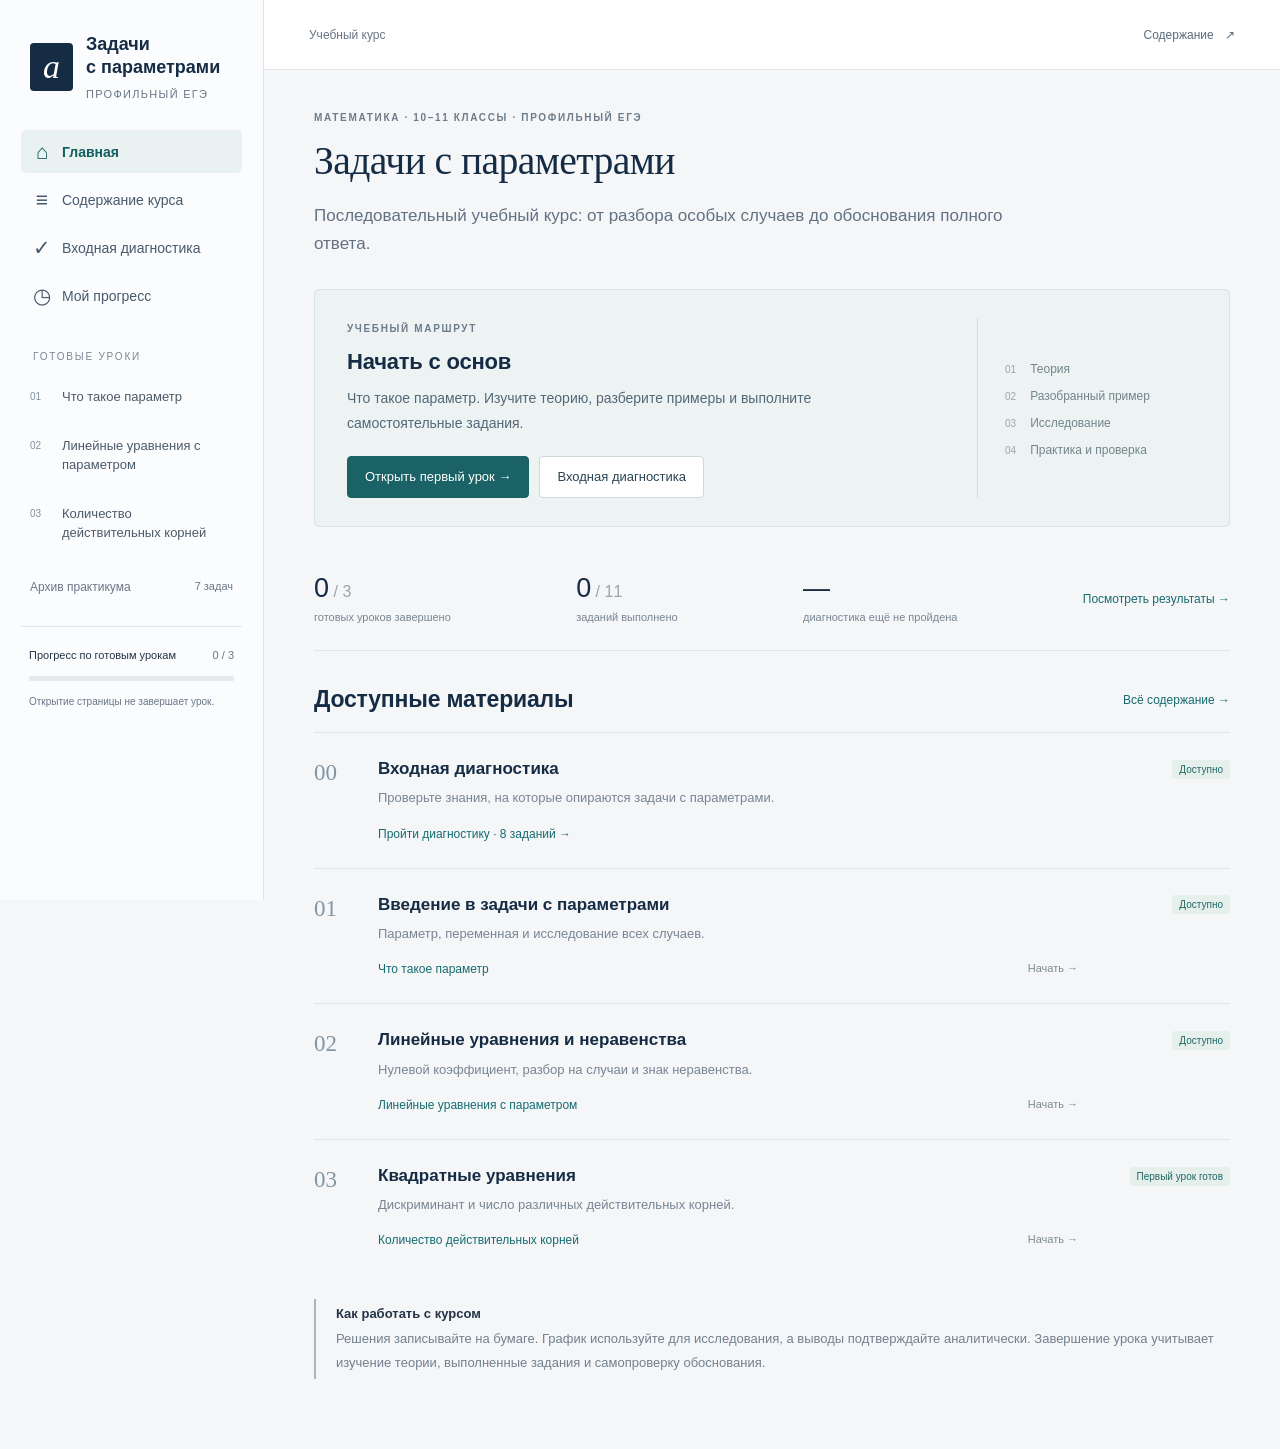
==== index.html @ 6248db81 "Publish built course 0.1.1" ====
<!doctype html>
<html lang="ru">
  <head>
    <meta charset="UTF-8" />
    <meta name="viewport" content="width=device-width, initial-scale=1.0" />
    <meta name="description" content="Учебный курс по задачам с параметрами: теория, интерактивные исследования, самостоятельная практика и диагностика." />
    <title>Задачи с параметрами · Профильный ЕГЭ</title>
    <script type="module" crossorigin src="./assets/index-Bl8eQOKz.js"></script>
    <link rel="modulepreload" crossorigin href="./assets/react-DfSJUp79.js">
    <link rel="modulepreload" crossorigin href="./assets/math-Dc8nsIP1.js">
    <link rel="stylesheet" crossorigin href="./assets/index-C27O7V3D.css">
  </head>
  <body>
    <div id="root"></div>
  </body>
</html>
---- assets/index-C27O7V3D.css ----
@font-face{font-display:block;font-family:KaTeX_AMS;font-style:normal;font-weight:400;src:url(./KaTeX_AMS-Regular-BQhdFMY1.woff2) format("woff2"),url(./KaTeX_AMS-Regular-DMm9YOAa.woff) format("woff"),url(./KaTeX_AMS-Regular-DRggAlZN.ttf) format("truetype")}@font-face{font-display:block;font-family:KaTeX_Caligraphic;font-style:normal;font-weight:700;src:url(./KaTeX_Caligraphic-Bold-Dq_IR9rO.woff2) format("woff2"),url(./KaTeX_Caligraphic-Bold-BEiXGLvX.woff) format("woff"),url(./KaTeX_Caligraphic-Bold-ATXxdsX0.ttf) format("truetype")}@font-face{font-display:block;font-family:KaTeX_Caligraphic;font-style:normal;font-weight:400;src:url(./KaTeX_Caligraphic-Regular-Di6jR-x-.woff2) format("woff2"),url(./KaTeX_Caligraphic-Regular-CTRA-rTL.woff) format("woff"),url(./KaTeX_Caligraphic-Regular-wX97UBjC.ttf) format("truetype")}@font-face{font-display:block;font-family:KaTeX_Fraktur;font-style:normal;font-weight:700;src:url(./KaTeX_Fraktur-Bold-CL6g_b3V.woff2) format("woff2"),url(./KaTeX_Fraktur-Bold-BsDP51OF.woff) format("woff"),url(./KaTeX_Fraktur-Bold-BdnERNNW.ttf) format("truetype")}@font-face{font-display:block;font-family:KaTeX_Fraktur;font-style:normal;font-weight:400;src:url(./KaTeX_Fraktur-Regular-CTYiF6lA.woff2) format("woff2"),url(./KaTeX_Fraktur-Regular-Dxdc4cR9.woff) format("woff"),url(./KaTeX_Fraktur-Regular-CB_wures.ttf) format("truetype")}@font-face{font-display:block;font-family:KaTeX_Main;font-style:normal;font-weight:700;src:url(./KaTeX_Main-Bold-Cx986IdX.woff2) format("woff2"),url(./KaTeX_Main-Bold-Jm3AIy58.woff) format("woff"),url(./KaTeX_Main-Bold-waoOVXN0.ttf) format("truetype")}@font-face{font-display:block;font-family:KaTeX_Main;font-style:italic;font-weight:700;src:url(./KaTeX_Main-BoldItalic-DxDJ3AOS.woff2) format("woff2"),url(./KaTeX_Main-BoldItalic-SpSLRI95.woff) format("woff"),url(./KaTeX_Main-BoldItalic-DzxPMmG6.ttf) format("truetype")}@font-face{font-display:block;font-family:KaTeX_Main;font-style:italic;font-weight:400;src:url(./KaTeX_Main-Italic-NWA7e6Wa.woff2) format("woff2"),url(./KaTeX_Main-Italic-BMLOBm91.woff) format("woff"),url(./KaTeX_Main-Italic-3WenGoN9.ttf) format("truetype")}@font-face{font-display:block;font-family:KaTeX_Main;font-style:normal;font-weight:400;src:url(./KaTeX_Main-Regular-B22Nviop.woff2) format("woff2"),url(./KaTeX_Main-Regular-Dr94JaBh.woff) format("woff"),url(./KaTeX_Main-Regular-ypZvNtVU.ttf) format("truetype")}@font-face{font-display:block;font-family:KaTeX_Math;font-style:italic;font-weight:700;src:url(./KaTeX_Math-BoldItalic-CZnvNsCZ.woff2) format("woff2"),url(./KaTeX_Math-BoldItalic-iY-2wyZ7.woff) format("woff"),url(./KaTeX_Math-BoldItalic-B3XSjfu4.ttf) format("truetype")}@font-face{font-display:block;font-family:KaTeX_Math;font-style:italic;font-weight:400;src:url(./KaTeX_Math-Italic-t53AETM-.woff2) format("woff2"),url(./KaTeX_Math-Italic-DA0__PXp.woff) format("woff"),url(./KaTeX_Math-Italic-flOr_0UB.ttf) format("truetype")}@font-face{font-display:block;font-family:KaTeX_SansSerif;font-style:normal;font-weight:700;src:url(./KaTeX_SansSerif-Bold-D1sUS0GD.woff2) format("woff2"),url(./KaTeX_SansSerif-Bold-DbIhKOiC.woff) format("woff"),url(./KaTeX_SansSerif-Bold-CFMepnvq.ttf) format("truetype")}@font-face{font-display:block;font-family:KaTeX_SansSerif;font-style:italic;font-weight:400;src:url(./KaTeX_SansSerif-Italic-C3H0VqGB.woff2) format("woff2"),url(./KaTeX_SansSerif-Italic-DN2j7dab.woff) format("woff"),url(./KaTeX_SansSerif-Italic-YYjJ1zSn.ttf) format("truetype")}@font-face{font-display:block;font-family:KaTeX_SansSerif;font-style:normal;font-weight:400;src:url(./KaTeX_SansSerif-Regular-DDBCnlJ7.woff2) format("woff2"),url(./KaTeX_SansSerif-Regular-CS6fqUqJ.woff) format("woff"),url(./KaTeX_SansSerif-Regular-BNo7hRIc.ttf) format("truetype")}@font-face{font-display:block;font-family:KaTeX_Script;font-style:normal;font-weight:400;src:url(./KaTeX_Script-Regular-D3wIWfF6.woff2) format("woff2"),url(./KaTeX_Script-Regular-D5yQViql.woff) format("woff"),url(./KaTeX_Script-Regular-C5JkGWo-.ttf) format("truetype")}@font-face{font-display:block;font-family:KaTeX_Size1;font-style:normal;font-weight:400;src:url(./KaTeX_Size1-Regular-mCD8mA8B.woff2) format("woff2"),url(./KaTeX_Size1-Regular-C195tn64.woff) format("woff"),url(./KaTeX_Size1-Regular-Dbsnue_I.ttf) format("truetype")}@font-face{font-display:block;font-family:KaTeX_Size2;font-style:normal;font-weight:400;src:url(./KaTeX_Size2-Regular-Dy4dx90m.woff2) format("woff2"),url(./KaTeX_Size2-Regular-oD1tc_U0.woff) format("woff"),url(./KaTeX_Size2-Regular-B7gKUWhC.ttf) format("truetype")}@font-face{font-display:block;font-family:KaTeX_Size3;font-style:normal;font-weight:400;src:url([data-uri]) format("woff2"),url(./KaTeX_Size3-Regular-CTq5MqoE.woff) format("woff"),url(./KaTeX_Size3-Regular-DgpXs0kz.ttf) format("truetype")}@font-face{font-display:block;font-family:KaTeX_Size4;font-style:normal;font-weight:400;src:url(./KaTeX_Size4-Regular-Dl5lxZxV.woff2) format("woff2"),url(./KaTeX_Size4-Regular-BF-4gkZK.woff) format("woff"),url(./KaTeX_Size4-Regular-DWFBv043.ttf) format("truetype")}@font-face{font-display:block;font-family:KaTeX_Typewriter;font-style:normal;font-weight:400;src:url(./KaTeX_Typewriter-Regular-CO6r4hn1.woff2) format("woff2"),url(./KaTeX_Typewriter-Regular-C0xS9mPB.woff) format("woff"),url(./KaTeX_Typewriter-Regular-D3Ib7_Hf.ttf) format("truetype")}.katex{font: 1.21em KaTeX_Main,Times New Roman,serif;line-height:1.2;position:relative;text-indent:0;text-rendering:auto}.katex *{-ms-high-contrast-adjust:none!important;border-color:currentColor}.katex .katex-version:after{content:"0.16.47"}.katex .katex-mathml{border:0;-webkit-clip-path:inset(50%);clip-path:inset(50%);height:1px;overflow:hidden;padding:0;position:absolute;width:1px}.katex .katex-html>.newline{display:block}.katex .base{position:relative;white-space:nowrap;width:-webkit-min-content;width:-moz-min-content;width:min-content}.katex .base,.katex .strut{display:inline-block}.katex .textbf{font-weight:700}.katex .textit{font-style:italic}.katex .textrm{font-family:KaTeX_Main}.katex .textsf{font-family:KaTeX_SansSerif}.katex .texttt{font-family:KaTeX_Typewriter}.katex .mathnormal{font-family:KaTeX_Math;font-style:italic}.katex .mathit{font-family:KaTeX_Main;font-style:italic}.katex .mathrm{font-style:normal}.katex .mathbf{font-family:KaTeX_Main;font-weight:700}.katex .boldsymbol{font-family:KaTeX_Math;font-style:italic;font-weight:700}.katex .amsrm,.katex .mathbb,.katex .textbb{font-family:KaTeX_AMS}.katex .mathcal{font-family:KaTeX_Caligraphic}.katex .mathfrak,.katex .textfrak{font-family:KaTeX_Fraktur}.katex .mathboldfrak,.katex .textboldfrak{font-family:KaTeX_Fraktur;font-weight:700}.katex .mathtt{font-family:KaTeX_Typewriter}.katex .mathscr,.katex .textscr{font-family:KaTeX_Script}.katex .mathsf,.katex .textsf{font-family:KaTeX_SansSerif}.katex .mathboldsf,.katex .textboldsf{font-family:KaTeX_SansSerif;font-weight:700}.katex .mathitsf,.katex .mathsfit,.katex .textitsf{font-family:KaTeX_SansSerif;font-style:italic}.katex .mainrm{font-family:KaTeX_Main;font-style:normal}.katex .vlist-t{border-collapse:collapse;display:inline-table;table-layout:fixed}.katex .vlist-r{display:table-row}.katex .vlist{display:table-cell;position:relative;vertical-align:bottom}.katex .vlist>span{display:block;height:0;position:relative}.katex .vlist>span>span{display:inline-block}.katex .vlist>span>.pstrut{overflow:hidden;width:0}.katex .vlist-t2{margin-right:-2px}.katex .vlist-s{display:table-cell;font-size:1px;min-width:2px;vertical-align:bottom;width:2px}.katex .vbox{align-items:baseline;display:inline-flex;flex-direction:column}.katex .hbox{width:100%}.katex .hbox,.katex .thinbox{display:inline-flex;flex-direction:row}.katex .thinbox{max-width:0;width:0}.katex .msupsub{text-align:left}.katex .mfrac>span>span{text-align:center}.katex .mfrac .frac-line{border-bottom-style:solid;display:inline-block;width:100%}.katex .hdashline,.katex .hline,.katex .mfrac .frac-line,.katex .overline .overline-line,.katex .rule,.katex .underline .underline-line{min-height:1px}.katex .mspace{display:inline-block}.katex .smash{display:inline;line-height:0}.katex .clap,.katex .llap,.katex .rlap{position:relative;width:0}.katex .clap>.inner,.katex .llap>.inner,.katex .rlap>.inner{position:absolute}.katex .clap>.fix,.katex .llap>.fix,.katex .rlap>.fix{display:inline-block}.katex .llap>.inner{right:0}.katex .clap>.inner,.katex .rlap>.inner{left:0}.katex .clap>.inner>span{margin-left:-50%;margin-right:50%}.katex .rule{border:0 solid;display:inline-block;position:relative}.katex .hline,.katex .overline .overline-line,.katex .underline .underline-line{border-bottom-style:solid;display:inline-block;width:100%}.katex .hdashline{border-bottom-style:dashed;display:inline-block;width:100%}.katex .sqrt>.root{margin-left:.2777777778em;margin-right:-.5555555556em}.katex .fontsize-ensurer.reset-size1.size1,.katex .sizing.reset-size1.size1{font-size:1em}.katex .fontsize-ensurer.reset-size1.size2,.katex .sizing.reset-size1.size2{font-size:1.2em}.katex .fontsize-ensurer.reset-size1.size3,.katex .sizing.reset-size1.size3{font-size:1.4em}.katex .fontsize-ensurer.reset-size1.size4,.katex .sizing.reset-size1.size4{font-size:1.6em}.katex .fontsize-ensurer.reset-size1.size5,.katex .sizing.reset-size1.size5{font-size:1.8em}.katex .fontsize-ensurer.reset-size1.size6,.katex .sizing.reset-size1.size6{font-size:2em}.katex .fontsize-ensurer.reset-size1.size7,.katex .sizing.reset-size1.size7{font-size:2.4em}.katex .fontsize-ensurer.reset-size1.size8,.katex .sizing.reset-size1.size8{font-size:2.88em}.katex .fontsize-ensurer.reset-size1.size9,.katex .sizing.reset-size1.size9{font-size:3.456em}.katex .fontsize-ensurer.reset-size1.size10,.katex .sizing.reset-size1.size10{font-size:4.148em}.katex .fontsize-ensurer.reset-size1.size11,.katex .sizing.reset-size1.size11{font-size:4.976em}.katex .fontsize-ensurer.reset-size2.size1,.katex .sizing.reset-size2.size1{font-size:.8333333333em}.katex .fontsize-ensurer.reset-size2.size2,.katex .sizing.reset-size2.size2{font-size:1em}.katex .fontsize-ensurer.reset-size2.size3,.katex .sizing.reset-size2.size3{font-size:1.1666666667em}.katex .fontsize-ensurer.reset-size2.size4,.katex .sizing.reset-size2.size4{font-size:1.3333333333em}.katex .fontsize-ensurer.reset-size2.size5,.katex .sizing.reset-size2.size5{font-size:1.5em}.katex .fontsize-ensurer.reset-size2.size6,.katex .sizing.reset-size2.size6{font-size:1.6666666667em}.katex .fontsize-ensurer.reset-size2.size7,.katex .sizing.reset-size2.size7{font-size:2em}.katex .fontsize-ensurer.reset-size2.size8,.katex .sizing.reset-size2.size8{font-size:2.4em}.katex .fontsize-ensurer.reset-size2.size9,.katex .sizing.reset-size2.size9{font-size:2.88em}.katex .fontsize-ensurer.reset-size2.size10,.katex .sizing.reset-size2.size10{font-size:3.4566666667em}.katex .fontsize-ensurer.reset-size2.size11,.katex .sizing.reset-size2.size11{font-size:4.1466666667em}.katex .fontsize-ensurer.reset-size3.size1,.katex .sizing.reset-size3.size1{font-size:.7142857143em}.katex .fontsize-ensurer.reset-size3.size2,.katex .sizing.reset-size3.size2{font-size:.8571428571em}.katex .fontsize-ensurer.reset-size3.size3,.katex .sizing.reset-size3.size3{font-size:1em}.katex .fontsize-ensurer.reset-size3.size4,.katex .sizing.reset-size3.size4{font-size:1.1428571429em}.katex .fontsize-ensurer.reset-size3.size5,.katex .sizing.reset-size3.size5{font-size:1.2857142857em}.katex .fontsize-ensurer.reset-size3.size6,.katex .sizing.reset-size3.size6{font-size:1.4285714286em}.katex .fontsize-ensurer.reset-size3.size7,.katex .sizing.reset-size3.size7{font-size:1.7142857143em}.katex .fontsize-ensurer.reset-size3.size8,.katex .sizing.reset-size3.size8{font-size:2.0571428571em}.katex .fontsize-ensurer.reset-size3.size9,.katex .sizing.reset-size3.size9{font-size:2.4685714286em}.katex .fontsize-ensurer.reset-size3.size10,.katex .sizing.reset-size3.size10{font-size:2.9628571429em}.katex .fontsize-ensurer.reset-size3.size11,.katex .sizing.reset-size3.size11{font-size:3.5542857143em}.katex .fontsize-ensurer.reset-size4.size1,.katex .sizing.reset-size4.size1{font-size:.625em}.katex .fontsize-ensurer.reset-size4.size2,.katex .sizing.reset-size4.size2{font-size:.75em}.katex .fontsize-ensurer.reset-size4.size3,.katex .sizing.reset-size4.size3{font-size:.875em}.katex .fontsize-ensurer.reset-size4.size4,.katex .sizing.reset-size4.size4{font-size:1em}.katex .fontsize-ensurer.reset-size4.size5,.katex .sizing.reset-size4.size5{font-size:1.125em}.katex .fontsize-ensurer.reset-size4.size6,.katex .sizing.reset-size4.size6{font-size:1.25em}.katex .fontsize-ensurer.reset-size4.size7,.katex .sizing.reset-size4.size7{font-size:1.5em}.katex .fontsize-ensurer.reset-size4.size8,.katex .sizing.reset-size4.size8{font-size:1.8em}.katex .fontsize-ensurer.reset-size4.size9,.katex .sizing.reset-size4.size9{font-size:2.16em}.katex .fontsize-ensurer.reset-size4.size10,.katex .sizing.reset-size4.size10{font-size:2.5925em}.katex .fontsize-ensurer.reset-size4.size11,.katex .sizing.reset-size4.size11{font-size:3.11em}.katex .fontsize-ensurer.reset-size5.size1,.katex .sizing.reset-size5.size1{font-size:.5555555556em}.katex .fontsize-ensurer.reset-size5.size2,.katex .sizing.reset-size5.size2{font-size:.6666666667em}.katex .fontsize-ensurer.reset-size5.size3,.katex .sizing.reset-size5.size3{font-size:.7777777778em}.katex .fontsize-ensurer.reset-size5.size4,.katex .sizing.reset-size5.size4{font-size:.8888888889em}.katex .fontsize-ensurer.reset-size5.size5,.katex .sizing.reset-size5.size5{font-size:1em}.katex .fontsize-ensurer.reset-size5.size6,.katex .sizing.reset-size5.size6{font-size:1.1111111111em}.katex .fontsize-ensurer.reset-size5.size7,.katex .sizing.reset-size5.size7{font-size:1.3333333333em}.katex .fontsize-ensurer.reset-size5.size8,.katex .sizing.reset-size5.size8{font-size:1.6em}.katex .fontsize-ensurer.reset-size5.size9,.katex .sizing.reset-size5.size9{font-size:1.92em}.katex .fontsize-ensurer.reset-size5.size10,.katex .sizing.reset-size5.size10{font-size:2.3044444444em}.katex .fontsize-ensurer.reset-size5.size11,.katex .sizing.reset-size5.size11{font-size:2.7644444444em}.katex .fontsize-ensurer.reset-size6.size1,.katex .sizing.reset-size6.size1{font-size:.5em}.katex .fontsize-ensurer.reset-size6.size2,.katex .sizing.reset-size6.size2{font-size:.6em}.katex .fontsize-ensurer.reset-size6.size3,.katex .sizing.reset-size6.size3{font-size:.7em}.katex .fontsize-ensurer.reset-size6.size4,.katex .sizing.reset-size6.size4{font-size:.8em}.katex .fontsize-ensurer.reset-size6.size5,.katex .sizing.reset-size6.size5{font-size:.9em}.katex .fontsize-ensurer.reset-size6.size6,.katex .sizing.reset-size6.size6{font-size:1em}.katex .fontsize-ensurer.reset-size6.size7,.katex .sizing.reset-size6.size7{font-size:1.2em}.katex .fontsize-ensurer.reset-size6.size8,.katex .sizing.reset-size6.size8{font-size:1.44em}.katex .fontsize-ensurer.reset-size6.size9,.katex .sizing.reset-size6.size9{font-size:1.728em}.katex .fontsize-ensurer.reset-size6.size10,.katex .sizing.reset-size6.size10{font-size:2.074em}.katex .fontsize-ensurer.reset-size6.size11,.katex .sizing.reset-size6.size11{font-size:2.488em}.katex .fontsize-ensurer.reset-size7.size1,.katex .sizing.reset-size7.size1{font-size:.4166666667em}.katex .fontsize-ensurer.reset-size7.size2,.katex .sizing.reset-size7.size2{font-size:.5em}.katex .fontsize-ensurer.reset-size7.size3,.katex .sizing.reset-size7.size3{font-size:.5833333333em}.katex .fontsize-ensurer.reset-size7.size4,.katex .sizing.reset-size7.size4{font-size:.6666666667em}.katex .fontsize-ensurer.reset-size7.size5,.katex .sizing.reset-size7.size5{font-size:.75em}.katex .fontsize-ensurer.reset-size7.size6,.katex .sizing.reset-size7.size6{font-size:.8333333333em}.katex .fontsize-ensurer.reset-size7.size7,.katex .sizing.reset-size7.size7{font-size:1em}.katex .fontsize-ensurer.reset-size7.size8,.katex .sizing.reset-size7.size8{font-size:1.2em}.katex .fontsize-ensurer.reset-size7.size9,.katex .sizing.reset-size7.size9{font-size:1.44em}.katex .fontsize-ensurer.reset-size7.size10,.katex .sizing.reset-size7.size10{font-size:1.7283333333em}.katex .fontsize-ensurer.reset-size7.size11,.katex .sizing.reset-size7.size11{font-size:2.0733333333em}.katex .fontsize-ensurer.reset-size8.size1,.katex .sizing.reset-size8.size1{font-size:.3472222222em}.katex .fontsize-ensurer.reset-size8.size2,.katex .sizing.reset-size8.size2{font-size:.4166666667em}.katex .fontsize-ensurer.reset-size8.size3,.katex .sizing.reset-size8.size3{font-size:.4861111111em}.katex .fontsize-ensurer.reset-size8.size4,.katex .sizing.reset-size8.size4{font-size:.5555555556em}.katex .fontsize-ensurer.reset-size8.size5,.katex .sizing.reset-size8.size5{font-size:.625em}.katex .fontsize-ensurer.reset-size8.size6,.katex .sizing.reset-size8.size6{font-size:.6944444444em}.katex .fontsize-ensurer.reset-size8.size7,.katex .sizing.reset-size8.size7{font-size:.8333333333em}.katex .fontsize-ensurer.reset-size8.size8,.katex .sizing.reset-size8.size8{font-size:1em}.katex .fontsize-ensurer.reset-size8.size9,.katex .sizing.reset-size8.size9{font-size:1.2em}.katex .fontsize-ensurer.reset-size8.size10,.katex .sizing.reset-size8.size10{font-size:1.4402777778em}.katex .fontsize-ensurer.reset-size8.size11,.katex .sizing.reset-size8.size11{font-size:1.7277777778em}.katex .fontsize-ensurer.reset-size9.size1,.katex .sizing.reset-size9.size1{font-size:.2893518519em}.katex .fontsize-ensurer.reset-size9.size2,.katex .sizing.reset-size9.size2{font-size:.3472222222em}.katex .fontsize-ensurer.reset-size9.size3,.katex .sizing.reset-size9.size3{font-size:.4050925926em}.katex .fontsize-ensurer.reset-size9.size4,.katex .sizing.reset-size9.size4{font-size:.462962963em}.katex .fontsize-ensurer.reset-size9.size5,.katex .sizing.reset-size9.size5{font-size:.5208333333em}.katex .fontsize-ensurer.reset-size9.size6,.katex .sizing.reset-size9.size6{font-size:.5787037037em}.katex .fontsize-ensurer.reset-size9.size7,.katex .sizing.reset-size9.size7{font-size:.6944444444em}.katex .fontsize-ensurer.reset-size9.size8,.katex .sizing.reset-size9.size8{font-size:.8333333333em}.katex .fontsize-ensurer.reset-size9.size9,.katex .sizing.reset-size9.size9{font-size:1em}.katex .fontsize-ensurer.reset-size9.size10,.katex .sizing.reset-size9.size10{font-size:1.2002314815em}.katex .fontsize-ensurer.reset-size9.size11,.katex .sizing.reset-size9.size11{font-size:1.4398148148em}.katex .fontsize-ensurer.reset-size10.size1,.katex .sizing.reset-size10.size1{font-size:.2410800386em}.katex .fontsize-ensurer.reset-size10.size2,.katex .sizing.reset-size10.size2{font-size:.2892960463em}.katex .fontsize-ensurer.reset-size10.size3,.katex .sizing.reset-size10.size3{font-size:.337512054em}.katex .fontsize-ensurer.reset-size10.size4,.katex .sizing.reset-size10.size4{font-size:.3857280617em}.katex .fontsize-ensurer.reset-size10.size5,.katex .sizing.reset-size10.size5{font-size:.4339440694em}.katex .fontsize-ensurer.reset-size10.size6,.katex .sizing.reset-size10.size6{font-size:.4821600771em}.katex .fontsize-ensurer.reset-size10.size7,.katex .sizing.reset-size10.size7{font-size:.5785920926em}.katex .fontsize-ensurer.reset-size10.size8,.katex .sizing.reset-size10.size8{font-size:.6943105111em}.katex .fontsize-ensurer.reset-size10.size9,.katex .sizing.reset-size10.size9{font-size:.8331726133em}.katex .fontsize-ensurer.reset-size10.size10,.katex .sizing.reset-size10.size10{font-size:1em}.katex .fontsize-ensurer.reset-size10.size11,.katex .sizing.reset-size10.size11{font-size:1.1996142719em}.katex .fontsize-ensurer.reset-size11.size1,.katex .sizing.reset-size11.size1{font-size:.2009646302em}.katex .fontsize-ensurer.reset-size11.size2,.katex .sizing.reset-size11.size2{font-size:.2411575563em}.katex .fontsize-ensurer.reset-size11.size3,.katex .sizing.reset-size11.size3{font-size:.2813504823em}.katex .fontsize-ensurer.reset-size11.size4,.katex .sizing.reset-size11.size4{font-size:.3215434084em}.katex .fontsize-ensurer.reset-size11.size5,.katex .sizing.reset-size11.size5{font-size:.3617363344em}.katex .fontsize-ensurer.reset-size11.size6,.katex .sizing.reset-size11.size6{font-size:.4019292605em}.katex .fontsize-ensurer.reset-size11.size7,.katex .sizing.reset-size11.size7{font-size:.4823151125em}.katex .fontsize-ensurer.reset-size11.size8,.katex .sizing.reset-size11.size8{font-size:.578778135em}.katex .fontsize-ensurer.reset-size11.size9,.katex .sizing.reset-size11.size9{font-size:.6945337621em}.katex .fontsize-ensurer.reset-size11.size10,.katex .sizing.reset-size11.size10{font-size:.8336012862em}.katex .fontsize-ensurer.reset-size11.size11,.katex .sizing.reset-size11.size11{font-size:1em}.katex .delimsizing.size1{font-family:KaTeX_Size1}.katex .delimsizing.size2{font-family:KaTeX_Size2}.katex .delimsizing.size3{font-family:KaTeX_Size3}.katex .delimsizing.size4{font-family:KaTeX_Size4}.katex .delimsizing.mult .delim-size1>span{font-family:KaTeX_Size1}.katex .delimsizing.mult .delim-size4>span{font-family:KaTeX_Size4}.katex .nulldelimiter{display:inline-block;width:.12em}.katex .delimcenter,.katex .op-symbol{position:relative}.katex .op-symbol.small-op{font-family:KaTeX_Size1}.katex .op-symbol.large-op{font-family:KaTeX_Size2}.katex .accent>.vlist-t,.katex .op-limits>.vlist-t{text-align:center}.katex .accent .accent-body{position:relative}.katex .accent .accent-body:not(.accent-full){width:0}.katex .overlay{display:block}.katex .mtable .vertical-separator{display:inline-block;min-width:1px}.katex .mtable .arraycolsep{display:inline-block}.katex .mtable .col-align-c>.vlist-t{text-align:center}.katex .mtable .col-align-l>.vlist-t{text-align:left}.katex .mtable .col-align-r>.vlist-t{text-align:right}.katex .svg-align{text-align:left}.katex svg{fill:currentColor;stroke:currentColor;display:block;height:inherit;position:absolute;width:100%}.katex svg path{stroke:none}.katex svg{fill-rule:nonzero;fill-opacity:1;stroke-width:1;stroke-linecap:butt;stroke-linejoin:miter;stroke-miterlimit:4;stroke-dasharray:none;stroke-dashoffset:0;stroke-opacity:1}.katex img{border-style:none;max-height:none;max-width:none;min-height:0;min-width:0}.katex .stretchy{display:block;overflow:hidden;position:relative;width:100%}.katex .stretchy:after,.katex .stretchy:before{content:""}.katex .hide-tail{overflow:hidden;position:relative;width:100%}.katex .halfarrow-left{left:0;overflow:hidden;position:absolute;width:50.2%}.katex .halfarrow-right{overflow:hidden;position:absolute;right:0;width:50.2%}.katex .brace-left{left:0;overflow:hidden;position:absolute;width:25.1%}.katex .brace-center{left:25%;overflow:hidden;position:absolute;width:50%}.katex .brace-right{overflow:hidden;position:absolute;right:0;width:25.1%}.katex .x-arrow-pad{padding:0 .5em}.katex .cd-arrow-pad{padding:0 .55556em 0 .27778em}.katex .mover,.katex .munder,.katex .x-arrow{text-align:center}.katex .boxpad{padding:0 .3em}.katex .fbox,.katex .fcolorbox{border:.04em solid;box-sizing:border-box}.katex .cancel-pad{padding:0 .2em}.katex .cancel-lap{margin-left:-.2em;margin-right:-.2em}.katex .sout{border-bottom-style:solid;border-bottom-width:.08em}.katex .angl{border-right:.049em solid;border-top:.049em solid;box-sizing:border-box;margin-right:.03889em}.katex .anglpad{padding:0 .03889em}.katex .eqn-num:before{content:"(" counter(katexEqnNo) ")";counter-increment:katexEqnNo}.katex .mml-eqn-num:before{content:"(" counter(mmlEqnNo) ")";counter-increment:mmlEqnNo}.katex .mtr-glue{width:50%}.katex .cd-vert-arrow{display:inline-block;position:relative}.katex .cd-label-left{display:inline-block;position:absolute;right:calc(50% + .3em);text-align:left}.katex .cd-label-right{display:inline-block;left:calc(50% + .3em);position:absolute;text-align:right}.katex-display{display:block;margin:1em 0;text-align:center}.katex-display>.katex{display:block;text-align:center;white-space:nowrap}.katex-display>.katex>.katex-html{display:block;position:relative}.katex-display>.katex>.katex-html>.tag{position:absolute;right:0}.katex-display.leqno>.katex>.katex-html>.tag{left:0;right:auto}.katex-display.fleqn>.katex{padding-left:2em;text-align:left}body{counter-reset:katexEqnNo mmlEqnNo}@font-face{font-family:"Course Math";src:local("Cambria")}:root{font-family:Segoe UI,Arial,sans-serif;color:#243447;background:#f5f6f8;font-synthesis:none;--ink: #152c44;--muted: #697687;--accent: #166b70;--line: #dfe5eb}*{box-sizing:border-box}body{margin:0}a{color:var(--accent);text-underline-offset:4px}button,input,select{font:inherit}button,a,input,select,summary{-webkit-tap-highlight-color:transparent}button{cursor:pointer}button:disabled{cursor:default;opacity:.45}:focus-visible{outline:3px solid #259caa;outline-offset:3px}h1[tabindex="-1"]:focus{outline:none}p{line-height:1.78;margin:14px 0}h1,h2,h3,h4{color:var(--ink);line-height:1.3}h1{font-family:Georgia,Times New Roman,serif;font-size:clamp(30px,3.1vw,43px);font-weight:500;margin:13px 0 14px;letter-spacing:-.6px}h2{font-size:23px;font-weight:600;margin:28px 0 16px;letter-spacing:-.2px}h3{font-size:19px;font-weight:600;margin:18px 0 12px}h4{font-size:17px;margin:8px 0}small{color:var(--muted)}ul,ol{line-height:1.85;padding-left:25px}li{margin:8px 0}.app-shell{min-height:100vh;display:grid;grid-template-columns:264px minmax(0,1fr)}.sidebar{position:sticky;top:0;height:100vh;overflow-y:auto;background:#fbfcfd;padding:31px 21px 24px;border-right:1px solid var(--line);z-index:30}.brand{display:flex;gap:13px;align-items:center;text-decoration:none;color:var(--ink);font-size:18px;line-height:1.28;font-weight:600;padding:2px 9px 29px}.brand-mark{background:var(--ink);color:#fff;font-family:Georgia,serif;font-style:italic;font-size:34px;width:43px;height:48px;border-radius:4px;display:grid;place-items:center;font-weight:400}.brand small{display:block;font-size:11px;text-transform:uppercase;letter-spacing:1.3px;font-weight:500;margin-top:8px}.main-navigation,.lesson-sidebar{display:grid;gap:5px}.main-navigation a{display:flex;gap:11px;align-items:center;border-radius:5px;text-decoration:none;color:#47596c;padding:11px 12px;font-size:14px}.main-navigation a:hover,.lesson-sidebar a:hover{background:#eff3f5}.main-navigation a[aria-current],.lesson-sidebar a[aria-current]{background:#e9f2f1;color:#125e62;font-weight:600}.nav-symbol{width:18px;font-size:21px;line-height:1;text-align:center;font-weight:400}.sidebar-label{color:#7a8793;font-size:10px;text-transform:uppercase;letter-spacing:1.8px;margin:34px 12px 13px}.lesson-sidebar a{display:flex;gap:10px;align-items:flex-start;text-decoration:none;color:#4c5a69;font-size:13px;padding:12px 9px;border-radius:5px;line-height:1.5}.lesson-index{font-size:10px;width:22px;flex-shrink:0;color:#82909c;padding-top:2px}.lesson-index.done{color:#15716b;font-size:15px}.archive-link{display:flex;justify-content:space-between;text-decoration:none;color:#697787;font-size:12px;margin:25px 9px 30px}.archive-link span{font-size:11px}.sidebar-progress{border-top:1px solid var(--line);padding:20px 8px 0;margin-top:32px}.sidebar-progress>div{display:flex;align-items:flex-start;gap:14px;justify-content:space-between;font-size:11px;line-height:1.5}.sidebar-progress strong{font-weight:500}.sidebar-progress span{white-space:nowrap;color:var(--muted)}progress{width:100%;height:5px;border:0;border-radius:2px;-webkit-appearance:none;-moz-appearance:none;appearance:none;display:block;margin:13px 0;background:#e6e9ed}progress::-webkit-progress-bar{background:#e6e9ed;border-radius:2px}progress::-webkit-progress-value{background:#1b7878;border-radius:2px}progress::-moz-progress-bar{background:#1b7878}.sidebar-progress small{font-size:10px;line-height:1.6;display:block}.main-column{min-width:0}.topbar{height:70px;background:#fff;border-bottom:1px solid var(--line);padding:0 45px;display:flex;align-items:center;justify-content:space-between;font-size:12px;color:var(--muted)}.topbar>a{color:#576c7c;text-decoration:none;font-size:12px}.topbar>a span{margin-left:8px}.page{max-width:1135px;margin:0 auto;padding:42px 50px 70px}.eyebrow{text-transform:uppercase;letter-spacing:1.65px;font-size:10px;color:#6d7c8a;font-weight:600}.lead{color:#627183;font-size:17px;line-height:1.7;max-width:740px;margin:0 0 26px}.button{display:inline-flex;gap:8px;justify-content:center;align-items:center;text-decoration:none;border:1px solid #cdd8df;border-radius:4px;background:#fff;color:#294353;padding:11px 17px;font-size:13px;font-weight:500;min-height:42px;line-height:1.4}.button:hover:not(:disabled){background:#edf3f3;border-color:#98b3b6}.button.primary{background:#1a6266;color:#fff;border-color:#1a6266}.button.primary:hover{background:#154f52}.button.subtle{background:transparent;border-color:transparent;color:#5c6c7c}.button.subtle:hover{background:#eaf0f2;border-color:transparent}.actions{display:flex;gap:10px;align-items:center;flex-wrap:wrap;margin:20px 0 0}.learning-start{display:grid;grid-template-columns:minmax(0,1fr) 220px;gap:45px;padding:28px 32px;border:1px solid #d7e2e4;border-radius:5px;background:#edf3f3;margin:30px 0 25px}.learning-start h2{margin:12px 0 9px;font-size:22px}.learning-start p{font-size:14px;color:#536777;margin:0;max-width:580px}.start-index{border-left:1px solid #d2dfe0;padding:13px 0 10px 27px;display:grid;gap:13px;align-content:center;color:#71858b;font-size:12px;counter-reset:start}.start-index span:before{counter-increment:start;content:"0" counter(start);margin-right:14px;font-size:10px;color:#97a7aa}.progress-strip{display:flex;align-items:center;justify-content:space-between;gap:27px;padding:21px 0 25px;border-bottom:1px solid var(--line);margin-bottom:30px}.progress-strip strong{font-size:27px;font-weight:500;color:var(--ink)}.progress-strip strong span{font-size:16px;color:#99a3af}.progress-strip p{margin:5px 0 0;font-size:11px;color:#788594;line-height:1.5}.progress-strip>a{font-size:12px;text-decoration:none}.section-heading{display:flex;align-items:center;justify-content:space-between;gap:20px;margin-top:34px}.section-heading h2{margin:0}.section-heading>a{text-decoration:none;font-size:12px}.module-list{margin-top:17px}.module-row{display:flex;gap:24px;padding:25px 0;border-top:1px solid var(--line)}.module-number{font-family:Georgia,serif;color:#8295a3;font-size:23px;font-weight:400;width:40px;flex-shrink:0;padding-top:2px}.module-copy{flex:1;min-width:0}.module-title-row{display:flex;align-items:center;justify-content:space-between;gap:15px}.module-title-row h3{margin:0;font-size:17px}.module-copy>p{margin:7px 0 10px;color:#788594;font-size:13px;line-height:1.65}.status-badge{font-size:10px;padding:4px 7px;background:#ebf0f3;color:#71808a;border-radius:3px;white-space:nowrap;font-weight:500}.status-badge.ready{color:#236763;background:#e5efec}.status-badge.archive{background:#f1ece2;color:#8e7753}.module-link{font-size:12px;display:flex;justify-content:space-between;gap:12px;max-width:700px;text-decoration:none;padding:6px 0 0;line-height:1.5}.module-link:hover{text-decoration:underline}.module-link span{color:#7e8c91;white-space:nowrap;font-size:11px}.module-row.planned h3{color:#697a8b}.module-topics{margin:14px 0 0;font-size:12px;color:#7a8895}.module-topics p{font-size:12px;margin:7px 0 0}summary{cursor:pointer;line-height:1.6}.reading-note{margin-top:25px;border-left:2px solid #a7b6c1;padding:5px 0 5px 20px}.reading-note strong{font-size:13px}.reading-note p{font-size:13px;color:#71818f;margin:5px 0 0}.course-intro{max-width:830px;font-size:14px;color:#637483;margin-bottom:30px}.lesson-meta{display:flex;flex-wrap:wrap;gap:22px;margin-bottom:21px;font-size:11px;color:#7c8794}.completed-label{color:#176d61}.lesson-goals{font-size:12px;color:#6d7e8a;border-top:1px solid var(--line);padding:13px 0 14px}.lesson-goals p,.lesson-goals ul{margin:10px 0}.lesson-tabs{display:flex;gap:0;border-bottom:1px solid #d9e1e5;margin:13px 0 30px;overflow-x:auto}.lesson-tabs a{display:flex;align-items:center;gap:8px;text-decoration:none;white-space:nowrap;font-size:12px;padding:15px 12px;color:#6b7e8b;border-bottom:2px solid transparent}.lesson-tabs a:first-child{padding-left:0}.lesson-tabs a[aria-current]{color:#175e65;border-color:#1c777b;font-weight:600}.lesson-tabs a span{font-size:10px}.lesson-content{font-size:15px}.lesson-content>section>h2:first-child{margin-top:0}.lesson-content>section{min-width:0}.formula-wrap{margin:24px 0}.display-formula{display:block;overflow-x:auto;padding:8px 0;max-width:100%}.katex-display{margin:.5em 0!important}.katex{font-size:1.13em}.math-note{background:#edf2f5;border-left:3px solid #557d91;padding:17px 21px;margin:25px 0}.math-note strong{font-size:13px;color:#2f5267}.math-note p{margin:6px 0 0;font-size:14px}.math-note .button{margin-top:13px}.table-scroll{overflow-x:auto;margin:20px 0}table{width:100%;border-collapse:collapse;background:#fff;font-size:13px;text-align:left}th{color:#627584;font-size:11px;font-weight:600;background:#f0f3f5}th,td{padding:14px 17px;border-bottom:1px solid var(--line);line-height:1.6;vertical-align:top}.study-check{display:flex;align-items:flex-start;gap:11px;padding:19px 20px;background:#eaf2ef;color:#356659;margin-top:29px;font-size:13px;line-height:1.65;cursor:pointer}input[type=checkbox],input[type=radio]{accent-color:#1a6b6c;width:17px;height:17px;flex-shrink:0;margin-top:2px}.worked-example{padding:23px 0 27px;border-bottom:1px solid var(--line)}.worked-example:first-of-type{padding-top:5px}.worked-example h3{margin:10px 0 12px;font-size:21px}.lesson-navigation{display:flex;justify-content:flex-end;gap:14px;padding:29px 0 0;margin-top:35px;border-top:1px solid var(--line)}.input-help{font-size:12px;background:#eef2f4;padding:13px 18px;color:#58717f;margin:20px 0 28px}code{font-family:Consolas,monospace;font-size:.94em;color:#345a69;background:#e9eef0;padding:2px 4px}.input-help p{font-size:12px;margin-bottom:0}.exercise{padding:26px 0 30px;border-top:1px solid var(--line)}.exercise-heading{display:flex;align-items:center;gap:20px;justify-content:space-between}.exercise-heading h3,.exercise-heading h2{display:flex;align-items:center;gap:13px;margin:0;font-size:17px}.exercise-number{color:#567a83;font-size:12px;background:#e6edf0;width:28px;height:28px;display:grid;place-items:center;border-radius:50%;flex-shrink:0}.level{font-size:10px;color:#86949f;white-space:nowrap}.answer-field{display:grid;gap:7px;width:100%;max-width:415px;margin:16px 0 0}.answer-field>label{font-size:11px;color:#607989}input:not([type=radio]):not([type=checkbox]):not([type=range]),select{min-width:0;border:1px solid #bccbd3;background:#fff;color:#30495a;padding:10px 12px;border-radius:4px;min-height:42px}input::placeholder{color:#98a5ad;font-size:13px}.choices{border:0;margin:18px 0 0;padding:0;display:grid;gap:12px}.choices>label{display:flex;gap:10px;align-items:center;font-size:14px;cursor:pointer}.feedback{border-left:3px solid #b3a065;padding:15px 18px;margin:20px 0 5px;background:#f6f0e4;font-size:13px}.feedback.correct{border-color:#41887a;background:#e8f1eb;color:#306657}.feedback.incorrect{border-color:#b27057;background:#f6ece6;color:#86533e}.feedback.invalid{color:#776344}.feedback p{margin:5px 0 0;font-size:13px}.hint{background:#eef3f5;padding:15px 18px;font-size:13px}.solution{background:#f0f4f5;padding:21px;margin-top:24px;font-size:14px}.exercise-record{display:flex;flex-wrap:wrap;gap:17px;color:#738896;font-size:10px;margin-top:18px}.proof-checklist li{margin:13px 0;padding-left:8px}.completion-summary{padding:24px 26px;background:#eef3f4;margin-top:28px;font-size:13px}.completion-summary h3{margin:0 0 12px}.graph-lab{border:1px solid #d8e2e7;background:#fff;border-radius:5px;padding:24px 25px 21px;margin-top:25px}.graph-heading{display:flex;justify-content:space-between;gap:20px;align-items:flex-start}.graph-heading .katex-display{text-align:left}.graph-tag{color:#7d8d98;background:#eef3f5;font-size:10px;padding:6px 9px;border-radius:3px}.parameter-graph{width:100%;height:auto;display:block;margin-top:12px;font-family:Segoe UI,sans-serif}.grid-line{stroke:#e7edf2;stroke-width:1}.axis-line{stroke:#8a9eac;stroke-width:1.3}.tick{fill:#788d9a;font-size:12px}.axis-label{fill:#475f70;font-size:16px;font-style:italic}.curve-line{stroke:#316d9b;stroke-width:3;fill:none}.slice-line{stroke:#b17634;stroke-width:2.4;stroke-dasharray:9 5}.critical-line{stroke:#8f9aa4;stroke-width:1.4;stroke-dasharray:3 6}.projection-line{stroke:#8ca1b1;stroke-width:1.2;stroke-dasharray:3 3}.root-dot{fill:#fff;stroke:#316d9b;stroke-width:3}.root-label{font-size:14px;fill:#245b82;font-weight:600}.graph-legend{display:flex;flex-wrap:wrap;gap:17px;font-size:11px;color:#738594;margin:11px 0 23px}.graph-legend>span{display:flex;gap:8px;align-items:center}.line{display:inline-block;width:25px;border-top:2px solid}.line.blue{border-color:#316d9b}.line.orange{border-color:#b17634;border-top-style:dashed}.line.gray{border-color:#8f9aa4;border-top-style:dotted}.graph-controls{display:grid;grid-template-columns:270px minmax(0,1fr);gap:35px;border-top:1px solid var(--line);padding-top:19px}.parameter-input>label,.slider-control>label{font-size:11px;color:#627889;display:block;margin-bottom:8px}.parameter-input>div{display:flex;gap:8px}.parameter-input input{width:110px}.slider-control>label{display:flex;justify-content:space-between}.slider-control input{width:100%;height:30px;accent-color:#327b84}.case-actions{font-size:11px;gap:8px;margin-top:18px}.case-actions>span{color:#6e8694;margin-right:5px}.case-button{background:#fff;border:1px solid #d3dfe4;border-radius:4px;padding:8px 11px;font-size:11px;color:#527082}.case-button.selected{border-color:#3f8d93;background:#e9f3f3;color:#226b72}.graph-options{display:flex;gap:18px;flex-wrap:wrap;margin:21px 0;font-size:11px;color:#748693}.graph-options label{display:flex;align-items:center;gap:7px}.graph-options input{width:14px;height:14px}.graph-options select{padding:4px 7px;min-height:29px;font-size:11px}.root-readout{background:#f0f5f7;border-radius:4px;display:grid;grid-template-columns:220px minmax(0,1fr);gap:27px;padding:22px;font-size:13px}.root-readout>div>span:not(.formula){color:#768b9a;display:block;font-size:10px;margin-bottom:8px}.root-readout strong{font-size:32px;color:#2b536d;font-weight:500}.root-readout>div{min-width:0}.root-readout>div>div{margin-top:8px;overflow-x:auto}.root-readout>div p{margin:0}.root-readout .formula{font-size:13px}.root-readout small{font-size:11px}.root-readout .graph-outside{font-size:11px;margin-top:12px;color:#8c7857}.graph-explanation{font-size:13px;color:#5d7687}.proof-note{padding-top:15px;margin-bottom:0;border-top:1px solid var(--line);font-size:12px;color:#788b97}.diagnostic-result{background:#eaf1f1;border:1px solid #d4e0e0;padding:25px 29px;display:flex;gap:35px;align-items:center;border-radius:5px;margin-top:32px}.diagnostic-result>strong{font-size:43px;font-weight:500;white-space:nowrap;color:#24505a}.diagnostic-result>strong span{font-size:24px;color:#859da1}.diagnostic-result h2{margin:0;font-size:20px}.diagnostic-result p{font-size:13px;margin:8px 0 0;color:#6c848c}.recommendations{margin:12px 0 25px}.recommendations>div{border-bottom:1px solid var(--line);padding:8px 0 20px;font-size:13px}.recommendations h3{font-size:16px}.recommendations p{margin:6px 0 10px}.review-title{margin-top:42px}.diagnostic-review{padding:23px 0;border-bottom:1px solid var(--line);font-size:13px}.diagnostic-review h3{font-size:17px;display:flex;gap:15px;justify-content:space-between}.diagnostic-review h3>span{font-size:11px;font-weight:500;white-space:nowrap}.diagnostic-review summary{font-size:12px;color:#58798b}.correct-text{color:#247362}.error-text{color:#985c43}.muted{color:#758897;font-size:13px}.progress-actions{margin-top:30px}.error-history{font-size:13px;color:#647e8e}.archive-task{border-top:1px solid var(--line);padding:30px 0}.archive-task h2{font-size:20px;margin-top:11px}.archive-task p{font-size:14px}.archive-task summary{font-size:12px;color:#658190}.storage-warning{background:#f8eedb;color:#765b32;padding:16px 35px;display:flex;gap:20px;align-items:center;justify-content:space-between;font-size:13px}.storage-warning button{border:0;background:none;color:inherit;font-size:24px}.menu-toggle,.menu-backdrop{display:none}.sr-only{position:absolute;width:1px;height:1px;padding:0;margin:-1px;overflow:hidden;clip:rect(0,0,0,0);white-space:nowrap;border:0}.skip-link{position:fixed;left:15px;top:-60px;padding:12px 20px;background:#fff;z-index:50}.skip-link:focus{top:10px}@media(min-width:1600px){.page{padding-top:56px}}@media(max-width:1200px){.app-shell{grid-template-columns:238px minmax(0,1fr)}.sidebar{padding-left:15px;padding-right:15px}.page{padding:35px 33px 60px}.learning-start{gap:20px;grid-template-columns:minmax(0,1fr) 185px;padding:25px}.lesson-tabs a{font-size:11px;padding-left:9px;padding-right:9px}.progress-strip{gap:18px}}@media(max-width:1000px){.start-index{display:none}.learning-start{grid-template-columns:minmax(0,1fr)}.graph-controls{grid-template-columns:1fr;gap:18px}.root-readout{grid-template-columns:1fr;gap:20px}.root-readout>div:first-child{display:flex;align-items:center;justify-content:space-between;gap:20px}.root-readout>div:first-child>span{margin-bottom:0}.progress-strip{flex-wrap:wrap}.progress-strip>a{width:100%}}@media(max-width:780px){.app-shell{grid-template-columns:minmax(0,1fr)}.sidebar{position:fixed;left:-280px;width:264px;transition:left .2s ease}.sidebar.open{left:0}.menu-toggle{display:inline-flex;padding:9px;font-size:22px;min-height:40px}.menu-backdrop{display:block;position:fixed;top:0;right:0;bottom:0;left:0;background:#1d36465c;z-index:20;border:0}.topbar{height:59px;padding:0 20px}.topbar>span{margin-right:auto;margin-left:10px}.page{padding:30px 24px 50px}.lead{font-size:16px}.module-row{gap:15px}.module-number{width:32px}}@media(max-width:480px){.page{padding:26px 18px 45px}h1{font-size:31px}h2{font-size:21px}.learning-start{padding:22px 20px}.learning-start .actions{align-items:stretch}.learning-start .button{width:100%}.progress-strip{gap:23px 16px;align-items:flex-start}.progress-strip>div{flex:1 1 29%}.progress-strip strong{font-size:23px}.progress-strip p{font-size:10px}.module-title-row{align-items:flex-start;flex-wrap:wrap;gap:9px}.module-title-row h3{font-size:16px}.module-link{flex-wrap:wrap}.module-row{gap:10px}.module-number{font-size:20px;width:25px}.section-heading>a{font-size:10px;white-space:nowrap}.section-heading h2{font-size:19px}.lesson-content{font-size:14px}.lesson-tabs{margin-left:-18px;margin-right:-18px;padding:0 18px}.exercise-heading{align-items:flex-start;flex-wrap:wrap;gap:9px}.exercise .actions{gap:4px}.exercise .button{font-size:11px;padding:10px 9px}.graph-lab{padding:17px 12px;margin-left:-6px;margin-right:-6px}.graph-heading{gap:8px}.graph-tag{display:none}.graph-legend{gap:11px;font-size:10px}.root-readout{padding:17px}.diagnostic-result{gap:18px;padding:22px 19px;align-items:flex-start}.diagnostic-result>strong{font-size:32px}.diagnostic-result h2{font-size:17px}.diagnostic-review h3{flex-wrap:wrap}.lesson-navigation{gap:9px;flex-wrap:wrap}.lesson-navigation .button{font-size:11px}th,td{padding:11px 12px}.storage-warning{padding:15px 20px}}@media(prefers-reduced-motion:reduce){*,*:before,*:after{scroll-behavior:auto!important;transition:none!important}}@media print{.sidebar,.topbar,.lesson-tabs,.lesson-navigation,.actions,.graph-controls,.graph-options,.progress-actions{display:none}.app-shell{display:block}body{background:#fff}.page{max-width:none;padding:0}.graph-lab,.exercise,.worked-example{break-inside:avoid}}
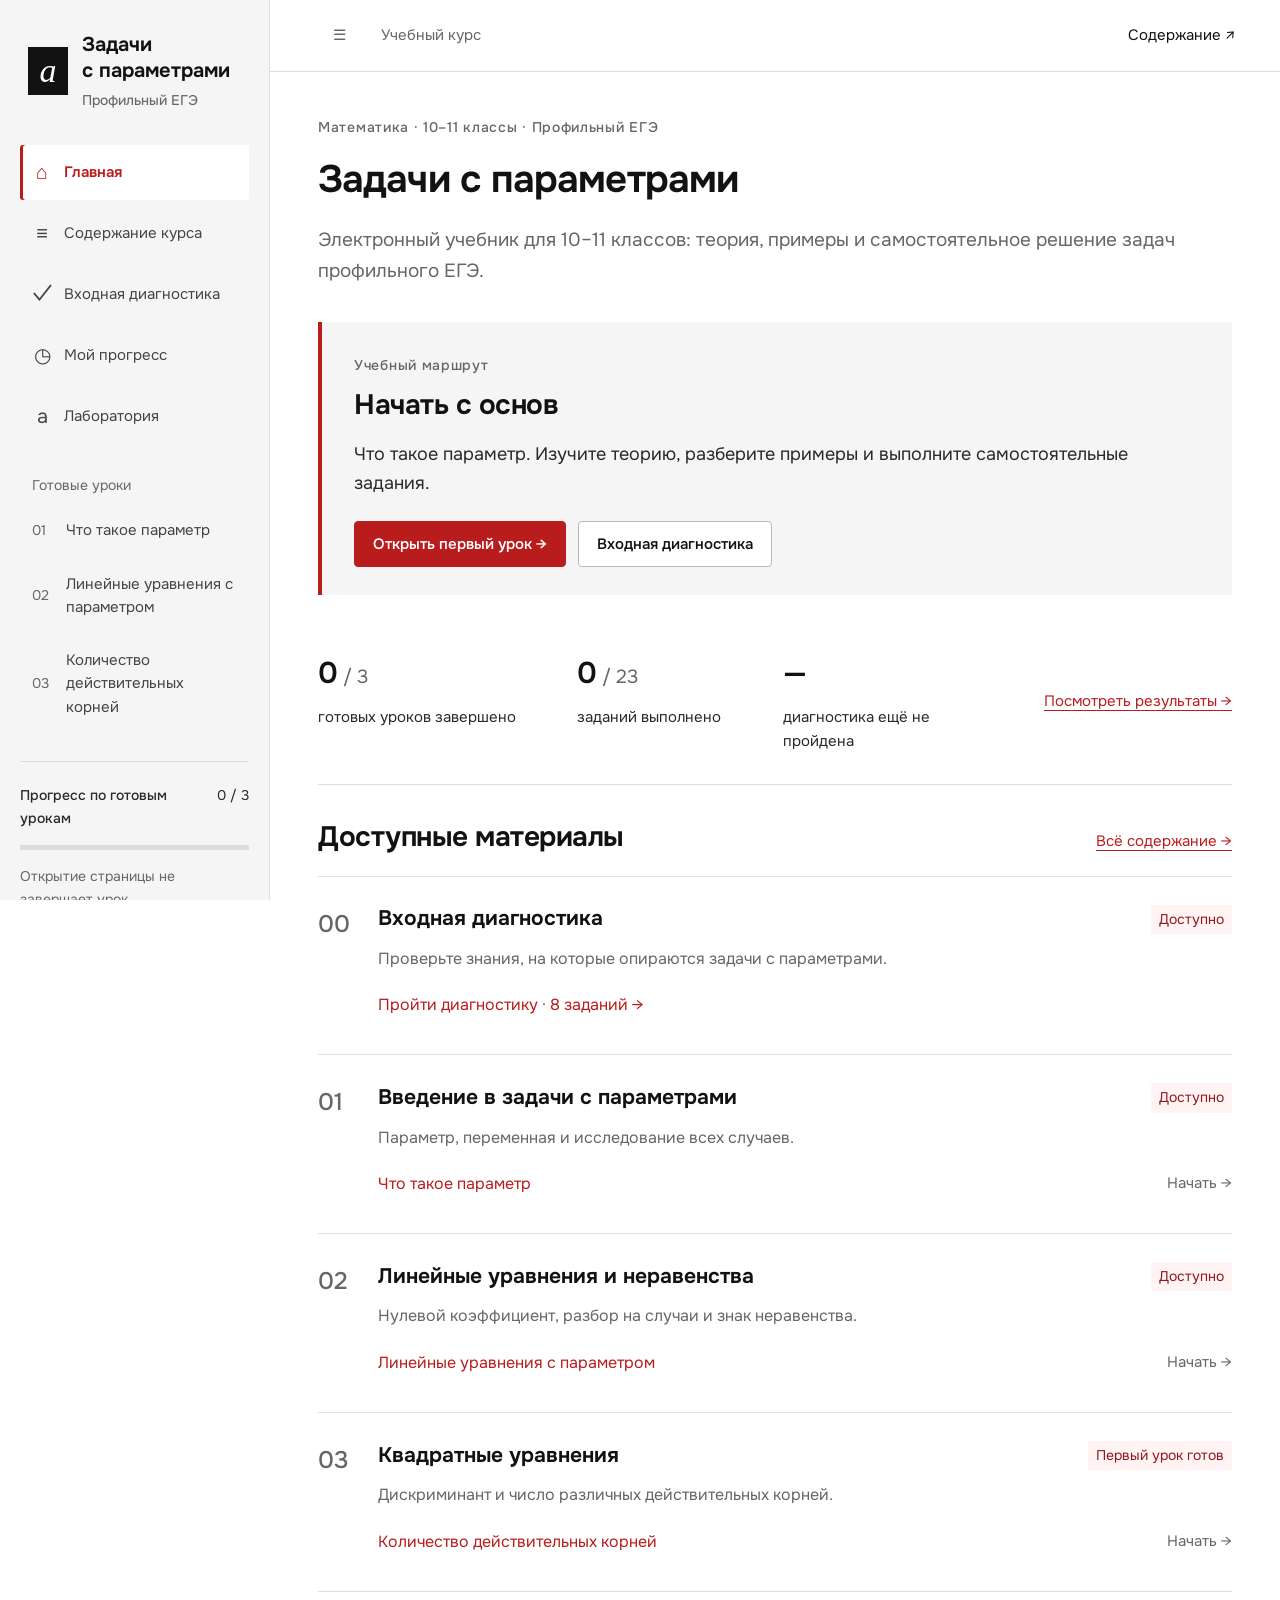
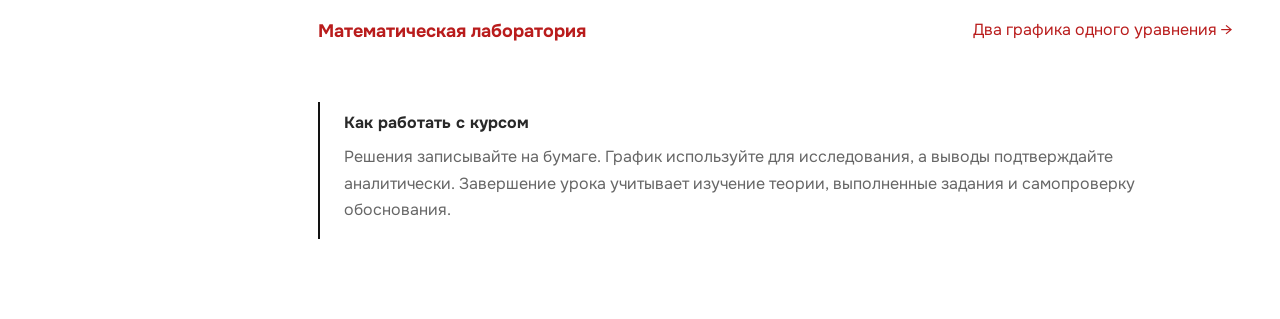
==== commit 088cdb5f: "Publish course 558d728c31e59301fae5f3ae7fac392eca0db345" ====
--- a/index.html
+++ b/index.html
@@ -3,12 +3,13 @@
   <head>
     <meta charset="UTF-8" />
     <meta name="viewport" content="width=device-width, initial-scale=1.0" />
+    <link rel="icon" type="image/svg+xml" href="data:image/svg+xml,%3Csvg xmlns='http://www.w3.org/2000/svg' viewBox='0 0 64 64'%3E%3Crect width='64' height='64' rx='16' fill='%23B91C1C'/%3E%3Ctext x='32' y='47' text-anchor='middle' font-family='Georgia,serif' font-size='48' font-style='italic' fill='white'%3Ea%3C/text%3E%3C/svg%3E" />
     <meta name="description" content="Учебный курс по задачам с параметрами: теория, интерактивные исследования, самостоятельная практика и диагностика." />
     <title>Задачи с параметрами · Профильный ЕГЭ</title>
-    <script type="module" crossorigin src="./assets/index-Bl8eQOKz.js"></script>
+    <script type="module" crossorigin src="./assets/index-p_dtMDHJ.js"></script>
     <link rel="modulepreload" crossorigin href="./assets/react-DfSJUp79.js">
     <link rel="modulepreload" crossorigin href="./assets/math-Dc8nsIP1.js">
-    <link rel="stylesheet" crossorigin href="./assets/index-C27O7V3D.css">
+    <link rel="stylesheet" crossorigin href="./assets/index-Bs0kTd6K.css">
   </head>
   <body>
     <div id="root"></div>
--- a/assets/index-Bs0kTd6K.css
+++ b/assets/index-Bs0kTd6K.css
@@ -0,0 +1 @@
+@font-face{font-display:block;font-family:KaTeX_AMS;font-style:normal;font-weight:400;src:url(./KaTeX_AMS-Regular-BQhdFMY1.woff2) format("woff2"),url(./KaTeX_AMS-Regular-DMm9YOAa.woff) format("woff"),url(./KaTeX_AMS-Regular-DRggAlZN.ttf) format("truetype")}@font-face{font-display:block;font-family:KaTeX_Caligraphic;font-style:normal;font-weight:700;src:url(./KaTeX_Caligraphic-Bold-Dq_IR9rO.woff2) format("woff2"),url(./KaTeX_Caligraphic-Bold-BEiXGLvX.woff) format("woff"),url(./KaTeX_Caligraphic-Bold-ATXxdsX0.ttf) format("truetype")}@font-face{font-display:block;font-family:KaTeX_Caligraphic;font-style:normal;font-weight:400;src:url(./KaTeX_Caligraphic-Regular-Di6jR-x-.woff2) format("woff2"),url(./KaTeX_Caligraphic-Regular-CTRA-rTL.woff) format("woff"),url(./KaTeX_Caligraphic-Regular-wX97UBjC.ttf) format("truetype")}@font-face{font-display:block;font-family:KaTeX_Fraktur;font-style:normal;font-weight:700;src:url(./KaTeX_Fraktur-Bold-CL6g_b3V.woff2) format("woff2"),url(./KaTeX_Fraktur-Bold-BsDP51OF.woff) format("woff"),url(./KaTeX_Fraktur-Bold-BdnERNNW.ttf) format("truetype")}@font-face{font-display:block;font-family:KaTeX_Fraktur;font-style:normal;font-weight:400;src:url(./KaTeX_Fraktur-Regular-CTYiF6lA.woff2) format("woff2"),url(./KaTeX_Fraktur-Regular-Dxdc4cR9.woff) format("woff"),url(./KaTeX_Fraktur-Regular-CB_wures.ttf) format("truetype")}@font-face{font-display:block;font-family:KaTeX_Main;font-style:normal;font-weight:700;src:url(./KaTeX_Main-Bold-Cx986IdX.woff2) format("woff2"),url(./KaTeX_Main-Bold-Jm3AIy58.woff) format("woff"),url(./KaTeX_Main-Bold-waoOVXN0.ttf) format("truetype")}@font-face{font-display:block;font-family:KaTeX_Main;font-style:italic;font-weight:700;src:url(./KaTeX_Main-BoldItalic-DxDJ3AOS.woff2) format("woff2"),url(./KaTeX_Main-BoldItalic-SpSLRI95.woff) format("woff"),url(./KaTeX_Main-BoldItalic-DzxPMmG6.ttf) format("truetype")}@font-face{font-display:block;font-family:KaTeX_Main;font-style:italic;font-weight:400;src:url(./KaTeX_Main-Italic-NWA7e6Wa.woff2) format("woff2"),url(./KaTeX_Main-Italic-BMLOBm91.woff) format("woff"),url(./KaTeX_Main-Italic-3WenGoN9.ttf) format("truetype")}@font-face{font-display:block;font-family:KaTeX_Main;font-style:normal;font-weight:400;src:url(./KaTeX_Main-Regular-B22Nviop.woff2) format("woff2"),url(./KaTeX_Main-Regular-Dr94JaBh.woff) format("woff"),url(./KaTeX_Main-Regular-ypZvNtVU.ttf) format("truetype")}@font-face{font-display:block;font-family:KaTeX_Math;font-style:italic;font-weight:700;src:url(./KaTeX_Math-BoldItalic-CZnvNsCZ.woff2) format("woff2"),url(./KaTeX_Math-BoldItalic-iY-2wyZ7.woff) format("woff"),url(./KaTeX_Math-BoldItalic-B3XSjfu4.ttf) format("truetype")}@font-face{font-display:block;font-family:KaTeX_Math;font-style:italic;font-weight:400;src:url(./KaTeX_Math-Italic-t53AETM-.woff2) format("woff2"),url(./KaTeX_Math-Italic-DA0__PXp.woff) format("woff"),url(./KaTeX_Math-Italic-flOr_0UB.ttf) format("truetype")}@font-face{font-display:block;font-family:KaTeX_SansSerif;font-style:normal;font-weight:700;src:url(./KaTeX_SansSerif-Bold-D1sUS0GD.woff2) format("woff2"),url(./KaTeX_SansSerif-Bold-DbIhKOiC.woff) format("woff"),url(./KaTeX_SansSerif-Bold-CFMepnvq.ttf) format("truetype")}@font-face{font-display:block;font-family:KaTeX_SansSerif;font-style:italic;font-weight:400;src:url(./KaTeX_SansSerif-Italic-C3H0VqGB.woff2) format("woff2"),url(./KaTeX_SansSerif-Italic-DN2j7dab.woff) format("woff"),url(./KaTeX_SansSerif-Italic-YYjJ1zSn.ttf) format("truetype")}@font-face{font-display:block;font-family:KaTeX_SansSerif;font-style:normal;font-weight:400;src:url(./KaTeX_SansSerif-Regular-DDBCnlJ7.woff2) format("woff2"),url(./KaTeX_SansSerif-Regular-CS6fqUqJ.woff) format("woff"),url(./KaTeX_SansSerif-Regular-BNo7hRIc.ttf) format("truetype")}@font-face{font-display:block;font-family:KaTeX_Script;font-style:normal;font-weight:400;src:url(./KaTeX_Script-Regular-D3wIWfF6.woff2) format("woff2"),url(./KaTeX_Script-Regular-D5yQViql.woff) format("woff"),url(./KaTeX_Script-Regular-C5JkGWo-.ttf) format("truetype")}@font-face{font-display:block;font-family:KaTeX_Size1;font-style:normal;font-weight:400;src:url(./KaTeX_Size1-Regular-mCD8mA8B.woff2) format("woff2"),url(./KaTeX_Size1-Regular-C195tn64.woff) format("woff"),url(./KaTeX_Size1-Regular-Dbsnue_I.ttf) format("truetype")}@font-face{font-display:block;font-family:KaTeX_Size2;font-style:normal;font-weight:400;src:url(./KaTeX_Size2-Regular-Dy4dx90m.woff2) format("woff2"),url(./KaTeX_Size2-Regular-oD1tc_U0.woff) format("woff"),url(./KaTeX_Size2-Regular-B7gKUWhC.ttf) format("truetype")}@font-face{font-display:block;font-family:KaTeX_Size3;font-style:normal;font-weight:400;src:url([data-uri]) format("woff2"),url(./KaTeX_Size3-Regular-CTq5MqoE.woff) format("woff"),url(./KaTeX_Size3-Regular-DgpXs0kz.ttf) format("truetype")}@font-face{font-display:block;font-family:KaTeX_Size4;font-style:normal;font-weight:400;src:url(./KaTeX_Size4-Regular-Dl5lxZxV.woff2) format("woff2"),url(./KaTeX_Size4-Regular-BF-4gkZK.woff) format("woff"),url(./KaTeX_Size4-Regular-DWFBv043.ttf) format("truetype")}@font-face{font-display:block;font-family:KaTeX_Typewriter;font-style:normal;font-weight:400;src:url(./KaTeX_Typewriter-Regular-CO6r4hn1.woff2) format("woff2"),url(./KaTeX_Typewriter-Regular-C0xS9mPB.woff) format("woff"),url(./KaTeX_Typewriter-Regular-D3Ib7_Hf.ttf) format("truetype")}.katex{font: 1.21em KaTeX_Main,Times New Roman,serif;line-height:1.2;position:relative;text-indent:0;text-rendering:auto}.katex *{-ms-high-contrast-adjust:none!important;border-color:currentColor}.katex .katex-version:after{content:"0.16.47"}.katex .katex-mathml{border:0;-webkit-clip-path:inset(50%);clip-path:inset(50%);height:1px;overflow:hidden;padding:0;position:absolute;width:1px}.katex .katex-html>.newline{display:block}.katex .base{position:relative;white-space:nowrap;width:-webkit-min-content;width:-moz-min-content;width:min-content}.katex .base,.katex .strut{display:inline-block}.katex .textbf{font-weight:700}.katex .textit{font-style:italic}.katex .textrm{font-family:KaTeX_Main}.katex .textsf{font-family:KaTeX_SansSerif}.katex .texttt{font-family:KaTeX_Typewriter}.katex .mathnormal{font-family:KaTeX_Math;font-style:italic}.katex .mathit{font-family:KaTeX_Main;font-style:italic}.katex .mathrm{font-style:normal}.katex .mathbf{font-family:KaTeX_Main;font-weight:700}.katex .boldsymbol{font-family:KaTeX_Math;font-style:italic;font-weight:700}.katex .amsrm,.katex .mathbb,.katex .textbb{font-family:KaTeX_AMS}.katex .mathcal{font-family:KaTeX_Caligraphic}.katex .mathfrak,.katex .textfrak{font-family:KaTeX_Fraktur}.katex .mathboldfrak,.katex .textboldfrak{font-family:KaTeX_Fraktur;font-weight:700}.katex .mathtt{font-family:KaTeX_Typewriter}.katex .mathscr,.katex .textscr{font-family:KaTeX_Script}.katex .mathsf,.katex .textsf{font-family:KaTeX_SansSerif}.katex .mathboldsf,.katex .textboldsf{font-family:KaTeX_SansSerif;font-weight:700}.katex .mathitsf,.katex .mathsfit,.katex .textitsf{font-family:KaTeX_SansSerif;font-style:italic}.katex .mainrm{font-family:KaTeX_Main;font-style:normal}.katex .vlist-t{border-collapse:collapse;display:inline-table;table-layout:fixed}.katex .vlist-r{display:table-row}.katex .vlist{display:table-cell;position:relative;vertical-align:bottom}.katex .vlist>span{display:block;height:0;position:relative}.katex .vlist>span>span{display:inline-block}.katex .vlist>span>.pstrut{overflow:hidden;width:0}.katex .vlist-t2{margin-right:-2px}.katex .vlist-s{display:table-cell;font-size:1px;min-width:2px;vertical-align:bottom;width:2px}.katex .vbox{align-items:baseline;display:inline-flex;flex-direction:column}.katex .hbox{width:100%}.katex .hbox,.katex .thinbox{display:inline-flex;flex-direction:row}.katex .thinbox{max-width:0;width:0}.katex .msupsub{text-align:left}.katex .mfrac>span>span{text-align:center}.katex .mfrac .frac-line{border-bottom-style:solid;display:inline-block;width:100%}.katex .hdashline,.katex .hline,.katex .mfrac .frac-line,.katex .overline .overline-line,.katex .rule,.katex .underline .underline-line{min-height:1px}.katex .mspace{display:inline-block}.katex .smash{display:inline;line-height:0}.katex .clap,.katex .llap,.katex .rlap{position:relative;width:0}.katex .clap>.inner,.katex .llap>.inner,.katex .rlap>.inner{position:absolute}.katex .clap>.fix,.katex .llap>.fix,.katex .rlap>.fix{display:inline-block}.katex .llap>.inner{right:0}.katex .clap>.inner,.katex .rlap>.inner{left:0}.katex .clap>.inner>span{margin-left:-50%;margin-right:50%}.katex .rule{border:0 solid;display:inline-block;position:relative}.katex .hline,.katex .overline .overline-line,.katex .underline .underline-line{border-bottom-style:solid;display:inline-block;width:100%}.katex .hdashline{border-bottom-style:dashed;display:inline-block;width:100%}.katex .sqrt>.root{margin-left:.2777777778em;margin-right:-.5555555556em}.katex .fontsize-ensurer.reset-size1.size1,.katex .sizing.reset-size1.size1{font-size:1em}.katex .fontsize-ensurer.reset-size1.size2,.katex .sizing.reset-size1.size2{font-size:1.2em}.katex .fontsize-ensurer.reset-size1.size3,.katex .sizing.reset-size1.size3{font-size:1.4em}.katex .fontsize-ensurer.reset-size1.size4,.katex .sizing.reset-size1.size4{font-size:1.6em}.katex .fontsize-ensurer.reset-size1.size5,.katex .sizing.reset-size1.size5{font-size:1.8em}.katex .fontsize-ensurer.reset-size1.size6,.katex .sizing.reset-size1.size6{font-size:2em}.katex .fontsize-ensurer.reset-size1.size7,.katex .sizing.reset-size1.size7{font-size:2.4em}.katex .fontsize-ensurer.reset-size1.size8,.katex .sizing.reset-size1.size8{font-size:2.88em}.katex .fontsize-ensurer.reset-size1.size9,.katex .sizing.reset-size1.size9{font-size:3.456em}.katex .fontsize-ensurer.reset-size1.size10,.katex .sizing.reset-size1.size10{font-size:4.148em}.katex .fontsize-ensurer.reset-size1.size11,.katex .sizing.reset-size1.size11{font-size:4.976em}.katex .fontsize-ensurer.reset-size2.size1,.katex .sizing.reset-size2.size1{font-size:.8333333333em}.katex .fontsize-ensurer.reset-size2.size2,.katex .sizing.reset-size2.size2{font-size:1em}.katex .fontsize-ensurer.reset-size2.size3,.katex .sizing.reset-size2.size3{font-size:1.1666666667em}.katex .fontsize-ensurer.reset-size2.size4,.katex .sizing.reset-size2.size4{font-size:1.3333333333em}.katex .fontsize-ensurer.reset-size2.size5,.katex .sizing.reset-size2.size5{font-size:1.5em}.katex .fontsize-ensurer.reset-size2.size6,.katex .sizing.reset-size2.size6{font-size:1.6666666667em}.katex .fontsize-ensurer.reset-size2.size7,.katex .sizing.reset-size2.size7{font-size:2em}.katex .fontsize-ensurer.reset-size2.size8,.katex .sizing.reset-size2.size8{font-size:2.4em}.katex .fontsize-ensurer.reset-size2.size9,.katex .sizing.reset-size2.size9{font-size:2.88em}.katex .fontsize-ensurer.reset-size2.size10,.katex .sizing.reset-size2.size10{font-size:3.4566666667em}.katex .fontsize-ensurer.reset-size2.size11,.katex .sizing.reset-size2.size11{font-size:4.1466666667em}.katex .fontsize-ensurer.reset-size3.size1,.katex .sizing.reset-size3.size1{font-size:.7142857143em}.katex .fontsize-ensurer.reset-size3.size2,.katex .sizing.reset-size3.size2{font-size:.8571428571em}.katex .fontsize-ensurer.reset-size3.size3,.katex .sizing.reset-size3.size3{font-size:1em}.katex .fontsize-ensurer.reset-size3.size4,.katex .sizing.reset-size3.size4{font-size:1.1428571429em}.katex .fontsize-ensurer.reset-size3.size5,.katex .sizing.reset-size3.size5{font-size:1.2857142857em}.katex .fontsize-ensurer.reset-size3.size6,.katex .sizing.reset-size3.size6{font-size:1.4285714286em}.katex .fontsize-ensurer.reset-size3.size7,.katex .sizing.reset-size3.size7{font-size:1.7142857143em}.katex .fontsize-ensurer.reset-size3.size8,.katex .sizing.reset-size3.size8{font-size:2.0571428571em}.katex .fontsize-ensurer.reset-size3.size9,.katex .sizing.reset-size3.size9{font-size:2.4685714286em}.katex .fontsize-ensurer.reset-size3.size10,.katex .sizing.reset-size3.size10{font-size:2.9628571429em}.katex .fontsize-ensurer.reset-size3.size11,.katex .sizing.reset-size3.size11{font-size:3.5542857143em}.katex .fontsize-ensurer.reset-size4.size1,.katex .sizing.reset-size4.size1{font-size:.625em}.katex .fontsize-ensurer.reset-size4.size2,.katex .sizing.reset-size4.size2{font-size:.75em}.katex .fontsize-ensurer.reset-size4.size3,.katex .sizing.reset-size4.size3{font-size:.875em}.katex .fontsize-ensurer.reset-size4.size4,.katex .sizing.reset-size4.size4{font-size:1em}.katex .fontsize-ensurer.reset-size4.size5,.katex .sizing.reset-size4.size5{font-size:1.125em}.katex .fontsize-ensurer.reset-size4.size6,.katex .sizing.reset-size4.size6{font-size:1.25em}.katex .fontsize-ensurer.reset-size4.size7,.katex .sizing.reset-size4.size7{font-size:1.5em}.katex .fontsize-ensurer.reset-size4.size8,.katex .sizing.reset-size4.size8{font-size:1.8em}.katex .fontsize-ensurer.reset-size4.size9,.katex .sizing.reset-size4.size9{font-size:2.16em}.katex .fontsize-ensurer.reset-size4.size10,.katex .sizing.reset-size4.size10{font-size:2.5925em}.katex .fontsize-ensurer.reset-size4.size11,.katex .sizing.reset-size4.size11{font-size:3.11em}.katex .fontsize-ensurer.reset-size5.size1,.katex .sizing.reset-size5.size1{font-size:.5555555556em}.katex .fontsize-ensurer.reset-size5.size2,.katex .sizing.reset-size5.size2{font-size:.6666666667em}.katex .fontsize-ensurer.reset-size5.size3,.katex .sizing.reset-size5.size3{font-size:.7777777778em}.katex .fontsize-ensurer.reset-size5.size4,.katex .sizing.reset-size5.size4{font-size:.8888888889em}.katex .fontsize-ensurer.reset-size5.size5,.katex .sizing.reset-size5.size5{font-size:1em}.katex .fontsize-ensurer.reset-size5.size6,.katex .sizing.reset-size5.size6{font-size:1.1111111111em}.katex .fontsize-ensurer.reset-size5.size7,.katex .sizing.reset-size5.size7{font-size:1.3333333333em}.katex .fontsize-ensurer.reset-size5.size8,.katex .sizing.reset-size5.size8{font-size:1.6em}.katex .fontsize-ensurer.reset-size5.size9,.katex .sizing.reset-size5.size9{font-size:1.92em}.katex .fontsize-ensurer.reset-size5.size10,.katex .sizing.reset-size5.size10{font-size:2.3044444444em}.katex .fontsize-ensurer.reset-size5.size11,.katex .sizing.reset-size5.size11{font-size:2.7644444444em}.katex .fontsize-ensurer.reset-size6.size1,.katex .sizing.reset-size6.size1{font-size:.5em}.katex .fontsize-ensurer.reset-size6.size2,.katex .sizing.reset-size6.size2{font-size:.6em}.katex .fontsize-ensurer.reset-size6.size3,.katex .sizing.reset-size6.size3{font-size:.7em}.katex .fontsize-ensurer.reset-size6.size4,.katex .sizing.reset-size6.size4{font-size:.8em}.katex .fontsize-ensurer.reset-size6.size5,.katex .sizing.reset-size6.size5{font-size:.9em}.katex .fontsize-ensurer.reset-size6.size6,.katex .sizing.reset-size6.size6{font-size:1em}.katex .fontsize-ensurer.reset-size6.size7,.katex .sizing.reset-size6.size7{font-size:1.2em}.katex .fontsize-ensurer.reset-size6.size8,.katex .sizing.reset-size6.size8{font-size:1.44em}.katex .fontsize-ensurer.reset-size6.size9,.katex .sizing.reset-size6.size9{font-size:1.728em}.katex .fontsize-ensurer.reset-size6.size10,.katex .sizing.reset-size6.size10{font-size:2.074em}.katex .fontsize-ensurer.reset-size6.size11,.katex .sizing.reset-size6.size11{font-size:2.488em}.katex .fontsize-ensurer.reset-size7.size1,.katex .sizing.reset-size7.size1{font-size:.4166666667em}.katex .fontsize-ensurer.reset-size7.size2,.katex .sizing.reset-size7.size2{font-size:.5em}.katex .fontsize-ensurer.reset-size7.size3,.katex .sizing.reset-size7.size3{font-size:.5833333333em}.katex .fontsize-ensurer.reset-size7.size4,.katex .sizing.reset-size7.size4{font-size:.6666666667em}.katex .fontsize-ensurer.reset-size7.size5,.katex .sizing.reset-size7.size5{font-size:.75em}.katex .fontsize-ensurer.reset-size7.size6,.katex .sizing.reset-size7.size6{font-size:.8333333333em}.katex .fontsize-ensurer.reset-size7.size7,.katex .sizing.reset-size7.size7{font-size:1em}.katex .fontsize-ensurer.reset-size7.size8,.katex .sizing.reset-size7.size8{font-size:1.2em}.katex .fontsize-ensurer.reset-size7.size9,.katex .sizing.reset-size7.size9{font-size:1.44em}.katex .fontsize-ensurer.reset-size7.size10,.katex .sizing.reset-size7.size10{font-size:1.7283333333em}.katex .fontsize-ensurer.reset-size7.size11,.katex .sizing.reset-size7.size11{font-size:2.0733333333em}.katex .fontsize-ensurer.reset-size8.size1,.katex .sizing.reset-size8.size1{font-size:.3472222222em}.katex .fontsize-ensurer.reset-size8.size2,.katex .sizing.reset-size8.size2{font-size:.4166666667em}.katex .fontsize-ensurer.reset-size8.size3,.katex .sizing.reset-size8.size3{font-size:.4861111111em}.katex .fontsize-ensurer.reset-size8.size4,.katex .sizing.reset-size8.size4{font-size:.5555555556em}.katex .fontsize-ensurer.reset-size8.size5,.katex .sizing.reset-size8.size5{font-size:.625em}.katex .fontsize-ensurer.reset-size8.size6,.katex .sizing.reset-size8.size6{font-size:.6944444444em}.katex .fontsize-ensurer.reset-size8.size7,.katex .sizing.reset-size8.size7{font-size:.8333333333em}.katex .fontsize-ensurer.reset-size8.size8,.katex .sizing.reset-size8.size8{font-size:1em}.katex .fontsize-ensurer.reset-size8.size9,.katex .sizing.reset-size8.size9{font-size:1.2em}.katex .fontsize-ensurer.reset-size8.size10,.katex .sizing.reset-size8.size10{font-size:1.4402777778em}.katex .fontsize-ensurer.reset-size8.size11,.katex .sizing.reset-size8.size11{font-size:1.7277777778em}.katex .fontsize-ensurer.reset-size9.size1,.katex .sizing.reset-size9.size1{font-size:.2893518519em}.katex .fontsize-ensurer.reset-size9.size2,.katex .sizing.reset-size9.size2{font-size:.3472222222em}.katex .fontsize-ensurer.reset-size9.size3,.katex .sizing.reset-size9.size3{font-size:.4050925926em}.katex .fontsize-ensurer.reset-size9.size4,.katex .sizing.reset-size9.size4{font-size:.462962963em}.katex .fontsize-ensurer.reset-size9.size5,.katex .sizing.reset-size9.size5{font-size:.5208333333em}.katex .fontsize-ensurer.reset-size9.size6,.katex .sizing.reset-size9.size6{font-size:.5787037037em}.katex .fontsize-ensurer.reset-size9.size7,.katex .sizing.reset-size9.size7{font-size:.6944444444em}.katex .fontsize-ensurer.reset-size9.size8,.katex .sizing.reset-size9.size8{font-size:.8333333333em}.katex .fontsize-ensurer.reset-size9.size9,.katex .sizing.reset-size9.size9{font-size:1em}.katex .fontsize-ensurer.reset-size9.size10,.katex .sizing.reset-size9.size10{font-size:1.2002314815em}.katex .fontsize-ensurer.reset-size9.size11,.katex .sizing.reset-size9.size11{font-size:1.4398148148em}.katex .fontsize-ensurer.reset-size10.size1,.katex .sizing.reset-size10.size1{font-size:.2410800386em}.katex .fontsize-ensurer.reset-size10.size2,.katex .sizing.reset-size10.size2{font-size:.2892960463em}.katex .fontsize-ensurer.reset-size10.size3,.katex .sizing.reset-size10.size3{font-size:.337512054em}.katex .fontsize-ensurer.reset-size10.size4,.katex .sizing.reset-size10.size4{font-size:.3857280617em}.katex .fontsize-ensurer.reset-size10.size5,.katex .sizing.reset-size10.size5{font-size:.4339440694em}.katex .fontsize-ensurer.reset-size10.size6,.katex .sizing.reset-size10.size6{font-size:.4821600771em}.katex .fontsize-ensurer.reset-size10.size7,.katex .sizing.reset-size10.size7{font-size:.5785920926em}.katex .fontsize-ensurer.reset-size10.size8,.katex .sizing.reset-size10.size8{font-size:.6943105111em}.katex .fontsize-ensurer.reset-size10.size9,.katex .sizing.reset-size10.size9{font-size:.8331726133em}.katex .fontsize-ensurer.reset-size10.size10,.katex .sizing.reset-size10.size10{font-size:1em}.katex .fontsize-ensurer.reset-size10.size11,.katex .sizing.reset-size10.size11{font-size:1.1996142719em}.katex .fontsize-ensurer.reset-size11.size1,.katex .sizing.reset-size11.size1{font-size:.2009646302em}.katex .fontsize-ensurer.reset-size11.size2,.katex .sizing.reset-size11.size2{font-size:.2411575563em}.katex .fontsize-ensurer.reset-size11.size3,.katex .sizing.reset-size11.size3{font-size:.2813504823em}.katex .fontsize-ensurer.reset-size11.size4,.katex .sizing.reset-size11.size4{font-size:.3215434084em}.katex .fontsize-ensurer.reset-size11.size5,.katex .sizing.reset-size11.size5{font-size:.3617363344em}.katex .fontsize-ensurer.reset-size11.size6,.katex .sizing.reset-size11.size6{font-size:.4019292605em}.katex .fontsize-ensurer.reset-size11.size7,.katex .sizing.reset-size11.size7{font-size:.4823151125em}.katex .fontsize-ensurer.reset-size11.size8,.katex .sizing.reset-size11.size8{font-size:.578778135em}.katex .fontsize-ensurer.reset-size11.size9,.katex .sizing.reset-size11.size9{font-size:.6945337621em}.katex .fontsize-ensurer.reset-size11.size10,.katex .sizing.reset-size11.size10{font-size:.8336012862em}.katex .fontsize-ensurer.reset-size11.size11,.katex .sizing.reset-size11.size11{font-size:1em}.katex .delimsizing.size1{font-family:KaTeX_Size1}.katex .delimsizing.size2{font-family:KaTeX_Size2}.katex .delimsizing.size3{font-family:KaTeX_Size3}.katex .delimsizing.size4{font-family:KaTeX_Size4}.katex .delimsizing.mult .delim-size1>span{font-family:KaTeX_Size1}.katex .delimsizing.mult .delim-size4>span{font-family:KaTeX_Size4}.katex .nulldelimiter{display:inline-block;width:.12em}.katex .delimcenter,.katex .op-symbol{position:relative}.katex .op-symbol.small-op{font-family:KaTeX_Size1}.katex .op-symbol.large-op{font-family:KaTeX_Size2}.katex .accent>.vlist-t,.katex .op-limits>.vlist-t{text-align:center}.katex .accent .accent-body{position:relative}.katex .accent .accent-body:not(.accent-full){width:0}.katex .overlay{display:block}.katex .mtable .vertical-separator{display:inline-block;min-width:1px}.katex .mtable .arraycolsep{display:inline-block}.katex .mtable .col-align-c>.vlist-t{text-align:center}.katex .mtable .col-align-l>.vlist-t{text-align:left}.katex .mtable .col-align-r>.vlist-t{text-align:right}.katex .svg-align{text-align:left}.katex svg{fill:currentColor;stroke:currentColor;display:block;height:inherit;position:absolute;width:100%}.katex svg path{stroke:none}.katex svg{fill-rule:nonzero;fill-opacity:1;stroke-width:1;stroke-linecap:butt;stroke-linejoin:miter;stroke-miterlimit:4;stroke-dasharray:none;stroke-dashoffset:0;stroke-opacity:1}.katex img{border-style:none;max-height:none;max-width:none;min-height:0;min-width:0}.katex .stretchy{display:block;overflow:hidden;position:relative;width:100%}.katex .stretchy:after,.katex .stretchy:before{content:""}.katex .hide-tail{overflow:hidden;position:relative;width:100%}.katex .halfarrow-left{left:0;overflow:hidden;position:absolute;width:50.2%}.katex .halfarrow-right{overflow:hidden;position:absolute;right:0;width:50.2%}.katex .brace-left{left:0;overflow:hidden;position:absolute;width:25.1%}.katex .brace-center{left:25%;overflow:hidden;position:absolute;width:50%}.katex .brace-right{overflow:hidden;position:absolute;right:0;width:25.1%}.katex .x-arrow-pad{padding:0 .5em}.katex .cd-arrow-pad{padding:0 .55556em 0 .27778em}.katex .mover,.katex .munder,.katex .x-arrow{text-align:center}.katex .boxpad{padding:0 .3em}.katex .fbox,.katex .fcolorbox{border:.04em solid;box-sizing:border-box}.katex .cancel-pad{padding:0 .2em}.katex .cancel-lap{margin-left:-.2em;margin-right:-.2em}.katex .sout{border-bottom-style:solid;border-bottom-width:.08em}.katex .angl{border-right:.049em solid;border-top:.049em solid;box-sizing:border-box;margin-right:.03889em}.katex .anglpad{padding:0 .03889em}.katex .eqn-num:before{content:"(" counter(katexEqnNo) ")";counter-increment:katexEqnNo}.katex .mml-eqn-num:before{content:"(" counter(mmlEqnNo) ")";counter-increment:mmlEqnNo}.katex .mtr-glue{width:50%}.katex .cd-vert-arrow{display:inline-block;position:relative}.katex .cd-label-left{display:inline-block;position:absolute;right:calc(50% + .3em);text-align:left}.katex .cd-label-right{display:inline-block;left:calc(50% + .3em);position:absolute;text-align:right}.katex-display{display:block;margin:1em 0;text-align:center}.katex-display>.katex{display:block;text-align:center;white-space:nowrap}.katex-display>.katex>.katex-html{display:block;position:relative}.katex-display>.katex>.katex-html>.tag{position:absolute;right:0}.katex-display.leqno>.katex>.katex-html>.tag{left:0;right:auto}.katex-display.fleqn>.katex{padding-left:2em;text-align:left}body{counter-reset:katexEqnNo mmlEqnNo}@font-face{font-family:Onest Variable;font-style:normal;font-display:swap;font-weight:100 900;src:url(./onest-cyrillic-ext-wght-normal-DOFToQv1.woff2) format("woff2-variations");unicode-range:U+0460-052F,U+1C80-1C8A,U+20B4,U+2DE0-2DFF,U+A640-A69F,U+FE2E-FE2F}@font-face{font-family:Onest Variable;font-style:normal;font-display:swap;font-weight:100 900;src:url(./onest-cyrillic-wght-normal-DayYxulF.woff2) format("woff2-variations");unicode-range:U+0301,U+0400-045F,U+0490-0491,U+04B0-04B1,U+2116}@font-face{font-family:Onest Variable;font-style:normal;font-display:swap;font-weight:100 900;src:url(./onest-math-wght-normal-Bl4ZGkZl.woff2) format("woff2-variations");unicode-range:U+0302-0303,U+0305,U+0307-0308,U+0310,U+0312,U+0315,U+031A,U+0326-0327,U+032C,U+032F-0330,U+0332-0333,U+0338,U+033A,U+0346,U+034D,U+0391-03A1,U+03A3-03A9,U+03B1-03C9,U+03D1,U+03D5-03D6,U+03F0-03F1,U+03F4-03F5,U+2016-2017,U+2034-2038,U+203C,U+2040,U+2043,U+2047,U+2050,U+2057,U+205F,U+2070-2071,U+2074-208E,U+2090-209C,U+20D0-20DC,U+20E1,U+20E5-20EF,U+2100-2112,U+2114-2115,U+2117-2121,U+2123-214F,U+2190,U+2192,U+2194-21AE,U+21B0-21E5,U+21F1-21F2,U+21F4-2211,U+2213-2214,U+2216-22FF,U+2308-230B,U+2310,U+2319,U+231C-2321,U+2336-237A,U+237C,U+2395,U+239B-23B7,U+23D0,U+23DC-23E1,U+2474-2475,U+25AF,U+25B3,U+25B7,U+25BD,U+25C1,U+25CA,U+25CC,U+25FB,U+266D-266F,U+27C0-27FF,U+2900-2AFF,U+2B0E-2B11,U+2B30-2B4C,U+2BFE,U+3030,U+FF5B,U+FF5D,U+1D400-1D7FF,U+1EE00-1EEFF}@font-face{font-family:Onest Variable;font-style:normal;font-display:swap;font-weight:100 900;src:url(./onest-symbols-wght-normal-DxQzqQfC.woff2) format("woff2-variations");unicode-range:U+0001-000C,U+000E-001F,U+007F-009F,U+20DD-20E0,U+20E2-20E4,U+2150-218F,U+2190,U+2192,U+2194-2199,U+21AF,U+21E6-21F0,U+21F3,U+2218-2219,U+2299,U+22C4-22C6,U+2300-243F,U+2440-244A,U+2460-24FF,U+25A0-27BF,U+2800-28FF,U+2921-2922,U+2981,U+29BF,U+29EB,U+2B00-2BFF,U+4DC0-4DFF,U+FFF9-FFFB,U+10140-1018E,U+10190-1019C,U+101A0,U+101D0-101FD,U+102E0-102FB,U+10E60-10E7E,U+1D2C0-1D2D3,U+1D2E0-1D37F,U+1F000-1F0FF,U+1F100-1F1AD,U+1F1E6-1F1FF,U+1F30D-1F30F,U+1F315,U+1F31C,U+1F31E,U+1F320-1F32C,U+1F336,U+1F378,U+1F37D,U+1F382,U+1F393-1F39F,U+1F3A7-1F3A8,U+1F3AC-1F3AF,U+1F3C2,U+1F3C4-1F3C6,U+1F3CA-1F3CE,U+1F3D4-1F3E0,U+1F3ED,U+1F3F1-1F3F3,U+1F3F5-1F3F7,U+1F408,U+1F415,U+1F41F,U+1F426,U+1F43F,U+1F441-1F442,U+1F444,U+1F446-1F449,U+1F44C-1F44E,U+1F453,U+1F46A,U+1F47D,U+1F4A3,U+1F4B0,U+1F4B3,U+1F4B9,U+1F4BB,U+1F4BF,U+1F4C8-1F4CB,U+1F4D6,U+1F4DA,U+1F4DF,U+1F4E3-1F4E6,U+1F4EA-1F4ED,U+1F4F7,U+1F4F9-1F4FB,U+1F4FD-1F4FE,U+1F503,U+1F507-1F50B,U+1F50D,U+1F512-1F513,U+1F53E-1F54A,U+1F54F-1F5FA,U+1F610,U+1F650-1F67F,U+1F687,U+1F68D,U+1F691,U+1F694,U+1F698,U+1F6AD,U+1F6B2,U+1F6B9-1F6BA,U+1F6BC,U+1F6C6-1F6CF,U+1F6D3-1F6D7,U+1F6E0-1F6EA,U+1F6F0-1F6F3,U+1F6F7-1F6FC,U+1F700-1F7FF,U+1F800-1F80B,U+1F810-1F847,U+1F850-1F859,U+1F860-1F887,U+1F890-1F8AD,U+1F8B0-1F8BB,U+1F8C0-1F8C1,U+1F900-1F90B,U+1F93B,U+1F946,U+1F984,U+1F996,U+1F9E9,U+1FA00-1FA6F,U+1FA70-1FA7C,U+1FA80-1FA89,U+1FA8F-1FAC6,U+1FACE-1FADC,U+1FADF-1FAE9,U+1FAF0-1FAF8,U+1FB00-1FBFF}@font-face{font-family:Onest Variable;font-style:normal;font-display:swap;font-weight:100 900;src:url(./onest-vietnamese-wght-normal-BBxOatbv.woff2) format("woff2-variations");unicode-range:U+0102-0103,U+0110-0111,U+0128-0129,U+0168-0169,U+01A0-01A1,U+01AF-01B0,U+0300-0301,U+0303-0304,U+0308-0309,U+0323,U+0329,U+1EA0-1EF9,U+20AB}@font-face{font-family:Onest Variable;font-style:normal;font-display:swap;font-weight:100 900;src:url(./onest-latin-ext-wght-normal-QAhDxQuo.woff2) format("woff2-variations");unicode-range:U+0100-02BA,U+02BD-02C5,U+02C7-02CC,U+02CE-02D7,U+02DD-02FF,U+0304,U+0308,U+0329,U+1D00-1DBF,U+1E00-1E9F,U+1EF2-1EFF,U+2020,U+20A0-20AB,U+20AD-20C0,U+2113,U+2C60-2C7F,U+A720-A7FF}@font-face{font-family:Onest Variable;font-style:normal;font-display:swap;font-weight:100 900;src:url(./onest-latin-wght-normal-Dun_Rd-l.woff2) format("woff2-variations");unicode-range:U+0000-00FF,U+0131,U+0152-0153,U+02BB-02BC,U+02C6,U+02DA,U+02DC,U+0304,U+0308,U+0329,U+2000-206F,U+20AC,U+2122,U+2191,U+2193,U+2212,U+2215,U+FEFF,U+FFFD}:root{font-family:Onest Variable,Arial,sans-serif;color:#292929;background:#fff;font-synthesis:none;--ink: #121212;--muted: #666;--accent: #b91c1c;--accent-dark: #8f1720;--line: #dedede;--paper: #f5f5f5;--tint: #fff4f3;--keyboard-accent-color: #b91c1c;--keyboard-accent-color-text: #fff}*{box-sizing:border-box}body{margin:0;font-size:18px;line-height:1.65}a{color:var(--accent);text-underline-offset:4px}button,input,select,textarea{font:inherit}button{cursor:pointer}button:disabled,fieldset:disabled{opacity:.55}button:disabled{cursor:default}button,a,input,select,summary{-webkit-tap-highlight-color:transparent}:focus-visible{outline:3px solid var(--accent);outline-offset:4px}h1[tabindex="-1"]:focus,main:focus{outline:none}h1,h2,h3,h4{color:var(--ink);line-height:1.3;font-weight:650}h1{font-size:clamp(32px,3vw,40px);letter-spacing:-.9px;margin:16px 0 20px}h2{font-size:28px;margin:36px 0 20px;letter-spacing:-.5px}h3{font-size:22px;margin:24px 0 14px}h4{font-size:19px}p{margin:16px 0}small,.muted{color:var(--muted);font-size:15px}ul,ol{padding-left:25px}li{margin:12px 0}fieldset{min-width:0}.app-shell{min-height:100vh;display:grid;grid-template-columns:270px minmax(0,1fr)}.sidebar{position:sticky;top:0;height:100vh;overflow-y:auto;background:var(--paper);border-right:1px solid var(--line);padding:32px 20px;z-index:30}.brand{display:flex;gap:14px;align-items:center;color:var(--ink);text-decoration:none;font-size:20px;font-weight:650;line-height:1.3;margin:0 8px 36px}.brand-mark{width:40px;height:48px;flex-shrink:0;display:grid;place-items:center;background:var(--ink);color:#fff;font:italic 34px Georgia,serif}.brand small{display:block;font-size:14px;font-weight:450;margin-top:7px}.main-navigation,.lesson-sidebar{display:grid;gap:6px}.main-navigation a,.lesson-sidebar a{display:flex;gap:12px;align-items:center;padding:12px;color:#444;text-decoration:none;font-size:15px;line-height:1.55;border-radius:3px}.main-navigation a:hover,.lesson-sidebar a:hover{background:#eaeaea}.main-navigation a[aria-current],.lesson-sidebar a[aria-current]{background:#fff;color:var(--accent);box-shadow:inset 3px 0 var(--accent);font-weight:600}.nav-symbol{font-size:20px;width:20px;text-align:center}.sidebar-label{color:var(--muted);font-size:14px;margin:30px 12px 10px}.lesson-index{color:var(--muted);font-size:14px;width:22px;flex-shrink:0}.lesson-index.done{color:var(--accent)}.sidebar-progress{border-top:1px solid var(--line);margin-top:30px;padding-top:22px;font-size:14px}.sidebar-progress>div{display:flex;justify-content:space-between;gap:10px}.sidebar-progress strong{font-weight:500}.sidebar-progress span{white-space:nowrap}.sidebar-progress small{display:block;font-size:14px}progress{width:100%;height:5px;-webkit-appearance:none;-moz-appearance:none;appearance:none;border:0;background:#ddd;margin:15px 0;display:block}progress::-webkit-progress-bar{background:#ddd}progress::-webkit-progress-value{background:var(--accent)}progress::-moz-progress-bar{background:var(--accent)}.main-column{min-width:0}.topbar{height:72px;border-bottom:1px solid var(--line);padding:0 44px;display:flex;align-items:center;gap:16px;font-size:15px;color:var(--muted)}.topbar>a{margin-left:auto;color:var(--ink);text-decoration:none}.page{max-width:1200px;margin:0 auto;padding:44px 48px 80px}.eyebrow{font-size:14px;letter-spacing:.7px;color:var(--muted);font-weight:500}.lead{font-size:19px;color:var(--muted);max-width:68ch;margin:0 0 30px}.button{display:inline-flex;align-items:center;justify-content:center;gap:8px;min-height:46px;padding:11px 18px;border:1px solid #bbb;border-radius:4px;background:#fff;color:var(--ink);text-decoration:none;font-size:15px;font-weight:550;line-height:1.4}.button:hover:not(:disabled){background:var(--paper);border-color:var(--ink)}.button.primary{background:var(--accent);border-color:var(--accent);color:#fff}.button.primary:hover:not(:disabled){background:var(--accent-dark);border-color:var(--accent-dark)}.button.subtle{background:transparent;border-color:transparent;color:var(--muted)}.button.subtle:hover:not(:disabled){background:var(--paper);border-color:transparent}.actions{display:flex;flex-wrap:wrap;gap:12px;align-items:center;margin-top:22px}.learning-start{border-left:4px solid var(--accent);background:var(--paper);padding:28px 32px;margin:34px 0}.learning-start h2{margin:8px 0 12px}.learning-start p{max-width:65ch}.progress-strip{display:flex;flex-wrap:wrap;justify-content:space-between;gap:26px;padding:20px 0 30px;border-bottom:1px solid var(--line);margin-bottom:34px}.progress-strip strong{font-size:30px;font-weight:600;color:var(--ink)}.progress-strip strong span{font-size:19px;font-weight:400;color:var(--muted)}.progress-strip p{font-size:15px;margin:6px 0 0;max-width:20ch}.progress-strip>a{font-size:15px;align-self:center}.section-heading{display:flex;justify-content:space-between;align-items:baseline;gap:20px;margin:32px 0 20px}.section-heading h2{margin:0}.section-heading>a{font-size:15px}.module-row{display:flex;gap:22px;padding:28px 0;border-top:1px solid var(--line)}.module-number{font-size:24px;font-weight:500;color:var(--muted);width:38px;flex-shrink:0}.module-copy{min-width:0;flex:1}.module-title-row{display:flex;flex-wrap:wrap;gap:12px;align-items:center;justify-content:space-between}.module-title-row h3{font-size:21px;margin:0}.module-copy>p{color:var(--muted);font-size:16px;margin:12px 0}.status-badge{font-size:14px;padding:3px 8px;background:var(--paper);color:var(--muted);white-space:nowrap}.status-badge.ready{color:var(--accent-dark);background:var(--tint)}.module-link{display:flex;flex-wrap:wrap;justify-content:space-between;gap:10px;font-size:16px;text-decoration:none;padding:8px 0}.module-link:hover{text-decoration:underline}.module-link span{font-size:15px;color:var(--muted);white-space:nowrap}.module-topics{color:var(--muted);font-size:15px;margin-top:16px}.module-topics p{margin:10px 0}.laboratory-link{display:flex;flex-wrap:wrap;gap:12px;justify-content:space-between;padding:25px 0;border-top:1px solid var(--line);text-decoration:none}.laboratory-link span{font-size:16px}.reading-note{border-left:2px solid var(--ink);padding:8px 0 8px 24px;margin-top:30px;font-size:16px;max-width:75ch}.reading-note p{color:var(--muted);margin:8px 0}summary{cursor:pointer}.course-intro{max-width:72ch}.lesson-meta{display:flex;flex-wrap:wrap;gap:20px;font-size:15px;color:var(--muted);margin:24px 0}.completed-label{color:var(--accent-dark)}.lesson-goals{font-size:16px;border-top:1px solid var(--line);padding:16px 0}.lesson-tabs{display:flex;border-bottom:1px solid var(--line);margin:18px 0 36px;overflow-x:auto}.lesson-tabs a{display:flex;gap:8px;align-items:center;padding:16px 15px;font-size:15px;color:var(--muted);white-space:nowrap;text-decoration:none;border-bottom:3px solid transparent}.lesson-tabs a[aria-current]{border-color:var(--accent);color:var(--accent);font-weight:600}.lesson-tabs a span{font-size:14px}.lesson-content>section>h2:first-child{margin-top:0}.lesson-content>section>p,.lesson-content>section>.math-note,.worked-example>p{max-width:74ch}.lesson-content>section{min-width:0}.worked-example{border-top:1px solid var(--line);padding:30px 0;margin-top:24px}.worked-example h3{margin-top:12px}.formula{max-width:100%}.display-formula{display:block;overflow-x:auto;padding:8px 2px;margin:12px 0}.katex{font-size:1.1em}.katex-display{margin:.8em 0}.formula-wrap{margin:26px 0;max-width:100%}.math-note{border-left:3px solid var(--accent);padding:12px 22px;background:var(--paper);margin:26px 0}.math-note p{margin:8px 0}.table-scroll{overflow-x:auto;margin:28px 0;max-width:100%}table{width:100%;border-collapse:collapse;font-size:16px;text-align:left}th,td{border-bottom:1px solid var(--line);padding:16px;vertical-align:top}th{font-weight:600;background:var(--paper)}.study-check{display:flex;align-items:flex-start;gap:12px;font-size:16px;border-top:1px solid var(--line);padding-top:24px;margin:36px 0 0}input[type=checkbox],input[type=radio]{accent-color:var(--accent);width:19px;height:19px;flex-shrink:0;margin-top:4px}.lesson-navigation{display:flex;flex-wrap:wrap;justify-content:space-between;gap:15px;border-top:1px solid var(--line);padding-top:26px;margin-top:46px}.input-help{font-size:15px;padding:18px 0}.input-help code{overflow-wrap:anywhere}.exercise{border-top:1px solid var(--line);margin:36px 0 0;padding:30px 0}.exercise-heading{display:flex;flex-wrap:wrap;justify-content:space-between;gap:14px;align-items:center}.exercise-heading h3{display:flex;gap:14px;align-items:center;margin:0}.exercise-number{font-size:15px;font-weight:500;width:30px;height:30px;display:grid;place-items:center;background:var(--paper);flex-shrink:0}.level{font-size:14px;color:var(--muted)}.answer-field{display:grid;gap:8px;max-width:420px;margin:20px 0}.answer-field>label,.parameter-input>label,.slider-control>label{font-size:15px;display:block;margin-bottom:6px}input:not([type=checkbox]):not([type=radio]):not([type=range]),select,textarea{background:#fff;border:1px solid #aaa;border-radius:4px;padding:11px 12px;min-height:46px;min-width:0;color:var(--ink);max-width:100%}input::placeholder,textarea::placeholder{color:#777;font-size:16px}.choices{display:grid;gap:15px;border:0;padding:0;margin:20px 0}.choices label{display:flex;gap:12px;align-items:flex-start;cursor:pointer}.feedback{margin:22px 0;padding:16px 20px;background:var(--paper);border-left:4px solid var(--ink);font-size:16px}.feedback p{margin:8px 0 0}.feedback.correct{border-color:var(--ink);color:var(--ink)}.feedback.incorrect,.feedback.invalid{border-color:var(--accent);background:var(--tint);color:var(--accent-dark)}.feedback.unknown{border-left-style:dashed}.hint{padding:16px 20px;background:var(--paper);font-size:16px}.solution{background:var(--paper);padding:24px;margin-top:26px}.exercise-record{display:flex;flex-wrap:wrap;gap:14px;font-size:14px;color:var(--muted);margin-top:18px}.completion-summary{background:var(--paper);padding:26px;margin-top:30px}.completion-summary h3{margin-top:0}.graph-lab,.linked-lab{border:1px solid var(--line);padding:26px;margin-top:24px;background:#fff}.graph-heading{display:flex;justify-content:space-between;gap:16px}.graph-heading .katex-display{text-align:left}.graph-tag{font-size:14px;color:var(--muted)}.parameter-graph{display:block;width:100%;height:auto;font-family:Onest Variable,sans-serif}.grid-line{stroke:#e5e5e5;stroke-width:1}.axis-line{stroke:#666;stroke-width:1.5}.tick{fill:#666;font-size:16px}.axis-label{fill:#292929;font-size:20px}.curve-line{stroke:#292929;stroke-width:3;fill:none}.slice-line{stroke:var(--accent);stroke-width:2.5;stroke-dasharray:9 5}.critical-line,.projection-line{stroke:#888;stroke-width:1.3;stroke-dasharray:3 5}.root-dot{fill:#fff;stroke:var(--accent);stroke-width:3}.root-label{fill:var(--accent);font-size:17px;font-weight:600}.graph-legend{display:flex;flex-wrap:wrap;gap:18px;color:var(--muted);font-size:14px;margin:20px 0}.graph-legend>span{display:flex;gap:9px;align-items:center}.line{width:25px;display:inline-block;border-top:3px solid #292929}.line.red{border-color:var(--accent);border-top-style:dashed}.line.gray{border-color:#888;border-top-style:dotted}.graph-controls{display:grid;grid-template-columns:minmax(220px,1fr) minmax(240px,1fr);gap:24px;margin:22px 0}.parameter-input>div{display:flex;gap:10px}.parameter-input input{width:145px}.slider-control input{width:100%;min-height:44px;accent-color:var(--accent)}.slider-control>label{display:flex;justify-content:space-between;gap:10px}.case-actions{font-size:15px}.case-button{background:#fff;border:1px solid #bbb;padding:10px 14px;border-radius:3px;font-size:15px;min-height:44px}.case-button.selected{color:var(--accent);background:var(--tint);border-color:var(--accent)}.graph-options{display:flex;flex-wrap:wrap;gap:20px;font-size:15px;margin:25px 0}.graph-options label{display:flex;align-items:center;gap:8px}.root-readout{display:grid;grid-template-columns:210px minmax(0,1fr);gap:24px;padding:24px;background:var(--paper)}.root-readout>div{min-width:0}.root-readout>div>span:not(.formula){display:block;color:var(--muted);font-size:15px}.root-readout strong{color:var(--ink);font-size:38px;font-weight:600}.root-readout .formula{font-size:17px}.root-readout .graph-outside{font-size:16px;color:var(--accent-dark)}.graph-explanation{font-size:17px}.proof-note{font-size:15px;border-top:1px solid var(--line);padding-top:18px;color:var(--muted)}.lab-modes{display:flex;flex-wrap:wrap;gap:12px;margin:24px 0}.lab-parameter{border:0;margin:0;padding:0}.lab-parameter legend{font-weight:600}.linked-boards{display:grid;grid-template-columns:1fr 1fr;gap:24px;margin:26px 0}.linked-boards>section{min-width:0}.linked-boards h3{font-size:19px}.linked-boards .display-formula{font-size:16px}.jsx-board{width:100%;height:360px;border:1px solid var(--line);overflow:hidden;touch-action:pan-y}.prediction{border-top:1px solid var(--line);padding-top:22px;margin-top:22px}.prediction input{width:100px}.written-explanation{display:grid;gap:12px;margin-top:24px}.activity>h3{margin-top:0}.activity-item{border-top:1px solid var(--line);margin-top:20px;padding-top:20px}.activity-item fieldset{border:0;padding:0;margin:0}.activity-item legend{padding:0;margin-bottom:8px;font-weight:500}.activity-item .answer-field{margin:14px 0}.case-table-header{display:grid;grid-template-columns:1fr 290px;gap:20px;font-weight:600;padding:16px 0;font-size:16px}.case-table .activity-item fieldset{display:grid;grid-template-columns:1fr 120px 158px;gap:12px;align-items:center}.case-table .activity-item legend{float:left;width:100%;margin-bottom:0}.case-table .answer-field{margin:0}.case-table .activity-item .button{margin:0;justify-self:start}.case-table .activity-item input{width:100%}.error-transitions{padding-left:28px}.math-answer-field{max-width:550px;display:grid;gap:10px;margin:24px 0}.math-answer-field label{font-size:16px}.math-answer-field .button{justify-self:start}math-field{display:block;width:100%;padding:14px;min-height:58px;border:1px solid #999;border-radius:4px;font-size:23px;--caret-color:var(--accent);--selection-background-color:#f9d6d6;--primary-color:var(--accent);--contains-highlight-background-color:#f5f5f5}math-field::part(virtual-keyboard-toggle),math-field::part(menu-toggle){color:var(--ink)}.diagnostic-result{display:flex;flex-wrap:wrap;align-items:center;gap:24px;padding:26px;background:var(--paper);margin:32px 0}.diagnostic-result>strong{font-size:42px;color:var(--ink);white-space:nowrap}.diagnostic-result h2{margin:0}.diagnostic-result p{margin:12px 0 0}.diagnostic-review{border-top:1px solid var(--line);padding:25px 0}.diagnostic-review h3{display:flex;flex-wrap:wrap;justify-content:space-between;gap:12px}.diagnostic-review h3>span{font-size:15px}.recommendations>div{border-bottom:1px solid var(--line);padding:16px 0 24px}.correct-text{color:var(--ink)}.error-text{color:var(--accent)}.error-history{font-size:16px}.storage-warning{padding:18px 30px;background:var(--tint);color:var(--accent-dark);display:flex;gap:18px;justify-content:space-between;align-items:center;font-size:16px}.storage-warning button{background:none;border:0;font-size:25px;color:inherit}.menu-toggle,.menu-backdrop{display:none}.sr-only{position:absolute;width:1px;height:1px;padding:0;margin:-1px;overflow:hidden;clip:rect(0,0,0,0);white-space:nowrap;border:0}.skip-link{position:fixed;left:20px;top:-100px;padding:12px 20px;background:#fff;z-index:50}.skip-link:focus{top:10px}@media(min-width:781px){.sidebar-collapsed{grid-template-columns:minmax(0,1fr)}.sidebar-collapsed .sidebar{display:none}}@media(max-width:1100px){.page{padding:36px 30px 70px}.linked-boards{grid-template-columns:1fr}.jsx-board{height:400px}.graph-controls,.root-readout{grid-template-columns:1fr}}@media(max-width:780px){body{font-size:17px}.app-shell{grid-template-columns:minmax(0,1fr)}.sidebar{position:fixed;inset:0 auto 0 0;width:285px;max-width:85vw;visibility:hidden}.sidebar.open{visibility:visible}.menu-toggle{display:inline-flex;font-size:22px;padding:10px}.desktop-menu-toggle{display:none}.menu-backdrop{display:block;position:fixed;top:0;right:0;bottom:0;left:0;background:#0006;z-index:20;border:0}.topbar{padding:0 20px;height:66px}.page{padding:30px 24px 60px}.lesson-tabs a{padding:15px 12px}.jsx-board{height:360px}.linked-boards{grid-template-columns:1fr}}@media(max-width:480px){.page{padding:28px 18px 50px}h1{font-size:32px}h2{font-size:25px}h3{font-size:21px}.lead{font-size:17px}.topbar>span{display:none}.learning-start{padding:24px 20px}.learning-start .button{width:100%}.progress-strip{gap:24px}.progress-strip>div{width:44%}.progress-strip>a{width:100%}.section-heading{flex-wrap:wrap;gap:10px}.module-row{gap:12px}.module-number{width:28px;font-size:21px}.module-title-row h3{font-size:20px}.lesson-tabs{margin-left:-18px;margin-right:-18px;padding:0 18px}.lesson-navigation .button{width:100%}.graph-lab,.linked-lab{padding:18px 12px}.graph-tag{display:none}.graph-heading .display-formula{font-size:16px}.root-readout{padding:18px}.jsx-board{height:320px}.linked-boards{gap:10px}.solution,.completion-summary{padding:20px}.case-table-header{display:none}.case-table .activity-item fieldset{display:block}.case-table .activity-item legend{float:none;width:auto;margin-bottom:12px}.case-table .activity-item .button{margin-top:12px}.case-table .answer-field{margin:16px 0}}@media print{.sidebar,.topbar,.lesson-tabs,.lesson-navigation,.actions,.graph-controls,.graph-options,.lab-modes{display:none}.app-shell{display:block}.page{max-width:none;padding:0}.exercise,.worked-example,.graph-lab{break-inside:avoid}}
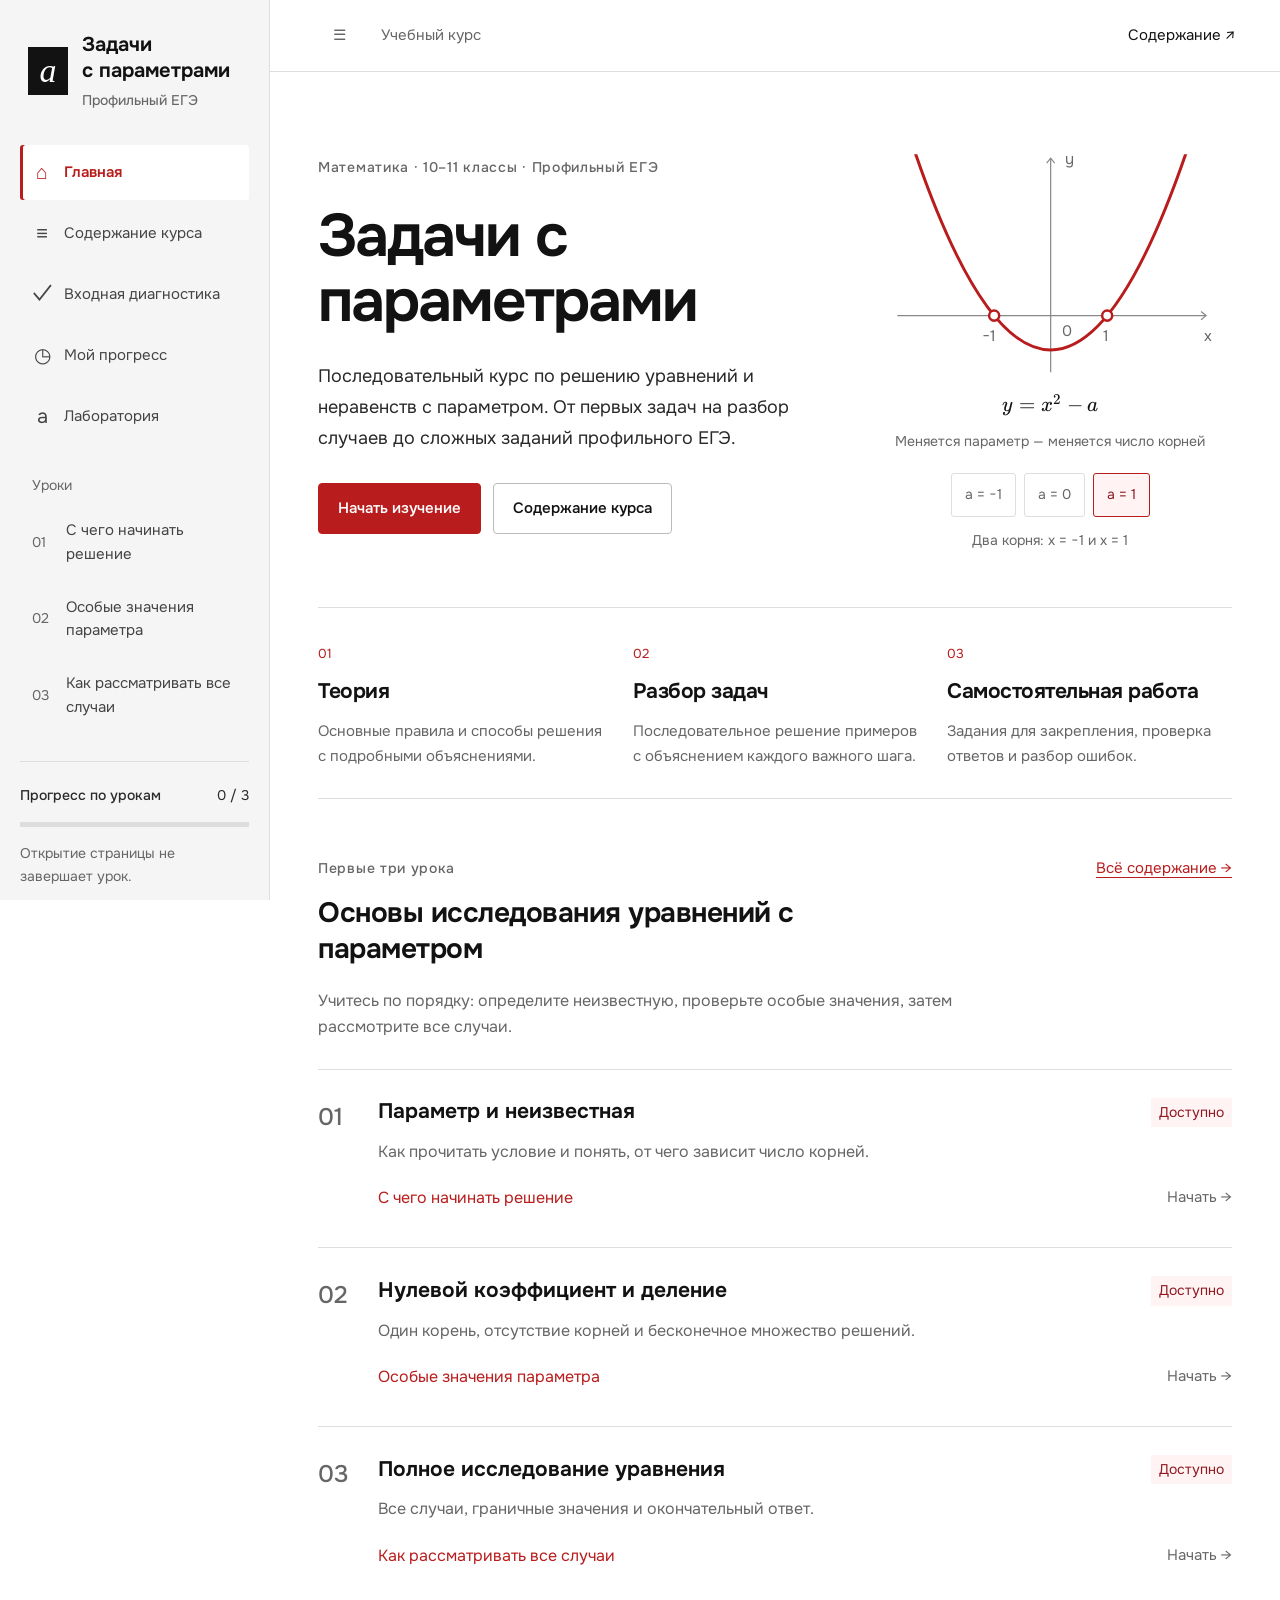
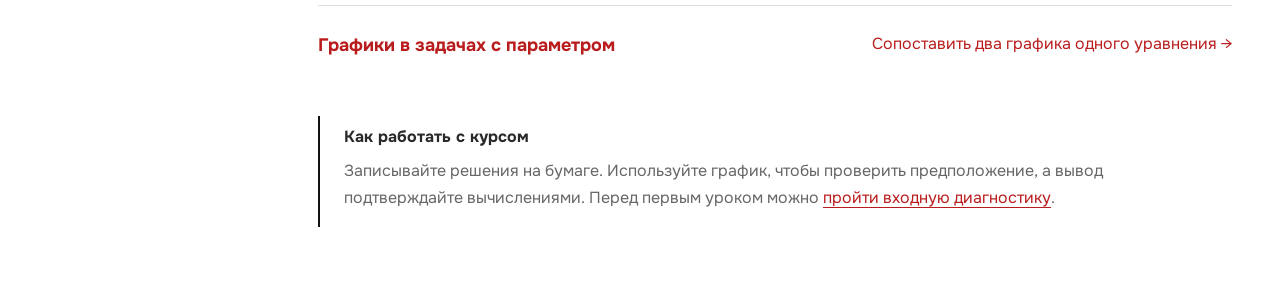
==== commit 538f0316: "Publish course d048ec2b8b6fe641baacf2a8ee71c00e9a101ee7" ====
--- a/index.html
+++ b/index.html
@@ -6,10 +6,10 @@
     <link rel="icon" type="image/svg+xml" href="data:image/svg+xml,%3Csvg xmlns='http://www.w3.org/2000/svg' viewBox='0 0 64 64'%3E%3Crect width='64' height='64' rx='16' fill='%23B91C1C'/%3E%3Ctext x='32' y='47' text-anchor='middle' font-family='Georgia,serif' font-size='48' font-style='italic' fill='white'%3Ea%3C/text%3E%3C/svg%3E" />
     <meta name="description" content="Учебный курс по задачам с параметрами: теория, интерактивные исследования, самостоятельная практика и диагностика." />
     <title>Задачи с параметрами · Профильный ЕГЭ</title>
-    <script type="module" crossorigin src="./assets/index-p_dtMDHJ.js"></script>
+    <script type="module" crossorigin src="./assets/index-MjmST3QM.js"></script>
     <link rel="modulepreload" crossorigin href="./assets/react-DfSJUp79.js">
     <link rel="modulepreload" crossorigin href="./assets/math-Dc8nsIP1.js">
-    <link rel="stylesheet" crossorigin href="./assets/index-Bs0kTd6K.css">
+    <link rel="stylesheet" crossorigin href="./assets/index-C3YbG9sB.css">
   </head>
   <body>
     <div id="root"></div>
--- a/assets/index-C3YbG9sB.css
+++ b/assets/index-C3YbG9sB.css
@@ -0,0 +1 @@
+@font-face{font-display:block;font-family:KaTeX_AMS;font-style:normal;font-weight:400;src:url(./KaTeX_AMS-Regular-BQhdFMY1.woff2) format("woff2"),url(./KaTeX_AMS-Regular-DMm9YOAa.woff) format("woff"),url(./KaTeX_AMS-Regular-DRggAlZN.ttf) format("truetype")}@font-face{font-display:block;font-family:KaTeX_Caligraphic;font-style:normal;font-weight:700;src:url(./KaTeX_Caligraphic-Bold-Dq_IR9rO.woff2) format("woff2"),url(./KaTeX_Caligraphic-Bold-BEiXGLvX.woff) format("woff"),url(./KaTeX_Caligraphic-Bold-ATXxdsX0.ttf) format("truetype")}@font-face{font-display:block;font-family:KaTeX_Caligraphic;font-style:normal;font-weight:400;src:url(./KaTeX_Caligraphic-Regular-Di6jR-x-.woff2) format("woff2"),url(./KaTeX_Caligraphic-Regular-CTRA-rTL.woff) format("woff"),url(./KaTeX_Caligraphic-Regular-wX97UBjC.ttf) format("truetype")}@font-face{font-display:block;font-family:KaTeX_Fraktur;font-style:normal;font-weight:700;src:url(./KaTeX_Fraktur-Bold-CL6g_b3V.woff2) format("woff2"),url(./KaTeX_Fraktur-Bold-BsDP51OF.woff) format("woff"),url(./KaTeX_Fraktur-Bold-BdnERNNW.ttf) format("truetype")}@font-face{font-display:block;font-family:KaTeX_Fraktur;font-style:normal;font-weight:400;src:url(./KaTeX_Fraktur-Regular-CTYiF6lA.woff2) format("woff2"),url(./KaTeX_Fraktur-Regular-Dxdc4cR9.woff) format("woff"),url(./KaTeX_Fraktur-Regular-CB_wures.ttf) format("truetype")}@font-face{font-display:block;font-family:KaTeX_Main;font-style:normal;font-weight:700;src:url(./KaTeX_Main-Bold-Cx986IdX.woff2) format("woff2"),url(./KaTeX_Main-Bold-Jm3AIy58.woff) format("woff"),url(./KaTeX_Main-Bold-waoOVXN0.ttf) format("truetype")}@font-face{font-display:block;font-family:KaTeX_Main;font-style:italic;font-weight:700;src:url(./KaTeX_Main-BoldItalic-DxDJ3AOS.woff2) format("woff2"),url(./KaTeX_Main-BoldItalic-SpSLRI95.woff) format("woff"),url(./KaTeX_Main-BoldItalic-DzxPMmG6.ttf) format("truetype")}@font-face{font-display:block;font-family:KaTeX_Main;font-style:italic;font-weight:400;src:url(./KaTeX_Main-Italic-NWA7e6Wa.woff2) format("woff2"),url(./KaTeX_Main-Italic-BMLOBm91.woff) format("woff"),url(./KaTeX_Main-Italic-3WenGoN9.ttf) format("truetype")}@font-face{font-display:block;font-family:KaTeX_Main;font-style:normal;font-weight:400;src:url(./KaTeX_Main-Regular-B22Nviop.woff2) format("woff2"),url(./KaTeX_Main-Regular-Dr94JaBh.woff) format("woff"),url(./KaTeX_Main-Regular-ypZvNtVU.ttf) format("truetype")}@font-face{font-display:block;font-family:KaTeX_Math;font-style:italic;font-weight:700;src:url(./KaTeX_Math-BoldItalic-CZnvNsCZ.woff2) format("woff2"),url(./KaTeX_Math-BoldItalic-iY-2wyZ7.woff) format("woff"),url(./KaTeX_Math-BoldItalic-B3XSjfu4.ttf) format("truetype")}@font-face{font-display:block;font-family:KaTeX_Math;font-style:italic;font-weight:400;src:url(./KaTeX_Math-Italic-t53AETM-.woff2) format("woff2"),url(./KaTeX_Math-Italic-DA0__PXp.woff) format("woff"),url(./KaTeX_Math-Italic-flOr_0UB.ttf) format("truetype")}@font-face{font-display:block;font-family:KaTeX_SansSerif;font-style:normal;font-weight:700;src:url(./KaTeX_SansSerif-Bold-D1sUS0GD.woff2) format("woff2"),url(./KaTeX_SansSerif-Bold-DbIhKOiC.woff) format("woff"),url(./KaTeX_SansSerif-Bold-CFMepnvq.ttf) format("truetype")}@font-face{font-display:block;font-family:KaTeX_SansSerif;font-style:italic;font-weight:400;src:url(./KaTeX_SansSerif-Italic-C3H0VqGB.woff2) format("woff2"),url(./KaTeX_SansSerif-Italic-DN2j7dab.woff) format("woff"),url(./KaTeX_SansSerif-Italic-YYjJ1zSn.ttf) format("truetype")}@font-face{font-display:block;font-family:KaTeX_SansSerif;font-style:normal;font-weight:400;src:url(./KaTeX_SansSerif-Regular-DDBCnlJ7.woff2) format("woff2"),url(./KaTeX_SansSerif-Regular-CS6fqUqJ.woff) format("woff"),url(./KaTeX_SansSerif-Regular-BNo7hRIc.ttf) format("truetype")}@font-face{font-display:block;font-family:KaTeX_Script;font-style:normal;font-weight:400;src:url(./KaTeX_Script-Regular-D3wIWfF6.woff2) format("woff2"),url(./KaTeX_Script-Regular-D5yQViql.woff) format("woff"),url(./KaTeX_Script-Regular-C5JkGWo-.ttf) format("truetype")}@font-face{font-display:block;font-family:KaTeX_Size1;font-style:normal;font-weight:400;src:url(./KaTeX_Size1-Regular-mCD8mA8B.woff2) format("woff2"),url(./KaTeX_Size1-Regular-C195tn64.woff) format("woff"),url(./KaTeX_Size1-Regular-Dbsnue_I.ttf) format("truetype")}@font-face{font-display:block;font-family:KaTeX_Size2;font-style:normal;font-weight:400;src:url(./KaTeX_Size2-Regular-Dy4dx90m.woff2) format("woff2"),url(./KaTeX_Size2-Regular-oD1tc_U0.woff) format("woff"),url(./KaTeX_Size2-Regular-B7gKUWhC.ttf) format("truetype")}@font-face{font-display:block;font-family:KaTeX_Size3;font-style:normal;font-weight:400;src:url([data-uri]) format("woff2"),url(./KaTeX_Size3-Regular-CTq5MqoE.woff) format("woff"),url(./KaTeX_Size3-Regular-DgpXs0kz.ttf) format("truetype")}@font-face{font-display:block;font-family:KaTeX_Size4;font-style:normal;font-weight:400;src:url(./KaTeX_Size4-Regular-Dl5lxZxV.woff2) format("woff2"),url(./KaTeX_Size4-Regular-BF-4gkZK.woff) format("woff"),url(./KaTeX_Size4-Regular-DWFBv043.ttf) format("truetype")}@font-face{font-display:block;font-family:KaTeX_Typewriter;font-style:normal;font-weight:400;src:url(./KaTeX_Typewriter-Regular-CO6r4hn1.woff2) format("woff2"),url(./KaTeX_Typewriter-Regular-C0xS9mPB.woff) format("woff"),url(./KaTeX_Typewriter-Regular-D3Ib7_Hf.ttf) format("truetype")}.katex{font: 1.21em KaTeX_Main,Times New Roman,serif;line-height:1.2;position:relative;text-indent:0;text-rendering:auto}.katex *{-ms-high-contrast-adjust:none!important;border-color:currentColor}.katex .katex-version:after{content:"0.16.47"}.katex .katex-mathml{border:0;-webkit-clip-path:inset(50%);clip-path:inset(50%);height:1px;overflow:hidden;padding:0;position:absolute;width:1px}.katex .katex-html>.newline{display:block}.katex .base{position:relative;white-space:nowrap;width:-webkit-min-content;width:-moz-min-content;width:min-content}.katex .base,.katex .strut{display:inline-block}.katex .textbf{font-weight:700}.katex .textit{font-style:italic}.katex .textrm{font-family:KaTeX_Main}.katex .textsf{font-family:KaTeX_SansSerif}.katex .texttt{font-family:KaTeX_Typewriter}.katex .mathnormal{font-family:KaTeX_Math;font-style:italic}.katex .mathit{font-family:KaTeX_Main;font-style:italic}.katex .mathrm{font-style:normal}.katex .mathbf{font-family:KaTeX_Main;font-weight:700}.katex .boldsymbol{font-family:KaTeX_Math;font-style:italic;font-weight:700}.katex .amsrm,.katex .mathbb,.katex .textbb{font-family:KaTeX_AMS}.katex .mathcal{font-family:KaTeX_Caligraphic}.katex .mathfrak,.katex .textfrak{font-family:KaTeX_Fraktur}.katex .mathboldfrak,.katex .textboldfrak{font-family:KaTeX_Fraktur;font-weight:700}.katex .mathtt{font-family:KaTeX_Typewriter}.katex .mathscr,.katex .textscr{font-family:KaTeX_Script}.katex .mathsf,.katex .textsf{font-family:KaTeX_SansSerif}.katex .mathboldsf,.katex .textboldsf{font-family:KaTeX_SansSerif;font-weight:700}.katex .mathitsf,.katex .mathsfit,.katex .textitsf{font-family:KaTeX_SansSerif;font-style:italic}.katex .mainrm{font-family:KaTeX_Main;font-style:normal}.katex .vlist-t{border-collapse:collapse;display:inline-table;table-layout:fixed}.katex .vlist-r{display:table-row}.katex .vlist{display:table-cell;position:relative;vertical-align:bottom}.katex .vlist>span{display:block;height:0;position:relative}.katex .vlist>span>span{display:inline-block}.katex .vlist>span>.pstrut{overflow:hidden;width:0}.katex .vlist-t2{margin-right:-2px}.katex .vlist-s{display:table-cell;font-size:1px;min-width:2px;vertical-align:bottom;width:2px}.katex .vbox{align-items:baseline;display:inline-flex;flex-direction:column}.katex .hbox{width:100%}.katex .hbox,.katex .thinbox{display:inline-flex;flex-direction:row}.katex .thinbox{max-width:0;width:0}.katex .msupsub{text-align:left}.katex .mfrac>span>span{text-align:center}.katex .mfrac .frac-line{border-bottom-style:solid;display:inline-block;width:100%}.katex .hdashline,.katex .hline,.katex .mfrac .frac-line,.katex .overline .overline-line,.katex .rule,.katex .underline .underline-line{min-height:1px}.katex .mspace{display:inline-block}.katex .smash{display:inline;line-height:0}.katex .clap,.katex .llap,.katex .rlap{position:relative;width:0}.katex .clap>.inner,.katex .llap>.inner,.katex .rlap>.inner{position:absolute}.katex .clap>.fix,.katex .llap>.fix,.katex .rlap>.fix{display:inline-block}.katex .llap>.inner{right:0}.katex .clap>.inner,.katex .rlap>.inner{left:0}.katex .clap>.inner>span{margin-left:-50%;margin-right:50%}.katex .rule{border:0 solid;display:inline-block;position:relative}.katex .hline,.katex .overline .overline-line,.katex .underline .underline-line{border-bottom-style:solid;display:inline-block;width:100%}.katex .hdashline{border-bottom-style:dashed;display:inline-block;width:100%}.katex .sqrt>.root{margin-left:.2777777778em;margin-right:-.5555555556em}.katex .fontsize-ensurer.reset-size1.size1,.katex .sizing.reset-size1.size1{font-size:1em}.katex .fontsize-ensurer.reset-size1.size2,.katex .sizing.reset-size1.size2{font-size:1.2em}.katex .fontsize-ensurer.reset-size1.size3,.katex .sizing.reset-size1.size3{font-size:1.4em}.katex .fontsize-ensurer.reset-size1.size4,.katex .sizing.reset-size1.size4{font-size:1.6em}.katex .fontsize-ensurer.reset-size1.size5,.katex .sizing.reset-size1.size5{font-size:1.8em}.katex .fontsize-ensurer.reset-size1.size6,.katex .sizing.reset-size1.size6{font-size:2em}.katex .fontsize-ensurer.reset-size1.size7,.katex .sizing.reset-size1.size7{font-size:2.4em}.katex .fontsize-ensurer.reset-size1.size8,.katex .sizing.reset-size1.size8{font-size:2.88em}.katex .fontsize-ensurer.reset-size1.size9,.katex .sizing.reset-size1.size9{font-size:3.456em}.katex .fontsize-ensurer.reset-size1.size10,.katex .sizing.reset-size1.size10{font-size:4.148em}.katex .fontsize-ensurer.reset-size1.size11,.katex .sizing.reset-size1.size11{font-size:4.976em}.katex .fontsize-ensurer.reset-size2.size1,.katex .sizing.reset-size2.size1{font-size:.8333333333em}.katex .fontsize-ensurer.reset-size2.size2,.katex .sizing.reset-size2.size2{font-size:1em}.katex .fontsize-ensurer.reset-size2.size3,.katex .sizing.reset-size2.size3{font-size:1.1666666667em}.katex .fontsize-ensurer.reset-size2.size4,.katex .sizing.reset-size2.size4{font-size:1.3333333333em}.katex .fontsize-ensurer.reset-size2.size5,.katex .sizing.reset-size2.size5{font-size:1.5em}.katex .fontsize-ensurer.reset-size2.size6,.katex .sizing.reset-size2.size6{font-size:1.6666666667em}.katex .fontsize-ensurer.reset-size2.size7,.katex .sizing.reset-size2.size7{font-size:2em}.katex .fontsize-ensurer.reset-size2.size8,.katex .sizing.reset-size2.size8{font-size:2.4em}.katex .fontsize-ensurer.reset-size2.size9,.katex .sizing.reset-size2.size9{font-size:2.88em}.katex .fontsize-ensurer.reset-size2.size10,.katex .sizing.reset-size2.size10{font-size:3.4566666667em}.katex .fontsize-ensurer.reset-size2.size11,.katex .sizing.reset-size2.size11{font-size:4.1466666667em}.katex .fontsize-ensurer.reset-size3.size1,.katex .sizing.reset-size3.size1{font-size:.7142857143em}.katex .fontsize-ensurer.reset-size3.size2,.katex .sizing.reset-size3.size2{font-size:.8571428571em}.katex .fontsize-ensurer.reset-size3.size3,.katex .sizing.reset-size3.size3{font-size:1em}.katex .fontsize-ensurer.reset-size3.size4,.katex .sizing.reset-size3.size4{font-size:1.1428571429em}.katex .fontsize-ensurer.reset-size3.size5,.katex .sizing.reset-size3.size5{font-size:1.2857142857em}.katex .fontsize-ensurer.reset-size3.size6,.katex .sizing.reset-size3.size6{font-size:1.4285714286em}.katex .fontsize-ensurer.reset-size3.size7,.katex .sizing.reset-size3.size7{font-size:1.7142857143em}.katex .fontsize-ensurer.reset-size3.size8,.katex .sizing.reset-size3.size8{font-size:2.0571428571em}.katex .fontsize-ensurer.reset-size3.size9,.katex .sizing.reset-size3.size9{font-size:2.4685714286em}.katex .fontsize-ensurer.reset-size3.size10,.katex .sizing.reset-size3.size10{font-size:2.9628571429em}.katex .fontsize-ensurer.reset-size3.size11,.katex .sizing.reset-size3.size11{font-size:3.5542857143em}.katex .fontsize-ensurer.reset-size4.size1,.katex .sizing.reset-size4.size1{font-size:.625em}.katex .fontsize-ensurer.reset-size4.size2,.katex .sizing.reset-size4.size2{font-size:.75em}.katex .fontsize-ensurer.reset-size4.size3,.katex .sizing.reset-size4.size3{font-size:.875em}.katex .fontsize-ensurer.reset-size4.size4,.katex .sizing.reset-size4.size4{font-size:1em}.katex .fontsize-ensurer.reset-size4.size5,.katex .sizing.reset-size4.size5{font-size:1.125em}.katex .fontsize-ensurer.reset-size4.size6,.katex .sizing.reset-size4.size6{font-size:1.25em}.katex .fontsize-ensurer.reset-size4.size7,.katex .sizing.reset-size4.size7{font-size:1.5em}.katex .fontsize-ensurer.reset-size4.size8,.katex .sizing.reset-size4.size8{font-size:1.8em}.katex .fontsize-ensurer.reset-size4.size9,.katex .sizing.reset-size4.size9{font-size:2.16em}.katex .fontsize-ensurer.reset-size4.size10,.katex .sizing.reset-size4.size10{font-size:2.5925em}.katex .fontsize-ensurer.reset-size4.size11,.katex .sizing.reset-size4.size11{font-size:3.11em}.katex .fontsize-ensurer.reset-size5.size1,.katex .sizing.reset-size5.size1{font-size:.5555555556em}.katex .fontsize-ensurer.reset-size5.size2,.katex .sizing.reset-size5.size2{font-size:.6666666667em}.katex .fontsize-ensurer.reset-size5.size3,.katex .sizing.reset-size5.size3{font-size:.7777777778em}.katex .fontsize-ensurer.reset-size5.size4,.katex .sizing.reset-size5.size4{font-size:.8888888889em}.katex .fontsize-ensurer.reset-size5.size5,.katex .sizing.reset-size5.size5{font-size:1em}.katex .fontsize-ensurer.reset-size5.size6,.katex .sizing.reset-size5.size6{font-size:1.1111111111em}.katex .fontsize-ensurer.reset-size5.size7,.katex .sizing.reset-size5.size7{font-size:1.3333333333em}.katex .fontsize-ensurer.reset-size5.size8,.katex .sizing.reset-size5.size8{font-size:1.6em}.katex .fontsize-ensurer.reset-size5.size9,.katex .sizing.reset-size5.size9{font-size:1.92em}.katex .fontsize-ensurer.reset-size5.size10,.katex .sizing.reset-size5.size10{font-size:2.3044444444em}.katex .fontsize-ensurer.reset-size5.size11,.katex .sizing.reset-size5.size11{font-size:2.7644444444em}.katex .fontsize-ensurer.reset-size6.size1,.katex .sizing.reset-size6.size1{font-size:.5em}.katex .fontsize-ensurer.reset-size6.size2,.katex .sizing.reset-size6.size2{font-size:.6em}.katex .fontsize-ensurer.reset-size6.size3,.katex .sizing.reset-size6.size3{font-size:.7em}.katex .fontsize-ensurer.reset-size6.size4,.katex .sizing.reset-size6.size4{font-size:.8em}.katex .fontsize-ensurer.reset-size6.size5,.katex .sizing.reset-size6.size5{font-size:.9em}.katex .fontsize-ensurer.reset-size6.size6,.katex .sizing.reset-size6.size6{font-size:1em}.katex .fontsize-ensurer.reset-size6.size7,.katex .sizing.reset-size6.size7{font-size:1.2em}.katex .fontsize-ensurer.reset-size6.size8,.katex .sizing.reset-size6.size8{font-size:1.44em}.katex .fontsize-ensurer.reset-size6.size9,.katex .sizing.reset-size6.size9{font-size:1.728em}.katex .fontsize-ensurer.reset-size6.size10,.katex .sizing.reset-size6.size10{font-size:2.074em}.katex .fontsize-ensurer.reset-size6.size11,.katex .sizing.reset-size6.size11{font-size:2.488em}.katex .fontsize-ensurer.reset-size7.size1,.katex .sizing.reset-size7.size1{font-size:.4166666667em}.katex .fontsize-ensurer.reset-size7.size2,.katex .sizing.reset-size7.size2{font-size:.5em}.katex .fontsize-ensurer.reset-size7.size3,.katex .sizing.reset-size7.size3{font-size:.5833333333em}.katex .fontsize-ensurer.reset-size7.size4,.katex .sizing.reset-size7.size4{font-size:.6666666667em}.katex .fontsize-ensurer.reset-size7.size5,.katex .sizing.reset-size7.size5{font-size:.75em}.katex .fontsize-ensurer.reset-size7.size6,.katex .sizing.reset-size7.size6{font-size:.8333333333em}.katex .fontsize-ensurer.reset-size7.size7,.katex .sizing.reset-size7.size7{font-size:1em}.katex .fontsize-ensurer.reset-size7.size8,.katex .sizing.reset-size7.size8{font-size:1.2em}.katex .fontsize-ensurer.reset-size7.size9,.katex .sizing.reset-size7.size9{font-size:1.44em}.katex .fontsize-ensurer.reset-size7.size10,.katex .sizing.reset-size7.size10{font-size:1.7283333333em}.katex .fontsize-ensurer.reset-size7.size11,.katex .sizing.reset-size7.size11{font-size:2.0733333333em}.katex .fontsize-ensurer.reset-size8.size1,.katex .sizing.reset-size8.size1{font-size:.3472222222em}.katex .fontsize-ensurer.reset-size8.size2,.katex .sizing.reset-size8.size2{font-size:.4166666667em}.katex .fontsize-ensurer.reset-size8.size3,.katex .sizing.reset-size8.size3{font-size:.4861111111em}.katex .fontsize-ensurer.reset-size8.size4,.katex .sizing.reset-size8.size4{font-size:.5555555556em}.katex .fontsize-ensurer.reset-size8.size5,.katex .sizing.reset-size8.size5{font-size:.625em}.katex .fontsize-ensurer.reset-size8.size6,.katex .sizing.reset-size8.size6{font-size:.6944444444em}.katex .fontsize-ensurer.reset-size8.size7,.katex .sizing.reset-size8.size7{font-size:.8333333333em}.katex .fontsize-ensurer.reset-size8.size8,.katex .sizing.reset-size8.size8{font-size:1em}.katex .fontsize-ensurer.reset-size8.size9,.katex .sizing.reset-size8.size9{font-size:1.2em}.katex .fontsize-ensurer.reset-size8.size10,.katex .sizing.reset-size8.size10{font-size:1.4402777778em}.katex .fontsize-ensurer.reset-size8.size11,.katex .sizing.reset-size8.size11{font-size:1.7277777778em}.katex .fontsize-ensurer.reset-size9.size1,.katex .sizing.reset-size9.size1{font-size:.2893518519em}.katex .fontsize-ensurer.reset-size9.size2,.katex .sizing.reset-size9.size2{font-size:.3472222222em}.katex .fontsize-ensurer.reset-size9.size3,.katex .sizing.reset-size9.size3{font-size:.4050925926em}.katex .fontsize-ensurer.reset-size9.size4,.katex .sizing.reset-size9.size4{font-size:.462962963em}.katex .fontsize-ensurer.reset-size9.size5,.katex .sizing.reset-size9.size5{font-size:.5208333333em}.katex .fontsize-ensurer.reset-size9.size6,.katex .sizing.reset-size9.size6{font-size:.5787037037em}.katex .fontsize-ensurer.reset-size9.size7,.katex .sizing.reset-size9.size7{font-size:.6944444444em}.katex .fontsize-ensurer.reset-size9.size8,.katex .sizing.reset-size9.size8{font-size:.8333333333em}.katex .fontsize-ensurer.reset-size9.size9,.katex .sizing.reset-size9.size9{font-size:1em}.katex .fontsize-ensurer.reset-size9.size10,.katex .sizing.reset-size9.size10{font-size:1.2002314815em}.katex .fontsize-ensurer.reset-size9.size11,.katex .sizing.reset-size9.size11{font-size:1.4398148148em}.katex .fontsize-ensurer.reset-size10.size1,.katex .sizing.reset-size10.size1{font-size:.2410800386em}.katex .fontsize-ensurer.reset-size10.size2,.katex .sizing.reset-size10.size2{font-size:.2892960463em}.katex .fontsize-ensurer.reset-size10.size3,.katex .sizing.reset-size10.size3{font-size:.337512054em}.katex .fontsize-ensurer.reset-size10.size4,.katex .sizing.reset-size10.size4{font-size:.3857280617em}.katex .fontsize-ensurer.reset-size10.size5,.katex .sizing.reset-size10.size5{font-size:.4339440694em}.katex .fontsize-ensurer.reset-size10.size6,.katex .sizing.reset-size10.size6{font-size:.4821600771em}.katex .fontsize-ensurer.reset-size10.size7,.katex .sizing.reset-size10.size7{font-size:.5785920926em}.katex .fontsize-ensurer.reset-size10.size8,.katex .sizing.reset-size10.size8{font-size:.6943105111em}.katex .fontsize-ensurer.reset-size10.size9,.katex .sizing.reset-size10.size9{font-size:.8331726133em}.katex .fontsize-ensurer.reset-size10.size10,.katex .sizing.reset-size10.size10{font-size:1em}.katex .fontsize-ensurer.reset-size10.size11,.katex .sizing.reset-size10.size11{font-size:1.1996142719em}.katex .fontsize-ensurer.reset-size11.size1,.katex .sizing.reset-size11.size1{font-size:.2009646302em}.katex .fontsize-ensurer.reset-size11.size2,.katex .sizing.reset-size11.size2{font-size:.2411575563em}.katex .fontsize-ensurer.reset-size11.size3,.katex .sizing.reset-size11.size3{font-size:.2813504823em}.katex .fontsize-ensurer.reset-size11.size4,.katex .sizing.reset-size11.size4{font-size:.3215434084em}.katex .fontsize-ensurer.reset-size11.size5,.katex .sizing.reset-size11.size5{font-size:.3617363344em}.katex .fontsize-ensurer.reset-size11.size6,.katex .sizing.reset-size11.size6{font-size:.4019292605em}.katex .fontsize-ensurer.reset-size11.size7,.katex .sizing.reset-size11.size7{font-size:.4823151125em}.katex .fontsize-ensurer.reset-size11.size8,.katex .sizing.reset-size11.size8{font-size:.578778135em}.katex .fontsize-ensurer.reset-size11.size9,.katex .sizing.reset-size11.size9{font-size:.6945337621em}.katex .fontsize-ensurer.reset-size11.size10,.katex .sizing.reset-size11.size10{font-size:.8336012862em}.katex .fontsize-ensurer.reset-size11.size11,.katex .sizing.reset-size11.size11{font-size:1em}.katex .delimsizing.size1{font-family:KaTeX_Size1}.katex .delimsizing.size2{font-family:KaTeX_Size2}.katex .delimsizing.size3{font-family:KaTeX_Size3}.katex .delimsizing.size4{font-family:KaTeX_Size4}.katex .delimsizing.mult .delim-size1>span{font-family:KaTeX_Size1}.katex .delimsizing.mult .delim-size4>span{font-family:KaTeX_Size4}.katex .nulldelimiter{display:inline-block;width:.12em}.katex .delimcenter,.katex .op-symbol{position:relative}.katex .op-symbol.small-op{font-family:KaTeX_Size1}.katex .op-symbol.large-op{font-family:KaTeX_Size2}.katex .accent>.vlist-t,.katex .op-limits>.vlist-t{text-align:center}.katex .accent .accent-body{position:relative}.katex .accent .accent-body:not(.accent-full){width:0}.katex .overlay{display:block}.katex .mtable .vertical-separator{display:inline-block;min-width:1px}.katex .mtable .arraycolsep{display:inline-block}.katex .mtable .col-align-c>.vlist-t{text-align:center}.katex .mtable .col-align-l>.vlist-t{text-align:left}.katex .mtable .col-align-r>.vlist-t{text-align:right}.katex .svg-align{text-align:left}.katex svg{fill:currentColor;stroke:currentColor;display:block;height:inherit;position:absolute;width:100%}.katex svg path{stroke:none}.katex svg{fill-rule:nonzero;fill-opacity:1;stroke-width:1;stroke-linecap:butt;stroke-linejoin:miter;stroke-miterlimit:4;stroke-dasharray:none;stroke-dashoffset:0;stroke-opacity:1}.katex img{border-style:none;max-height:none;max-width:none;min-height:0;min-width:0}.katex .stretchy{display:block;overflow:hidden;position:relative;width:100%}.katex .stretchy:after,.katex .stretchy:before{content:""}.katex .hide-tail{overflow:hidden;position:relative;width:100%}.katex .halfarrow-left{left:0;overflow:hidden;position:absolute;width:50.2%}.katex .halfarrow-right{overflow:hidden;position:absolute;right:0;width:50.2%}.katex .brace-left{left:0;overflow:hidden;position:absolute;width:25.1%}.katex .brace-center{left:25%;overflow:hidden;position:absolute;width:50%}.katex .brace-right{overflow:hidden;position:absolute;right:0;width:25.1%}.katex .x-arrow-pad{padding:0 .5em}.katex .cd-arrow-pad{padding:0 .55556em 0 .27778em}.katex .mover,.katex .munder,.katex .x-arrow{text-align:center}.katex .boxpad{padding:0 .3em}.katex .fbox,.katex .fcolorbox{border:.04em solid;box-sizing:border-box}.katex .cancel-pad{padding:0 .2em}.katex .cancel-lap{margin-left:-.2em;margin-right:-.2em}.katex .sout{border-bottom-style:solid;border-bottom-width:.08em}.katex .angl{border-right:.049em solid;border-top:.049em solid;box-sizing:border-box;margin-right:.03889em}.katex .anglpad{padding:0 .03889em}.katex .eqn-num:before{content:"(" counter(katexEqnNo) ")";counter-increment:katexEqnNo}.katex .mml-eqn-num:before{content:"(" counter(mmlEqnNo) ")";counter-increment:mmlEqnNo}.katex .mtr-glue{width:50%}.katex .cd-vert-arrow{display:inline-block;position:relative}.katex .cd-label-left{display:inline-block;position:absolute;right:calc(50% + .3em);text-align:left}.katex .cd-label-right{display:inline-block;left:calc(50% + .3em);position:absolute;text-align:right}.katex-display{display:block;margin:1em 0;text-align:center}.katex-display>.katex{display:block;text-align:center;white-space:nowrap}.katex-display>.katex>.katex-html{display:block;position:relative}.katex-display>.katex>.katex-html>.tag{position:absolute;right:0}.katex-display.leqno>.katex>.katex-html>.tag{left:0;right:auto}.katex-display.fleqn>.katex{padding-left:2em;text-align:left}body{counter-reset:katexEqnNo mmlEqnNo}@font-face{font-family:Onest Variable;font-style:normal;font-display:swap;font-weight:100 900;src:url(./onest-cyrillic-ext-wght-normal-DOFToQv1.woff2) format("woff2-variations");unicode-range:U+0460-052F,U+1C80-1C8A,U+20B4,U+2DE0-2DFF,U+A640-A69F,U+FE2E-FE2F}@font-face{font-family:Onest Variable;font-style:normal;font-display:swap;font-weight:100 900;src:url(./onest-cyrillic-wght-normal-DayYxulF.woff2) format("woff2-variations");unicode-range:U+0301,U+0400-045F,U+0490-0491,U+04B0-04B1,U+2116}@font-face{font-family:Onest Variable;font-style:normal;font-display:swap;font-weight:100 900;src:url(./onest-math-wght-normal-Bl4ZGkZl.woff2) format("woff2-variations");unicode-range:U+0302-0303,U+0305,U+0307-0308,U+0310,U+0312,U+0315,U+031A,U+0326-0327,U+032C,U+032F-0330,U+0332-0333,U+0338,U+033A,U+0346,U+034D,U+0391-03A1,U+03A3-03A9,U+03B1-03C9,U+03D1,U+03D5-03D6,U+03F0-03F1,U+03F4-03F5,U+2016-2017,U+2034-2038,U+203C,U+2040,U+2043,U+2047,U+2050,U+2057,U+205F,U+2070-2071,U+2074-208E,U+2090-209C,U+20D0-20DC,U+20E1,U+20E5-20EF,U+2100-2112,U+2114-2115,U+2117-2121,U+2123-214F,U+2190,U+2192,U+2194-21AE,U+21B0-21E5,U+21F1-21F2,U+21F4-2211,U+2213-2214,U+2216-22FF,U+2308-230B,U+2310,U+2319,U+231C-2321,U+2336-237A,U+237C,U+2395,U+239B-23B7,U+23D0,U+23DC-23E1,U+2474-2475,U+25AF,U+25B3,U+25B7,U+25BD,U+25C1,U+25CA,U+25CC,U+25FB,U+266D-266F,U+27C0-27FF,U+2900-2AFF,U+2B0E-2B11,U+2B30-2B4C,U+2BFE,U+3030,U+FF5B,U+FF5D,U+1D400-1D7FF,U+1EE00-1EEFF}@font-face{font-family:Onest Variable;font-style:normal;font-display:swap;font-weight:100 900;src:url(./onest-symbols-wght-normal-DxQzqQfC.woff2) format("woff2-variations");unicode-range:U+0001-000C,U+000E-001F,U+007F-009F,U+20DD-20E0,U+20E2-20E4,U+2150-218F,U+2190,U+2192,U+2194-2199,U+21AF,U+21E6-21F0,U+21F3,U+2218-2219,U+2299,U+22C4-22C6,U+2300-243F,U+2440-244A,U+2460-24FF,U+25A0-27BF,U+2800-28FF,U+2921-2922,U+2981,U+29BF,U+29EB,U+2B00-2BFF,U+4DC0-4DFF,U+FFF9-FFFB,U+10140-1018E,U+10190-1019C,U+101A0,U+101D0-101FD,U+102E0-102FB,U+10E60-10E7E,U+1D2C0-1D2D3,U+1D2E0-1D37F,U+1F000-1F0FF,U+1F100-1F1AD,U+1F1E6-1F1FF,U+1F30D-1F30F,U+1F315,U+1F31C,U+1F31E,U+1F320-1F32C,U+1F336,U+1F378,U+1F37D,U+1F382,U+1F393-1F39F,U+1F3A7-1F3A8,U+1F3AC-1F3AF,U+1F3C2,U+1F3C4-1F3C6,U+1F3CA-1F3CE,U+1F3D4-1F3E0,U+1F3ED,U+1F3F1-1F3F3,U+1F3F5-1F3F7,U+1F408,U+1F415,U+1F41F,U+1F426,U+1F43F,U+1F441-1F442,U+1F444,U+1F446-1F449,U+1F44C-1F44E,U+1F453,U+1F46A,U+1F47D,U+1F4A3,U+1F4B0,U+1F4B3,U+1F4B9,U+1F4BB,U+1F4BF,U+1F4C8-1F4CB,U+1F4D6,U+1F4DA,U+1F4DF,U+1F4E3-1F4E6,U+1F4EA-1F4ED,U+1F4F7,U+1F4F9-1F4FB,U+1F4FD-1F4FE,U+1F503,U+1F507-1F50B,U+1F50D,U+1F512-1F513,U+1F53E-1F54A,U+1F54F-1F5FA,U+1F610,U+1F650-1F67F,U+1F687,U+1F68D,U+1F691,U+1F694,U+1F698,U+1F6AD,U+1F6B2,U+1F6B9-1F6BA,U+1F6BC,U+1F6C6-1F6CF,U+1F6D3-1F6D7,U+1F6E0-1F6EA,U+1F6F0-1F6F3,U+1F6F7-1F6FC,U+1F700-1F7FF,U+1F800-1F80B,U+1F810-1F847,U+1F850-1F859,U+1F860-1F887,U+1F890-1F8AD,U+1F8B0-1F8BB,U+1F8C0-1F8C1,U+1F900-1F90B,U+1F93B,U+1F946,U+1F984,U+1F996,U+1F9E9,U+1FA00-1FA6F,U+1FA70-1FA7C,U+1FA80-1FA89,U+1FA8F-1FAC6,U+1FACE-1FADC,U+1FADF-1FAE9,U+1FAF0-1FAF8,U+1FB00-1FBFF}@font-face{font-family:Onest Variable;font-style:normal;font-display:swap;font-weight:100 900;src:url(./onest-vietnamese-wght-normal-BBxOatbv.woff2) format("woff2-variations");unicode-range:U+0102-0103,U+0110-0111,U+0128-0129,U+0168-0169,U+01A0-01A1,U+01AF-01B0,U+0300-0301,U+0303-0304,U+0308-0309,U+0323,U+0329,U+1EA0-1EF9,U+20AB}@font-face{font-family:Onest Variable;font-style:normal;font-display:swap;font-weight:100 900;src:url(./onest-latin-ext-wght-normal-QAhDxQuo.woff2) format("woff2-variations");unicode-range:U+0100-02BA,U+02BD-02C5,U+02C7-02CC,U+02CE-02D7,U+02DD-02FF,U+0304,U+0308,U+0329,U+1D00-1DBF,U+1E00-1E9F,U+1EF2-1EFF,U+2020,U+20A0-20AB,U+20AD-20C0,U+2113,U+2C60-2C7F,U+A720-A7FF}@font-face{font-family:Onest Variable;font-style:normal;font-display:swap;font-weight:100 900;src:url(./onest-latin-wght-normal-Dun_Rd-l.woff2) format("woff2-variations");unicode-range:U+0000-00FF,U+0131,U+0152-0153,U+02BB-02BC,U+02C6,U+02DA,U+02DC,U+0304,U+0308,U+0329,U+2000-206F,U+20AC,U+2122,U+2191,U+2193,U+2212,U+2215,U+FEFF,U+FFFD}:root{font-family:Onest Variable,Arial,sans-serif;color:#292929;background:#fff;font-synthesis:none;--ink: #121212;--muted: #666;--accent: #b91c1c;--accent-dark: #8f1720;--line: #dedede;--paper: #f5f5f5;--tint: #fff4f3;--keyboard-accent-color: #b91c1c;--keyboard-accent-color-text: #fff}*{box-sizing:border-box}body{margin:0;font-size:18px;line-height:1.65}a{color:var(--accent);text-underline-offset:4px}button,input,select,textarea{font:inherit}button{cursor:pointer}button:disabled,fieldset:disabled{opacity:.55}button:disabled{cursor:default}button,a,input,select,summary{-webkit-tap-highlight-color:transparent}:focus-visible{outline:3px solid var(--accent);outline-offset:4px}h1[tabindex="-1"]:focus,main:focus{outline:none}h1,h2,h3,h4{color:var(--ink);line-height:1.3;font-weight:650}h1{font-size:clamp(32px,3vw,40px);letter-spacing:-.9px;margin:16px 0 20px}h2{font-size:28px;margin:36px 0 20px;letter-spacing:-.5px}h3{font-size:22px;margin:24px 0 14px}h4{font-size:19px}p{margin:16px 0}small,.muted{color:var(--muted);font-size:15px}ul,ol{padding-left:25px}li{margin:12px 0}fieldset{min-width:0}.app-shell{min-height:100vh;display:grid;grid-template-columns:270px minmax(0,1fr)}.sidebar{position:sticky;top:0;height:100vh;overflow-y:auto;background:var(--paper);border-right:1px solid var(--line);padding:32px 20px;z-index:30}.brand{display:flex;gap:14px;align-items:center;color:var(--ink);text-decoration:none;font-size:20px;font-weight:650;line-height:1.3;margin:0 8px 36px}.brand-mark{width:40px;height:48px;flex-shrink:0;display:grid;place-items:center;background:var(--ink);color:#fff;font:italic 34px Georgia,serif}.brand small{display:block;font-size:14px;font-weight:450;margin-top:7px}.main-navigation,.lesson-sidebar{display:grid;gap:6px}.main-navigation a,.lesson-sidebar a{display:flex;gap:12px;align-items:center;padding:12px;color:#444;text-decoration:none;font-size:15px;line-height:1.55;border-radius:3px}.main-navigation a:hover,.lesson-sidebar a:hover{background:#eaeaea}.main-navigation a[aria-current],.lesson-sidebar a[aria-current]{background:#fff;color:var(--accent);box-shadow:inset 3px 0 var(--accent);font-weight:600}.nav-symbol{font-size:20px;width:20px;text-align:center}.sidebar-label{color:var(--muted);font-size:14px;margin:30px 12px 10px}.lesson-index{color:var(--muted);font-size:14px;width:22px;flex-shrink:0}.lesson-index.done{color:var(--accent)}.sidebar-progress{border-top:1px solid var(--line);margin-top:30px;padding-top:22px;font-size:14px}.sidebar-progress>div{display:flex;justify-content:space-between;gap:10px}.sidebar-progress strong{font-weight:500}.sidebar-progress span{white-space:nowrap}.sidebar-progress small{display:block;font-size:14px}progress{width:100%;height:5px;-webkit-appearance:none;-moz-appearance:none;appearance:none;border:0;background:#ddd;margin:15px 0;display:block}progress::-webkit-progress-bar{background:#ddd}progress::-webkit-progress-value{background:var(--accent)}progress::-moz-progress-bar{background:var(--accent)}.main-column{min-width:0}.topbar{height:72px;border-bottom:1px solid var(--line);padding:0 44px;display:flex;align-items:center;gap:16px;font-size:15px;color:var(--muted)}.topbar>a{margin-left:auto;color:var(--ink);text-decoration:none}.page{max-width:1200px;margin:0 auto;padding:44px 48px 80px}.eyebrow{font-size:14px;letter-spacing:.7px;color:var(--muted);font-weight:500}.lead{font-size:19px;color:var(--muted);max-width:68ch;margin:0 0 30px}.button{display:inline-flex;align-items:center;justify-content:center;gap:8px;min-height:46px;padding:11px 18px;border:1px solid #bbb;border-radius:4px;background:#fff;color:var(--ink);text-decoration:none;font-size:15px;font-weight:550;line-height:1.4;transition:background-color .22s ease,border-color .22s ease,color .22s ease}.button:hover:not(:disabled){background:var(--paper);border-color:var(--ink)}.button.primary{background:var(--accent);border-color:var(--accent);color:#fff}.button.primary:hover:not(:disabled){background:var(--accent-dark);border-color:var(--accent-dark)}.button.subtle{background:transparent;border-color:transparent;color:var(--muted)}.button.subtle:hover:not(:disabled){background:var(--paper);border-color:transparent}.actions{display:flex;flex-wrap:wrap;gap:12px;align-items:center;margin-top:22px}.home-page{padding-top:54px}.course-title{display:grid;grid-template-columns:minmax(0,1.4fr) minmax(280px,1fr);align-items:center;gap:42px;padding:12px 0 54px}.title-copy{min-width:0}.course-title h1{font-size:clamp(46px,4.7vw,64px);line-height:1.08;letter-spacing:-2px;font-weight:650;max-width:10ch;margin:24px 0 28px}.title-description{font-size:18px;line-height:1.7;max-width:46ch;margin:0}.title-actions{gap:12px;margin-top:30px}.title-actions .button{padding:14px 19px;min-height:50px}.title-reveal{animation:title-appear .4s ease both}.title-copy h1{animation-delay:50ms}.title-description{animation-delay:.1s}.title-actions{animation-delay:.16s}@keyframes title-appear{0%{opacity:0;transform:translateY(8px)}to{opacity:1;transform:translateY(0)}}.title-graph{margin:0;min-width:0}.title-graph svg{width:100%;height:auto;display:block;overflow:visible}.title-graph svg text{fill:var(--muted);font-size:15px}.title-axis,.title-tick{stroke:#888;stroke-width:1.2}.title-parabola{transition:transform .35s ease}.title-parabola path{fill:none;stroke:var(--accent);stroke-width:3}.title-root{fill:#fff;stroke:var(--accent);stroke-width:2.5}.title-graph figcaption{display:grid;justify-items:center;gap:8px;text-align:center;font-size:14px;color:var(--muted)}.title-graph figcaption .formula{font-size:19px;color:var(--ink)}.title-graph-values{display:flex;justify-content:center;gap:8px;margin-top:20px}.title-graph-values button{min-height:44px;padding:8px 13px;border:1px solid var(--line);background:#fff;color:var(--muted);border-radius:3px;font-size:14px;transition:background-color .22s ease,border-color .22s ease}.title-graph-values button[aria-pressed=true]{background:var(--tint);border-color:var(--accent);color:var(--accent-dark)}.title-graph-values button:hover{border-color:var(--accent)}.title-graph-result{font-size:14px;text-align:center;color:var(--muted);margin:12px 0 0;min-height:24px}.learning-parts{display:grid;grid-template-columns:repeat(3,minmax(0,1fr));gap:30px;border-top:1px solid var(--line);border-bottom:1px solid var(--line);padding:30px 0;margin:0 0 54px}.learning-parts>div{min-width:0}.learning-parts>div>span{color:var(--accent);font-size:13px}.learning-parts h2{font-size:21px;line-height:1.4;margin:10px 0 12px}.learning-parts p{color:var(--muted);font-size:15px;line-height:1.65;margin:0}.home-foundation-intro{color:var(--muted);font-size:16px;max-width:65ch;margin:20px 0 28px}.home-page .section-heading h2{margin-top:12px;max-width:26ch}.home-page .section-heading>a{flex-shrink:0}.home-continuation{border-left:3px solid var(--accent);padding:4px 0 4px 24px;display:flex;align-items:center;flex-wrap:wrap;gap:18px 28px;margin:0 0 48px}.home-continuation>div{flex:1;min-width:230px}.home-continuation h2{font-size:23px;margin:8px 0}.home-continuation p{color:var(--muted);font-size:15px;margin:8px 0}.home-progress{margin:48px 0 0;padding-top:24px;border-top:1px solid var(--line);border-bottom:0}.task-source{color:var(--muted);font-size:13px;margin:0 0 12px}.learning-start{border-left:4px solid var(--accent);background:var(--paper);padding:28px 32px;margin:34px 0}.learning-start h2{margin:8px 0 12px}.learning-start p{max-width:65ch}.progress-strip{display:flex;flex-wrap:wrap;justify-content:space-between;gap:26px;padding:20px 0 30px;border-bottom:1px solid var(--line);margin-bottom:34px}.progress-strip strong{font-size:30px;font-weight:600;color:var(--ink)}.progress-strip strong span{font-size:19px;font-weight:400;color:var(--muted)}.progress-strip p{font-size:15px;margin:6px 0 0;max-width:20ch}.progress-strip>a{font-size:15px;align-self:center}.section-heading{display:flex;justify-content:space-between;align-items:baseline;gap:20px;margin:32px 0 20px}.section-heading h2{margin:0}.section-heading>a{font-size:15px}.module-row{display:flex;gap:22px;padding:28px 0;border-top:1px solid var(--line)}.module-number{font-size:24px;font-weight:500;color:var(--muted);width:38px;flex-shrink:0}.module-copy{min-width:0;flex:1}.module-title-row{display:flex;flex-wrap:wrap;gap:12px;align-items:center;justify-content:space-between}.module-title-row h3{font-size:21px;margin:0}.module-copy>p{color:var(--muted);font-size:16px;margin:12px 0}.status-badge{font-size:14px;padding:3px 8px;background:var(--paper);color:var(--muted);white-space:nowrap}.status-badge.ready{color:var(--accent-dark);background:var(--tint)}.module-link{display:flex;flex-wrap:wrap;justify-content:space-between;gap:10px;font-size:16px;text-decoration:none;padding:8px 0}.module-link:hover{text-decoration:underline}.module-link span{font-size:15px;color:var(--muted);white-space:nowrap}.module-topics{color:var(--muted);font-size:15px;margin-top:16px}.module-topics p{margin:10px 0}.laboratory-link{display:flex;flex-wrap:wrap;gap:12px;justify-content:space-between;padding:25px 0;border-top:1px solid var(--line);text-decoration:none}.laboratory-link span{font-size:16px}.reading-note{border-left:2px solid var(--ink);padding:8px 0 8px 24px;margin-top:30px;font-size:16px;max-width:75ch}.reading-note p{color:var(--muted);margin:8px 0}summary{cursor:pointer}.course-intro{max-width:72ch}.lesson-meta{display:flex;flex-wrap:wrap;gap:20px;font-size:15px;color:var(--muted);margin:24px 0}.completed-label{color:var(--accent-dark)}.lesson-goals{font-size:16px;border-top:1px solid var(--line);padding:16px 0}.lesson-tabs{display:flex;border-bottom:1px solid var(--line);margin:18px 0 36px;overflow-x:auto}.lesson-tabs a{display:flex;gap:8px;align-items:center;padding:16px 15px;font-size:15px;color:var(--muted);white-space:nowrap;text-decoration:none;border-bottom:3px solid transparent}.lesson-tabs a[aria-current]{border-color:var(--accent);color:var(--accent);font-weight:600}.lesson-tabs a span{font-size:14px}.lesson-content>section>h2:first-child{margin-top:0}.lesson-content>section>p,.lesson-content>section>.math-note,.worked-example>p{max-width:74ch}.lesson-content>section{min-width:0}.worked-example{border-top:1px solid var(--line);padding:30px 0;margin-top:24px}.worked-example h3{margin-top:12px}.formula{max-width:100%}.display-formula{display:block;overflow-x:auto;padding:8px 2px;margin:12px 0}.katex{font-size:1.1em}.katex-display{margin:.8em 0}.formula-wrap{margin:26px 0;max-width:100%}.math-note{border-left:3px solid var(--accent);padding:12px 22px;background:var(--paper);margin:26px 0}.math-note p{margin:8px 0}.table-scroll{overflow-x:auto;margin:28px 0;max-width:100%}table{width:100%;border-collapse:collapse;font-size:16px;text-align:left}th,td{border-bottom:1px solid var(--line);padding:16px;vertical-align:top}th{font-weight:600;background:var(--paper)}.study-check{display:flex;align-items:flex-start;gap:12px;font-size:16px;border-top:1px solid var(--line);padding-top:24px;margin:36px 0 0}input[type=checkbox],input[type=radio]{accent-color:var(--accent);width:19px;height:19px;flex-shrink:0;margin-top:4px}.lesson-navigation{display:flex;flex-wrap:wrap;justify-content:space-between;gap:15px;border-top:1px solid var(--line);padding-top:26px;margin-top:46px}.input-help{font-size:15px;padding:18px 0}.input-help code{overflow-wrap:anywhere}.exercise{border-top:1px solid var(--line);margin:36px 0 0;padding:30px 0}.exercise-heading{display:flex;flex-wrap:wrap;justify-content:space-between;gap:14px;align-items:center}.exercise-heading h3{display:flex;gap:14px;align-items:center;margin:0}.exercise-number{font-size:15px;font-weight:500;width:30px;height:30px;display:grid;place-items:center;background:var(--paper);flex-shrink:0}.level{font-size:14px;color:var(--muted)}.answer-field{display:grid;gap:8px;max-width:420px;margin:20px 0}.answer-field>label,.parameter-input>label,.slider-control>label{font-size:15px;display:block;margin-bottom:6px}input:not([type=checkbox]):not([type=radio]):not([type=range]),select,textarea{background:#fff;border:1px solid #aaa;border-radius:4px;padding:11px 12px;min-height:46px;min-width:0;color:var(--ink);max-width:100%}input::placeholder,textarea::placeholder{color:#777;font-size:16px}.choices{display:grid;gap:15px;border:0;padding:0;margin:20px 0}.choices label{display:flex;gap:12px;align-items:flex-start;cursor:pointer}.feedback{margin:22px 0;padding:16px 20px;background:var(--paper);border-left:4px solid var(--ink);font-size:16px}.feedback p{margin:8px 0 0}.feedback.correct{border-color:var(--ink);color:var(--ink)}.feedback.incorrect,.feedback.invalid{border-color:var(--accent);background:var(--tint);color:var(--accent-dark)}.feedback.unknown{border-left-style:dashed}.hint{padding:16px 20px;background:var(--paper);font-size:16px}.solution{background:var(--paper);padding:24px;margin-top:26px}.exercise-record{display:flex;flex-wrap:wrap;gap:14px;font-size:14px;color:var(--muted);margin-top:18px}.completion-summary{background:var(--paper);padding:26px;margin-top:30px}.completion-summary h3{margin-top:0}.graph-lab,.linked-lab{border:1px solid var(--line);padding:26px;margin-top:24px;background:#fff}.graph-heading{display:flex;justify-content:space-between;gap:16px}.graph-heading .katex-display{text-align:left}.graph-tag{font-size:14px;color:var(--muted)}.parameter-graph{display:block;width:100%;height:auto;font-family:Onest Variable,sans-serif}.grid-line{stroke:#e5e5e5;stroke-width:1}.axis-line{stroke:#666;stroke-width:1.5}.tick{fill:#666;font-size:16px}.axis-label{fill:#292929;font-size:20px}.curve-line{stroke:#292929;stroke-width:3;fill:none}.slice-line{stroke:var(--accent);stroke-width:2.5;stroke-dasharray:9 5}.critical-line,.projection-line{stroke:#888;stroke-width:1.3;stroke-dasharray:3 5}.root-dot{fill:#fff;stroke:var(--accent);stroke-width:3}.root-label{fill:var(--accent);font-size:17px;font-weight:600}.graph-legend{display:flex;flex-wrap:wrap;gap:18px;color:var(--muted);font-size:14px;margin:20px 0}.graph-legend>span{display:flex;gap:9px;align-items:center}.line{width:25px;display:inline-block;border-top:3px solid #292929}.line.red{border-color:var(--accent);border-top-style:dashed}.line.gray{border-color:#888;border-top-style:dotted}.graph-controls{display:grid;grid-template-columns:minmax(220px,1fr) minmax(240px,1fr);gap:24px;margin:22px 0}.parameter-input>div{display:flex;gap:10px}.parameter-input input{width:145px}.slider-control input{width:100%;min-height:44px;accent-color:var(--accent)}.slider-control>label{display:flex;justify-content:space-between;gap:10px}.case-actions{font-size:15px}.case-button{background:#fff;border:1px solid #bbb;padding:10px 14px;border-radius:3px;font-size:15px;min-height:44px}.case-button.selected{color:var(--accent);background:var(--tint);border-color:var(--accent)}.graph-options{display:flex;flex-wrap:wrap;gap:20px;font-size:15px;margin:25px 0}.graph-options label{display:flex;align-items:center;gap:8px}.root-readout{display:grid;grid-template-columns:210px minmax(0,1fr);gap:24px;padding:24px;background:var(--paper)}.root-readout>div{min-width:0}.root-readout>div>span:not(.formula){display:block;color:var(--muted);font-size:15px}.root-readout strong{color:var(--ink);font-size:38px;font-weight:600}.root-readout .formula{font-size:17px}.root-readout .graph-outside{font-size:16px;color:var(--accent-dark)}.graph-explanation{font-size:17px}.proof-note{font-size:15px;border-top:1px solid var(--line);padding-top:18px;color:var(--muted)}.lab-modes{display:flex;flex-wrap:wrap;gap:12px;margin:24px 0}.lab-parameter{border:0;margin:0;padding:0}.lab-parameter legend{font-weight:600}.linked-boards{display:grid;grid-template-columns:1fr 1fr;gap:24px;margin:26px 0}.linked-boards>section{min-width:0}.linked-boards h3{font-size:19px}.linked-boards .display-formula{font-size:16px}.jsx-board{width:100%;height:360px;border:1px solid var(--line);overflow:hidden;touch-action:pan-y}.prediction{border-top:1px solid var(--line);padding-top:22px;margin-top:22px}.prediction input{width:100px}.written-explanation{display:grid;gap:12px;margin-top:24px}.activity>h3{margin-top:0}.activity-item{border-top:1px solid var(--line);margin-top:20px;padding-top:20px}.activity-item fieldset{border:0;padding:0;margin:0}.activity-item legend{padding:0;margin-bottom:8px;font-weight:500}.activity-item .answer-field{margin:14px 0}.case-table-header{display:grid;grid-template-columns:1fr 290px;gap:20px;font-weight:600;padding:16px 0;font-size:16px}.case-table .activity-item fieldset{display:grid;grid-template-columns:1fr 120px 158px;gap:12px;align-items:center}.case-table .activity-item legend{float:left;width:100%;margin-bottom:0}.case-table .answer-field{margin:0}.case-table .activity-item .button{margin:0;justify-self:start}.case-table .activity-item input{width:100%}.case-table:has(.choices) .activity-item fieldset,.case-table:has(.choices) .case-table-header{grid-template-columns:minmax(110px,.7fr) minmax(180px,1.5fr) 180px}.case-table .choices{margin:0;font-size:15px}.case-table .choices input{width:19px}.lesson-content{animation:title-appear .25s ease}.error-transitions{padding-left:28px}.math-answer-field{max-width:550px;display:grid;gap:10px;margin:24px 0}.math-answer-field label{font-size:16px}.math-answer-field .button{justify-self:start}math-field{display:block;width:100%;padding:14px;min-height:58px;border:1px solid #999;border-radius:4px;font-size:23px;--caret-color:var(--accent);--selection-background-color:#f9d6d6;--primary-color:var(--accent);--contains-highlight-background-color:#f5f5f5}math-field::part(virtual-keyboard-toggle),math-field::part(menu-toggle){color:var(--ink)}.diagnostic-result{display:flex;flex-wrap:wrap;align-items:center;gap:24px;padding:26px;background:var(--paper);margin:32px 0}.diagnostic-result>strong{font-size:42px;color:var(--ink);white-space:nowrap}.diagnostic-result h2{margin:0}.diagnostic-result p{margin:12px 0 0}.diagnostic-review{border-top:1px solid var(--line);padding:25px 0}.diagnostic-review h3{display:flex;flex-wrap:wrap;justify-content:space-between;gap:12px}.diagnostic-review h3>span{font-size:15px}.recommendations>div{border-bottom:1px solid var(--line);padding:16px 0 24px}.correct-text{color:var(--ink)}.error-text{color:var(--accent)}.error-history{font-size:16px}.storage-warning{padding:18px 30px;background:var(--tint);color:var(--accent-dark);display:flex;gap:18px;justify-content:space-between;align-items:center;font-size:16px}.storage-warning button{background:none;border:0;font-size:25px;color:inherit}.menu-toggle,.menu-backdrop{display:none}.sr-only{position:absolute;width:1px;height:1px;padding:0;margin:-1px;overflow:hidden;clip:rect(0,0,0,0);white-space:nowrap;border:0}.skip-link{position:fixed;left:20px;top:-100px;padding:12px 20px;background:#fff;z-index:50}.skip-link:focus{top:10px}@media(min-width:781px){.sidebar-collapsed{grid-template-columns:minmax(0,1fr)}.sidebar-collapsed .sidebar{display:none}}@media(max-width:1200px){.course-title{grid-template-columns:1fr;gap:28px;padding-bottom:38px}.course-title h1{max-width:14ch}.title-graph{width:340px;max-width:100%;justify-self:center}.title-description{max-width:57ch}}@media(max-width:1100px){.page{padding:36px 30px 70px}.linked-boards{grid-template-columns:1fr}.jsx-board{height:400px}.graph-controls,.root-readout{grid-template-columns:1fr}}@media(max-width:780px){body{font-size:17px}.app-shell{grid-template-columns:minmax(0,1fr)}.sidebar{position:fixed;inset:0 auto 0 0;width:285px;max-width:85vw;visibility:hidden}.sidebar.open{visibility:visible}.menu-toggle{display:inline-flex;font-size:22px;padding:10px}.desktop-menu-toggle{display:none}.menu-backdrop{display:block;position:fixed;top:0;right:0;bottom:0;left:0;background:#0006;z-index:20;border:0}.topbar{padding:0 20px;height:66px}.page{padding:30px 24px 60px}.lesson-tabs a{padding:15px 12px}.jsx-board{height:360px}.linked-boards{grid-template-columns:1fr}}@media(max-width:480px){.page{padding:28px 18px 50px}h1{font-size:32px}h2{font-size:25px}h3{font-size:21px}.lead{font-size:17px}.topbar>span{display:none}.learning-start{padding:24px 20px}.learning-start .button{width:100%}.progress-strip{gap:24px}.progress-strip>div{width:44%}.progress-strip>a{width:100%}.section-heading{flex-wrap:wrap;gap:10px}.module-row{gap:12px}.module-number{width:28px;font-size:21px}.module-title-row h3{font-size:20px}.lesson-tabs{margin-left:-18px;margin-right:-18px;padding:0 18px}.lesson-navigation .button{width:100%}.graph-lab,.linked-lab{padding:18px 12px}.graph-tag{display:none}.graph-heading .display-formula{font-size:16px}.root-readout{padding:18px}.jsx-board{height:320px}.linked-boards{gap:10px}.solution,.completion-summary{padding:20px}.case-table-header{display:none}.case-table .activity-item fieldset{display:block}.case-table .activity-item legend{float:none;width:auto;margin-bottom:12px}.case-table .activity-item .button{margin-top:12px}.case-table .answer-field{margin:16px 0}}@media(max-width:640px){.learning-parts{grid-template-columns:1fr;gap:26px;padding:26px 0;margin-bottom:38px}.learning-parts h2{margin:4px 0 8px;font-size:21px}.learning-parts p{font-size:16px;max-width:45ch}.course-title h1{font-size:46px;letter-spacing:-1.5px;max-width:11ch;margin:18px 0 24px}.course-title .eyebrow{font-size:13px;letter-spacing:0}.title-description{font-size:17px}.title-actions{margin-top:24px}.title-actions .button{flex:1 1 150px;padding:13px 12px}.course-title{gap:20px;padding-top:4px}.title-graph{width:290px}.title-graph-values{margin-top:12px}.case-table:has(.choices) .activity-item fieldset{display:block}.case-table .choices{margin:16px 0}.case-table .activity-item .button{margin-top:12px}}@media(prefers-reduced-motion:reduce){*,*:before,*:after{animation:none!important;transition:none!important;scroll-behavior:auto!important}}@media print{.sidebar,.topbar,.lesson-tabs,.lesson-navigation,.actions,.graph-controls,.graph-options,.lab-modes{display:none}.app-shell{display:block}.page{max-width:none;padding:0}.exercise,.worked-example,.graph-lab{break-inside:avoid}}
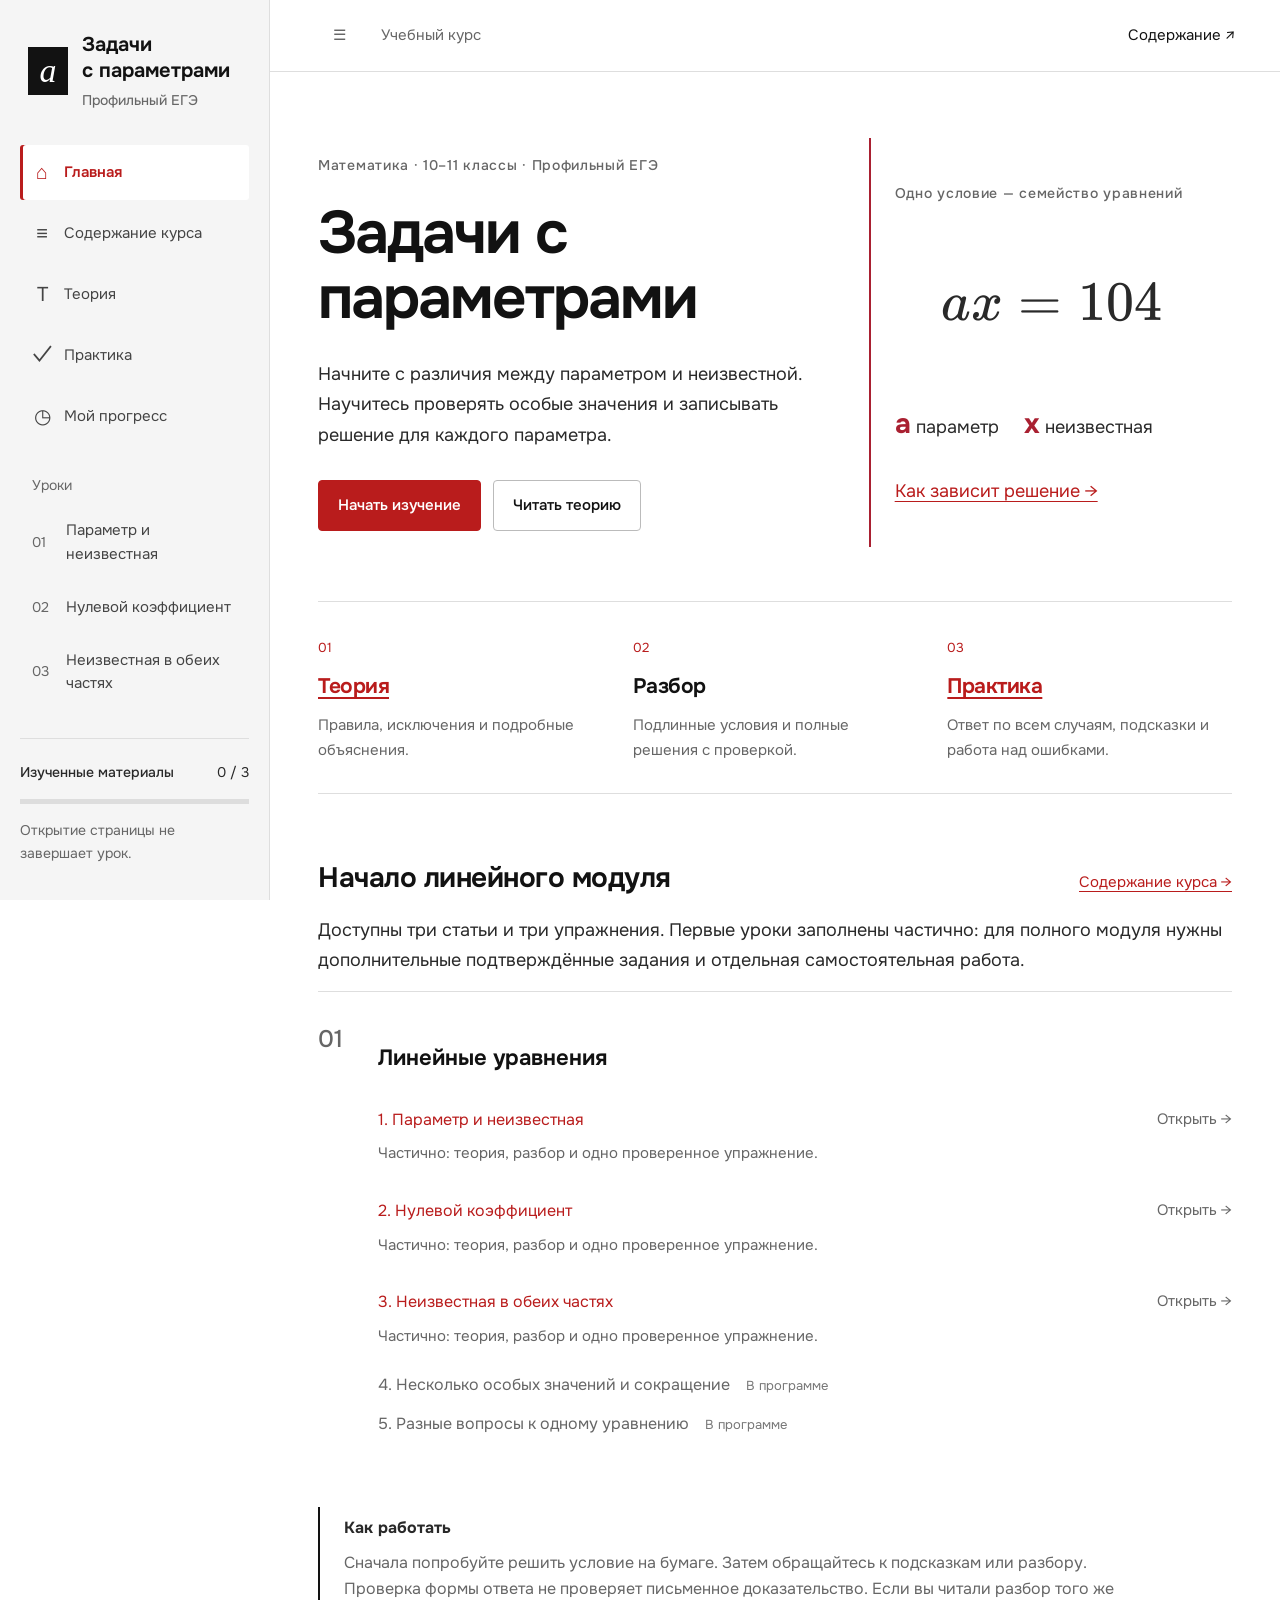
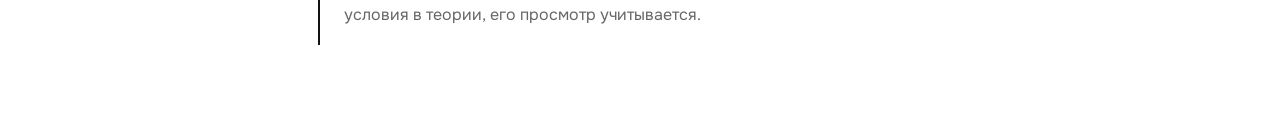
==== commit 2ffb06f2: "Publish course 35a8def6f28c0195c2d19eabd3e5f7fdefabf72d" ====
--- a/index.html
+++ b/index.html
@@ -6,10 +6,10 @@
     <link rel="icon" type="image/svg+xml" href="data:image/svg+xml,%3Csvg xmlns='http://www.w3.org/2000/svg' viewBox='0 0 64 64'%3E%3Crect width='64' height='64' rx='16' fill='%23B91C1C'/%3E%3Ctext x='32' y='47' text-anchor='middle' font-family='Georgia,serif' font-size='48' font-style='italic' fill='white'%3Ea%3C/text%3E%3C/svg%3E" />
     <meta name="description" content="Учебный курс по задачам с параметрами: теория, интерактивные исследования, самостоятельная практика и диагностика." />
     <title>Задачи с параметрами · Профильный ЕГЭ</title>
-    <script type="module" crossorigin src="./assets/index-MjmST3QM.js"></script>
+    <script type="module" crossorigin src="./assets/index-DiRzrqqC.js"></script>
     <link rel="modulepreload" crossorigin href="./assets/react-DfSJUp79.js">
     <link rel="modulepreload" crossorigin href="./assets/math-Dc8nsIP1.js">
-    <link rel="stylesheet" crossorigin href="./assets/index-C3YbG9sB.css">
+    <link rel="stylesheet" crossorigin href="./assets/index-DQefiwPx.css">
   </head>
   <body>
     <div id="root"></div>
--- a/assets/index-DQefiwPx.css
+++ b/assets/index-DQefiwPx.css
@@ -0,0 +1 @@
+@font-face{font-display:block;font-family:KaTeX_AMS;font-style:normal;font-weight:400;src:url(./KaTeX_AMS-Regular-BQhdFMY1.woff2) format("woff2"),url(./KaTeX_AMS-Regular-DMm9YOAa.woff) format("woff"),url(./KaTeX_AMS-Regular-DRggAlZN.ttf) format("truetype")}@font-face{font-display:block;font-family:KaTeX_Caligraphic;font-style:normal;font-weight:700;src:url(./KaTeX_Caligraphic-Bold-Dq_IR9rO.woff2) format("woff2"),url(./KaTeX_Caligraphic-Bold-BEiXGLvX.woff) format("woff"),url(./KaTeX_Caligraphic-Bold-ATXxdsX0.ttf) format("truetype")}@font-face{font-display:block;font-family:KaTeX_Caligraphic;font-style:normal;font-weight:400;src:url(./KaTeX_Caligraphic-Regular-Di6jR-x-.woff2) format("woff2"),url(./KaTeX_Caligraphic-Regular-CTRA-rTL.woff) format("woff"),url(./KaTeX_Caligraphic-Regular-wX97UBjC.ttf) format("truetype")}@font-face{font-display:block;font-family:KaTeX_Fraktur;font-style:normal;font-weight:700;src:url(./KaTeX_Fraktur-Bold-CL6g_b3V.woff2) format("woff2"),url(./KaTeX_Fraktur-Bold-BsDP51OF.woff) format("woff"),url(./KaTeX_Fraktur-Bold-BdnERNNW.ttf) format("truetype")}@font-face{font-display:block;font-family:KaTeX_Fraktur;font-style:normal;font-weight:400;src:url(./KaTeX_Fraktur-Regular-CTYiF6lA.woff2) format("woff2"),url(./KaTeX_Fraktur-Regular-Dxdc4cR9.woff) format("woff"),url(./KaTeX_Fraktur-Regular-CB_wures.ttf) format("truetype")}@font-face{font-display:block;font-family:KaTeX_Main;font-style:normal;font-weight:700;src:url(./KaTeX_Main-Bold-Cx986IdX.woff2) format("woff2"),url(./KaTeX_Main-Bold-Jm3AIy58.woff) format("woff"),url(./KaTeX_Main-Bold-waoOVXN0.ttf) format("truetype")}@font-face{font-display:block;font-family:KaTeX_Main;font-style:italic;font-weight:700;src:url(./KaTeX_Main-BoldItalic-DxDJ3AOS.woff2) format("woff2"),url(./KaTeX_Main-BoldItalic-SpSLRI95.woff) format("woff"),url(./KaTeX_Main-BoldItalic-DzxPMmG6.ttf) format("truetype")}@font-face{font-display:block;font-family:KaTeX_Main;font-style:italic;font-weight:400;src:url(./KaTeX_Main-Italic-NWA7e6Wa.woff2) format("woff2"),url(./KaTeX_Main-Italic-BMLOBm91.woff) format("woff"),url(./KaTeX_Main-Italic-3WenGoN9.ttf) format("truetype")}@font-face{font-display:block;font-family:KaTeX_Main;font-style:normal;font-weight:400;src:url(./KaTeX_Main-Regular-B22Nviop.woff2) format("woff2"),url(./KaTeX_Main-Regular-Dr94JaBh.woff) format("woff"),url(./KaTeX_Main-Regular-ypZvNtVU.ttf) format("truetype")}@font-face{font-display:block;font-family:KaTeX_Math;font-style:italic;font-weight:700;src:url(./KaTeX_Math-BoldItalic-CZnvNsCZ.woff2) format("woff2"),url(./KaTeX_Math-BoldItalic-iY-2wyZ7.woff) format("woff"),url(./KaTeX_Math-BoldItalic-B3XSjfu4.ttf) format("truetype")}@font-face{font-display:block;font-family:KaTeX_Math;font-style:italic;font-weight:400;src:url(./KaTeX_Math-Italic-t53AETM-.woff2) format("woff2"),url(./KaTeX_Math-Italic-DA0__PXp.woff) format("woff"),url(./KaTeX_Math-Italic-flOr_0UB.ttf) format("truetype")}@font-face{font-display:block;font-family:KaTeX_SansSerif;font-style:normal;font-weight:700;src:url(./KaTeX_SansSerif-Bold-D1sUS0GD.woff2) format("woff2"),url(./KaTeX_SansSerif-Bold-DbIhKOiC.woff) format("woff"),url(./KaTeX_SansSerif-Bold-CFMepnvq.ttf) format("truetype")}@font-face{font-display:block;font-family:KaTeX_SansSerif;font-style:italic;font-weight:400;src:url(./KaTeX_SansSerif-Italic-C3H0VqGB.woff2) format("woff2"),url(./KaTeX_SansSerif-Italic-DN2j7dab.woff) format("woff"),url(./KaTeX_SansSerif-Italic-YYjJ1zSn.ttf) format("truetype")}@font-face{font-display:block;font-family:KaTeX_SansSerif;font-style:normal;font-weight:400;src:url(./KaTeX_SansSerif-Regular-DDBCnlJ7.woff2) format("woff2"),url(./KaTeX_SansSerif-Regular-CS6fqUqJ.woff) format("woff"),url(./KaTeX_SansSerif-Regular-BNo7hRIc.ttf) format("truetype")}@font-face{font-display:block;font-family:KaTeX_Script;font-style:normal;font-weight:400;src:url(./KaTeX_Script-Regular-D3wIWfF6.woff2) format("woff2"),url(./KaTeX_Script-Regular-D5yQViql.woff) format("woff"),url(./KaTeX_Script-Regular-C5JkGWo-.ttf) format("truetype")}@font-face{font-display:block;font-family:KaTeX_Size1;font-style:normal;font-weight:400;src:url(./KaTeX_Size1-Regular-mCD8mA8B.woff2) format("woff2"),url(./KaTeX_Size1-Regular-C195tn64.woff) format("woff"),url(./KaTeX_Size1-Regular-Dbsnue_I.ttf) format("truetype")}@font-face{font-display:block;font-family:KaTeX_Size2;font-style:normal;font-weight:400;src:url(./KaTeX_Size2-Regular-Dy4dx90m.woff2) format("woff2"),url(./KaTeX_Size2-Regular-oD1tc_U0.woff) format("woff"),url(./KaTeX_Size2-Regular-B7gKUWhC.ttf) format("truetype")}@font-face{font-display:block;font-family:KaTeX_Size3;font-style:normal;font-weight:400;src:url([data-uri]) format("woff2"),url(./KaTeX_Size3-Regular-CTq5MqoE.woff) format("woff"),url(./KaTeX_Size3-Regular-DgpXs0kz.ttf) format("truetype")}@font-face{font-display:block;font-family:KaTeX_Size4;font-style:normal;font-weight:400;src:url(./KaTeX_Size4-Regular-Dl5lxZxV.woff2) format("woff2"),url(./KaTeX_Size4-Regular-BF-4gkZK.woff) format("woff"),url(./KaTeX_Size4-Regular-DWFBv043.ttf) format("truetype")}@font-face{font-display:block;font-family:KaTeX_Typewriter;font-style:normal;font-weight:400;src:url(./KaTeX_Typewriter-Regular-CO6r4hn1.woff2) format("woff2"),url(./KaTeX_Typewriter-Regular-C0xS9mPB.woff) format("woff"),url(./KaTeX_Typewriter-Regular-D3Ib7_Hf.ttf) format("truetype")}.katex{font: 1.21em KaTeX_Main,Times New Roman,serif;line-height:1.2;position:relative;text-indent:0;text-rendering:auto}.katex *{-ms-high-contrast-adjust:none!important;border-color:currentColor}.katex .katex-version:after{content:"0.16.47"}.katex .katex-mathml{border:0;-webkit-clip-path:inset(50%);clip-path:inset(50%);height:1px;overflow:hidden;padding:0;position:absolute;width:1px}.katex .katex-html>.newline{display:block}.katex .base{position:relative;white-space:nowrap;width:-webkit-min-content;width:-moz-min-content;width:min-content}.katex .base,.katex .strut{display:inline-block}.katex .textbf{font-weight:700}.katex .textit{font-style:italic}.katex .textrm{font-family:KaTeX_Main}.katex .textsf{font-family:KaTeX_SansSerif}.katex .texttt{font-family:KaTeX_Typewriter}.katex .mathnormal{font-family:KaTeX_Math;font-style:italic}.katex .mathit{font-family:KaTeX_Main;font-style:italic}.katex .mathrm{font-style:normal}.katex .mathbf{font-family:KaTeX_Main;font-weight:700}.katex .boldsymbol{font-family:KaTeX_Math;font-style:italic;font-weight:700}.katex .amsrm,.katex .mathbb,.katex .textbb{font-family:KaTeX_AMS}.katex .mathcal{font-family:KaTeX_Caligraphic}.katex .mathfrak,.katex .textfrak{font-family:KaTeX_Fraktur}.katex .mathboldfrak,.katex .textboldfrak{font-family:KaTeX_Fraktur;font-weight:700}.katex .mathtt{font-family:KaTeX_Typewriter}.katex .mathscr,.katex .textscr{font-family:KaTeX_Script}.katex .mathsf,.katex .textsf{font-family:KaTeX_SansSerif}.katex .mathboldsf,.katex .textboldsf{font-family:KaTeX_SansSerif;font-weight:700}.katex .mathitsf,.katex .mathsfit,.katex .textitsf{font-family:KaTeX_SansSerif;font-style:italic}.katex .mainrm{font-family:KaTeX_Main;font-style:normal}.katex .vlist-t{border-collapse:collapse;display:inline-table;table-layout:fixed}.katex .vlist-r{display:table-row}.katex .vlist{display:table-cell;position:relative;vertical-align:bottom}.katex .vlist>span{display:block;height:0;position:relative}.katex .vlist>span>span{display:inline-block}.katex .vlist>span>.pstrut{overflow:hidden;width:0}.katex .vlist-t2{margin-right:-2px}.katex .vlist-s{display:table-cell;font-size:1px;min-width:2px;vertical-align:bottom;width:2px}.katex .vbox{align-items:baseline;display:inline-flex;flex-direction:column}.katex .hbox{width:100%}.katex .hbox,.katex .thinbox{display:inline-flex;flex-direction:row}.katex .thinbox{max-width:0;width:0}.katex .msupsub{text-align:left}.katex .mfrac>span>span{text-align:center}.katex .mfrac .frac-line{border-bottom-style:solid;display:inline-block;width:100%}.katex .hdashline,.katex .hline,.katex .mfrac .frac-line,.katex .overline .overline-line,.katex .rule,.katex .underline .underline-line{min-height:1px}.katex .mspace{display:inline-block}.katex .smash{display:inline;line-height:0}.katex .clap,.katex .llap,.katex .rlap{position:relative;width:0}.katex .clap>.inner,.katex .llap>.inner,.katex .rlap>.inner{position:absolute}.katex .clap>.fix,.katex .llap>.fix,.katex .rlap>.fix{display:inline-block}.katex .llap>.inner{right:0}.katex .clap>.inner,.katex .rlap>.inner{left:0}.katex .clap>.inner>span{margin-left:-50%;margin-right:50%}.katex .rule{border:0 solid;display:inline-block;position:relative}.katex .hline,.katex .overline .overline-line,.katex .underline .underline-line{border-bottom-style:solid;display:inline-block;width:100%}.katex .hdashline{border-bottom-style:dashed;display:inline-block;width:100%}.katex .sqrt>.root{margin-left:.2777777778em;margin-right:-.5555555556em}.katex .fontsize-ensurer.reset-size1.size1,.katex .sizing.reset-size1.size1{font-size:1em}.katex .fontsize-ensurer.reset-size1.size2,.katex .sizing.reset-size1.size2{font-size:1.2em}.katex .fontsize-ensurer.reset-size1.size3,.katex .sizing.reset-size1.size3{font-size:1.4em}.katex .fontsize-ensurer.reset-size1.size4,.katex .sizing.reset-size1.size4{font-size:1.6em}.katex .fontsize-ensurer.reset-size1.size5,.katex .sizing.reset-size1.size5{font-size:1.8em}.katex .fontsize-ensurer.reset-size1.size6,.katex .sizing.reset-size1.size6{font-size:2em}.katex .fontsize-ensurer.reset-size1.size7,.katex .sizing.reset-size1.size7{font-size:2.4em}.katex .fontsize-ensurer.reset-size1.size8,.katex .sizing.reset-size1.size8{font-size:2.88em}.katex .fontsize-ensurer.reset-size1.size9,.katex .sizing.reset-size1.size9{font-size:3.456em}.katex .fontsize-ensurer.reset-size1.size10,.katex .sizing.reset-size1.size10{font-size:4.148em}.katex .fontsize-ensurer.reset-size1.size11,.katex .sizing.reset-size1.size11{font-size:4.976em}.katex .fontsize-ensurer.reset-size2.size1,.katex .sizing.reset-size2.size1{font-size:.8333333333em}.katex .fontsize-ensurer.reset-size2.size2,.katex .sizing.reset-size2.size2{font-size:1em}.katex .fontsize-ensurer.reset-size2.size3,.katex .sizing.reset-size2.size3{font-size:1.1666666667em}.katex .fontsize-ensurer.reset-size2.size4,.katex .sizing.reset-size2.size4{font-size:1.3333333333em}.katex .fontsize-ensurer.reset-size2.size5,.katex .sizing.reset-size2.size5{font-size:1.5em}.katex .fontsize-ensurer.reset-size2.size6,.katex .sizing.reset-size2.size6{font-size:1.6666666667em}.katex .fontsize-ensurer.reset-size2.size7,.katex .sizing.reset-size2.size7{font-size:2em}.katex .fontsize-ensurer.reset-size2.size8,.katex .sizing.reset-size2.size8{font-size:2.4em}.katex .fontsize-ensurer.reset-size2.size9,.katex .sizing.reset-size2.size9{font-size:2.88em}.katex .fontsize-ensurer.reset-size2.size10,.katex .sizing.reset-size2.size10{font-size:3.4566666667em}.katex .fontsize-ensurer.reset-size2.size11,.katex .sizing.reset-size2.size11{font-size:4.1466666667em}.katex .fontsize-ensurer.reset-size3.size1,.katex .sizing.reset-size3.size1{font-size:.7142857143em}.katex .fontsize-ensurer.reset-size3.size2,.katex .sizing.reset-size3.size2{font-size:.8571428571em}.katex .fontsize-ensurer.reset-size3.size3,.katex .sizing.reset-size3.size3{font-size:1em}.katex .fontsize-ensurer.reset-size3.size4,.katex .sizing.reset-size3.size4{font-size:1.1428571429em}.katex .fontsize-ensurer.reset-size3.size5,.katex .sizing.reset-size3.size5{font-size:1.2857142857em}.katex .fontsize-ensurer.reset-size3.size6,.katex .sizing.reset-size3.size6{font-size:1.4285714286em}.katex .fontsize-ensurer.reset-size3.size7,.katex .sizing.reset-size3.size7{font-size:1.7142857143em}.katex .fontsize-ensurer.reset-size3.size8,.katex .sizing.reset-size3.size8{font-size:2.0571428571em}.katex .fontsize-ensurer.reset-size3.size9,.katex .sizing.reset-size3.size9{font-size:2.4685714286em}.katex .fontsize-ensurer.reset-size3.size10,.katex .sizing.reset-size3.size10{font-size:2.9628571429em}.katex .fontsize-ensurer.reset-size3.size11,.katex .sizing.reset-size3.size11{font-size:3.5542857143em}.katex .fontsize-ensurer.reset-size4.size1,.katex .sizing.reset-size4.size1{font-size:.625em}.katex .fontsize-ensurer.reset-size4.size2,.katex .sizing.reset-size4.size2{font-size:.75em}.katex .fontsize-ensurer.reset-size4.size3,.katex .sizing.reset-size4.size3{font-size:.875em}.katex .fontsize-ensurer.reset-size4.size4,.katex .sizing.reset-size4.size4{font-size:1em}.katex .fontsize-ensurer.reset-size4.size5,.katex .sizing.reset-size4.size5{font-size:1.125em}.katex .fontsize-ensurer.reset-size4.size6,.katex .sizing.reset-size4.size6{font-size:1.25em}.katex .fontsize-ensurer.reset-size4.size7,.katex .sizing.reset-size4.size7{font-size:1.5em}.katex .fontsize-ensurer.reset-size4.size8,.katex .sizing.reset-size4.size8{font-size:1.8em}.katex .fontsize-ensurer.reset-size4.size9,.katex .sizing.reset-size4.size9{font-size:2.16em}.katex .fontsize-ensurer.reset-size4.size10,.katex .sizing.reset-size4.size10{font-size:2.5925em}.katex .fontsize-ensurer.reset-size4.size11,.katex .sizing.reset-size4.size11{font-size:3.11em}.katex .fontsize-ensurer.reset-size5.size1,.katex .sizing.reset-size5.size1{font-size:.5555555556em}.katex .fontsize-ensurer.reset-size5.size2,.katex .sizing.reset-size5.size2{font-size:.6666666667em}.katex .fontsize-ensurer.reset-size5.size3,.katex .sizing.reset-size5.size3{font-size:.7777777778em}.katex .fontsize-ensurer.reset-size5.size4,.katex .sizing.reset-size5.size4{font-size:.8888888889em}.katex .fontsize-ensurer.reset-size5.size5,.katex .sizing.reset-size5.size5{font-size:1em}.katex .fontsize-ensurer.reset-size5.size6,.katex .sizing.reset-size5.size6{font-size:1.1111111111em}.katex .fontsize-ensurer.reset-size5.size7,.katex .sizing.reset-size5.size7{font-size:1.3333333333em}.katex .fontsize-ensurer.reset-size5.size8,.katex .sizing.reset-size5.size8{font-size:1.6em}.katex .fontsize-ensurer.reset-size5.size9,.katex .sizing.reset-size5.size9{font-size:1.92em}.katex .fontsize-ensurer.reset-size5.size10,.katex .sizing.reset-size5.size10{font-size:2.3044444444em}.katex .fontsize-ensurer.reset-size5.size11,.katex .sizing.reset-size5.size11{font-size:2.7644444444em}.katex .fontsize-ensurer.reset-size6.size1,.katex .sizing.reset-size6.size1{font-size:.5em}.katex .fontsize-ensurer.reset-size6.size2,.katex .sizing.reset-size6.size2{font-size:.6em}.katex .fontsize-ensurer.reset-size6.size3,.katex .sizing.reset-size6.size3{font-size:.7em}.katex .fontsize-ensurer.reset-size6.size4,.katex .sizing.reset-size6.size4{font-size:.8em}.katex .fontsize-ensurer.reset-size6.size5,.katex .sizing.reset-size6.size5{font-size:.9em}.katex .fontsize-ensurer.reset-size6.size6,.katex .sizing.reset-size6.size6{font-size:1em}.katex .fontsize-ensurer.reset-size6.size7,.katex .sizing.reset-size6.size7{font-size:1.2em}.katex .fontsize-ensurer.reset-size6.size8,.katex .sizing.reset-size6.size8{font-size:1.44em}.katex .fontsize-ensurer.reset-size6.size9,.katex .sizing.reset-size6.size9{font-size:1.728em}.katex .fontsize-ensurer.reset-size6.size10,.katex .sizing.reset-size6.size10{font-size:2.074em}.katex .fontsize-ensurer.reset-size6.size11,.katex .sizing.reset-size6.size11{font-size:2.488em}.katex .fontsize-ensurer.reset-size7.size1,.katex .sizing.reset-size7.size1{font-size:.4166666667em}.katex .fontsize-ensurer.reset-size7.size2,.katex .sizing.reset-size7.size2{font-size:.5em}.katex .fontsize-ensurer.reset-size7.size3,.katex .sizing.reset-size7.size3{font-size:.5833333333em}.katex .fontsize-ensurer.reset-size7.size4,.katex .sizing.reset-size7.size4{font-size:.6666666667em}.katex .fontsize-ensurer.reset-size7.size5,.katex .sizing.reset-size7.size5{font-size:.75em}.katex .fontsize-ensurer.reset-size7.size6,.katex .sizing.reset-size7.size6{font-size:.8333333333em}.katex .fontsize-ensurer.reset-size7.size7,.katex .sizing.reset-size7.size7{font-size:1em}.katex .fontsize-ensurer.reset-size7.size8,.katex .sizing.reset-size7.size8{font-size:1.2em}.katex .fontsize-ensurer.reset-size7.size9,.katex .sizing.reset-size7.size9{font-size:1.44em}.katex .fontsize-ensurer.reset-size7.size10,.katex .sizing.reset-size7.size10{font-size:1.7283333333em}.katex .fontsize-ensurer.reset-size7.size11,.katex .sizing.reset-size7.size11{font-size:2.0733333333em}.katex .fontsize-ensurer.reset-size8.size1,.katex .sizing.reset-size8.size1{font-size:.3472222222em}.katex .fontsize-ensurer.reset-size8.size2,.katex .sizing.reset-size8.size2{font-size:.4166666667em}.katex .fontsize-ensurer.reset-size8.size3,.katex .sizing.reset-size8.size3{font-size:.4861111111em}.katex .fontsize-ensurer.reset-size8.size4,.katex .sizing.reset-size8.size4{font-size:.5555555556em}.katex .fontsize-ensurer.reset-size8.size5,.katex .sizing.reset-size8.size5{font-size:.625em}.katex .fontsize-ensurer.reset-size8.size6,.katex .sizing.reset-size8.size6{font-size:.6944444444em}.katex .fontsize-ensurer.reset-size8.size7,.katex .sizing.reset-size8.size7{font-size:.8333333333em}.katex .fontsize-ensurer.reset-size8.size8,.katex .sizing.reset-size8.size8{font-size:1em}.katex .fontsize-ensurer.reset-size8.size9,.katex .sizing.reset-size8.size9{font-size:1.2em}.katex .fontsize-ensurer.reset-size8.size10,.katex .sizing.reset-size8.size10{font-size:1.4402777778em}.katex .fontsize-ensurer.reset-size8.size11,.katex .sizing.reset-size8.size11{font-size:1.7277777778em}.katex .fontsize-ensurer.reset-size9.size1,.katex .sizing.reset-size9.size1{font-size:.2893518519em}.katex .fontsize-ensurer.reset-size9.size2,.katex .sizing.reset-size9.size2{font-size:.3472222222em}.katex .fontsize-ensurer.reset-size9.size3,.katex .sizing.reset-size9.size3{font-size:.4050925926em}.katex .fontsize-ensurer.reset-size9.size4,.katex .sizing.reset-size9.size4{font-size:.462962963em}.katex .fontsize-ensurer.reset-size9.size5,.katex .sizing.reset-size9.size5{font-size:.5208333333em}.katex .fontsize-ensurer.reset-size9.size6,.katex .sizing.reset-size9.size6{font-size:.5787037037em}.katex .fontsize-ensurer.reset-size9.size7,.katex .sizing.reset-size9.size7{font-size:.6944444444em}.katex .fontsize-ensurer.reset-size9.size8,.katex .sizing.reset-size9.size8{font-size:.8333333333em}.katex .fontsize-ensurer.reset-size9.size9,.katex .sizing.reset-size9.size9{font-size:1em}.katex .fontsize-ensurer.reset-size9.size10,.katex .sizing.reset-size9.size10{font-size:1.2002314815em}.katex .fontsize-ensurer.reset-size9.size11,.katex .sizing.reset-size9.size11{font-size:1.4398148148em}.katex .fontsize-ensurer.reset-size10.size1,.katex .sizing.reset-size10.size1{font-size:.2410800386em}.katex .fontsize-ensurer.reset-size10.size2,.katex .sizing.reset-size10.size2{font-size:.2892960463em}.katex .fontsize-ensurer.reset-size10.size3,.katex .sizing.reset-size10.size3{font-size:.337512054em}.katex .fontsize-ensurer.reset-size10.size4,.katex .sizing.reset-size10.size4{font-size:.3857280617em}.katex .fontsize-ensurer.reset-size10.size5,.katex .sizing.reset-size10.size5{font-size:.4339440694em}.katex .fontsize-ensurer.reset-size10.size6,.katex .sizing.reset-size10.size6{font-size:.4821600771em}.katex .fontsize-ensurer.reset-size10.size7,.katex .sizing.reset-size10.size7{font-size:.5785920926em}.katex .fontsize-ensurer.reset-size10.size8,.katex .sizing.reset-size10.size8{font-size:.6943105111em}.katex .fontsize-ensurer.reset-size10.size9,.katex .sizing.reset-size10.size9{font-size:.8331726133em}.katex .fontsize-ensurer.reset-size10.size10,.katex .sizing.reset-size10.size10{font-size:1em}.katex .fontsize-ensurer.reset-size10.size11,.katex .sizing.reset-size10.size11{font-size:1.1996142719em}.katex .fontsize-ensurer.reset-size11.size1,.katex .sizing.reset-size11.size1{font-size:.2009646302em}.katex .fontsize-ensurer.reset-size11.size2,.katex .sizing.reset-size11.size2{font-size:.2411575563em}.katex .fontsize-ensurer.reset-size11.size3,.katex .sizing.reset-size11.size3{font-size:.2813504823em}.katex .fontsize-ensurer.reset-size11.size4,.katex .sizing.reset-size11.size4{font-size:.3215434084em}.katex .fontsize-ensurer.reset-size11.size5,.katex .sizing.reset-size11.size5{font-size:.3617363344em}.katex .fontsize-ensurer.reset-size11.size6,.katex .sizing.reset-size11.size6{font-size:.4019292605em}.katex .fontsize-ensurer.reset-size11.size7,.katex .sizing.reset-size11.size7{font-size:.4823151125em}.katex .fontsize-ensurer.reset-size11.size8,.katex .sizing.reset-size11.size8{font-size:.578778135em}.katex .fontsize-ensurer.reset-size11.size9,.katex .sizing.reset-size11.size9{font-size:.6945337621em}.katex .fontsize-ensurer.reset-size11.size10,.katex .sizing.reset-size11.size10{font-size:.8336012862em}.katex .fontsize-ensurer.reset-size11.size11,.katex .sizing.reset-size11.size11{font-size:1em}.katex .delimsizing.size1{font-family:KaTeX_Size1}.katex .delimsizing.size2{font-family:KaTeX_Size2}.katex .delimsizing.size3{font-family:KaTeX_Size3}.katex .delimsizing.size4{font-family:KaTeX_Size4}.katex .delimsizing.mult .delim-size1>span{font-family:KaTeX_Size1}.katex .delimsizing.mult .delim-size4>span{font-family:KaTeX_Size4}.katex .nulldelimiter{display:inline-block;width:.12em}.katex .delimcenter,.katex .op-symbol{position:relative}.katex .op-symbol.small-op{font-family:KaTeX_Size1}.katex .op-symbol.large-op{font-family:KaTeX_Size2}.katex .accent>.vlist-t,.katex .op-limits>.vlist-t{text-align:center}.katex .accent .accent-body{position:relative}.katex .accent .accent-body:not(.accent-full){width:0}.katex .overlay{display:block}.katex .mtable .vertical-separator{display:inline-block;min-width:1px}.katex .mtable .arraycolsep{display:inline-block}.katex .mtable .col-align-c>.vlist-t{text-align:center}.katex .mtable .col-align-l>.vlist-t{text-align:left}.katex .mtable .col-align-r>.vlist-t{text-align:right}.katex .svg-align{text-align:left}.katex svg{fill:currentColor;stroke:currentColor;display:block;height:inherit;position:absolute;width:100%}.katex svg path{stroke:none}.katex svg{fill-rule:nonzero;fill-opacity:1;stroke-width:1;stroke-linecap:butt;stroke-linejoin:miter;stroke-miterlimit:4;stroke-dasharray:none;stroke-dashoffset:0;stroke-opacity:1}.katex img{border-style:none;max-height:none;max-width:none;min-height:0;min-width:0}.katex .stretchy{display:block;overflow:hidden;position:relative;width:100%}.katex .stretchy:after,.katex .stretchy:before{content:""}.katex .hide-tail{overflow:hidden;position:relative;width:100%}.katex .halfarrow-left{left:0;overflow:hidden;position:absolute;width:50.2%}.katex .halfarrow-right{overflow:hidden;position:absolute;right:0;width:50.2%}.katex .brace-left{left:0;overflow:hidden;position:absolute;width:25.1%}.katex .brace-center{left:25%;overflow:hidden;position:absolute;width:50%}.katex .brace-right{overflow:hidden;position:absolute;right:0;width:25.1%}.katex .x-arrow-pad{padding:0 .5em}.katex .cd-arrow-pad{padding:0 .55556em 0 .27778em}.katex .mover,.katex .munder,.katex .x-arrow{text-align:center}.katex .boxpad{padding:0 .3em}.katex .fbox,.katex .fcolorbox{border:.04em solid;box-sizing:border-box}.katex .cancel-pad{padding:0 .2em}.katex .cancel-lap{margin-left:-.2em;margin-right:-.2em}.katex .sout{border-bottom-style:solid;border-bottom-width:.08em}.katex .angl{border-right:.049em solid;border-top:.049em solid;box-sizing:border-box;margin-right:.03889em}.katex .anglpad{padding:0 .03889em}.katex .eqn-num:before{content:"(" counter(katexEqnNo) ")";counter-increment:katexEqnNo}.katex .mml-eqn-num:before{content:"(" counter(mmlEqnNo) ")";counter-increment:mmlEqnNo}.katex .mtr-glue{width:50%}.katex .cd-vert-arrow{display:inline-block;position:relative}.katex .cd-label-left{display:inline-block;position:absolute;right:calc(50% + .3em);text-align:left}.katex .cd-label-right{display:inline-block;left:calc(50% + .3em);position:absolute;text-align:right}.katex-display{display:block;margin:1em 0;text-align:center}.katex-display>.katex{display:block;text-align:center;white-space:nowrap}.katex-display>.katex>.katex-html{display:block;position:relative}.katex-display>.katex>.katex-html>.tag{position:absolute;right:0}.katex-display.leqno>.katex>.katex-html>.tag{left:0;right:auto}.katex-display.fleqn>.katex{padding-left:2em;text-align:left}body{counter-reset:katexEqnNo mmlEqnNo}@font-face{font-family:Onest Variable;font-style:normal;font-display:swap;font-weight:100 900;src:url(./onest-cyrillic-ext-wght-normal-DOFToQv1.woff2) format("woff2-variations");unicode-range:U+0460-052F,U+1C80-1C8A,U+20B4,U+2DE0-2DFF,U+A640-A69F,U+FE2E-FE2F}@font-face{font-family:Onest Variable;font-style:normal;font-display:swap;font-weight:100 900;src:url(./onest-cyrillic-wght-normal-DayYxulF.woff2) format("woff2-variations");unicode-range:U+0301,U+0400-045F,U+0490-0491,U+04B0-04B1,U+2116}@font-face{font-family:Onest Variable;font-style:normal;font-display:swap;font-weight:100 900;src:url(./onest-math-wght-normal-Bl4ZGkZl.woff2) format("woff2-variations");unicode-range:U+0302-0303,U+0305,U+0307-0308,U+0310,U+0312,U+0315,U+031A,U+0326-0327,U+032C,U+032F-0330,U+0332-0333,U+0338,U+033A,U+0346,U+034D,U+0391-03A1,U+03A3-03A9,U+03B1-03C9,U+03D1,U+03D5-03D6,U+03F0-03F1,U+03F4-03F5,U+2016-2017,U+2034-2038,U+203C,U+2040,U+2043,U+2047,U+2050,U+2057,U+205F,U+2070-2071,U+2074-208E,U+2090-209C,U+20D0-20DC,U+20E1,U+20E5-20EF,U+2100-2112,U+2114-2115,U+2117-2121,U+2123-214F,U+2190,U+2192,U+2194-21AE,U+21B0-21E5,U+21F1-21F2,U+21F4-2211,U+2213-2214,U+2216-22FF,U+2308-230B,U+2310,U+2319,U+231C-2321,U+2336-237A,U+237C,U+2395,U+239B-23B7,U+23D0,U+23DC-23E1,U+2474-2475,U+25AF,U+25B3,U+25B7,U+25BD,U+25C1,U+25CA,U+25CC,U+25FB,U+266D-266F,U+27C0-27FF,U+2900-2AFF,U+2B0E-2B11,U+2B30-2B4C,U+2BFE,U+3030,U+FF5B,U+FF5D,U+1D400-1D7FF,U+1EE00-1EEFF}@font-face{font-family:Onest Variable;font-style:normal;font-display:swap;font-weight:100 900;src:url(./onest-symbols-wght-normal-DxQzqQfC.woff2) format("woff2-variations");unicode-range:U+0001-000C,U+000E-001F,U+007F-009F,U+20DD-20E0,U+20E2-20E4,U+2150-218F,U+2190,U+2192,U+2194-2199,U+21AF,U+21E6-21F0,U+21F3,U+2218-2219,U+2299,U+22C4-22C6,U+2300-243F,U+2440-244A,U+2460-24FF,U+25A0-27BF,U+2800-28FF,U+2921-2922,U+2981,U+29BF,U+29EB,U+2B00-2BFF,U+4DC0-4DFF,U+FFF9-FFFB,U+10140-1018E,U+10190-1019C,U+101A0,U+101D0-101FD,U+102E0-102FB,U+10E60-10E7E,U+1D2C0-1D2D3,U+1D2E0-1D37F,U+1F000-1F0FF,U+1F100-1F1AD,U+1F1E6-1F1FF,U+1F30D-1F30F,U+1F315,U+1F31C,U+1F31E,U+1F320-1F32C,U+1F336,U+1F378,U+1F37D,U+1F382,U+1F393-1F39F,U+1F3A7-1F3A8,U+1F3AC-1F3AF,U+1F3C2,U+1F3C4-1F3C6,U+1F3CA-1F3CE,U+1F3D4-1F3E0,U+1F3ED,U+1F3F1-1F3F3,U+1F3F5-1F3F7,U+1F408,U+1F415,U+1F41F,U+1F426,U+1F43F,U+1F441-1F442,U+1F444,U+1F446-1F449,U+1F44C-1F44E,U+1F453,U+1F46A,U+1F47D,U+1F4A3,U+1F4B0,U+1F4B3,U+1F4B9,U+1F4BB,U+1F4BF,U+1F4C8-1F4CB,U+1F4D6,U+1F4DA,U+1F4DF,U+1F4E3-1F4E6,U+1F4EA-1F4ED,U+1F4F7,U+1F4F9-1F4FB,U+1F4FD-1F4FE,U+1F503,U+1F507-1F50B,U+1F50D,U+1F512-1F513,U+1F53E-1F54A,U+1F54F-1F5FA,U+1F610,U+1F650-1F67F,U+1F687,U+1F68D,U+1F691,U+1F694,U+1F698,U+1F6AD,U+1F6B2,U+1F6B9-1F6BA,U+1F6BC,U+1F6C6-1F6CF,U+1F6D3-1F6D7,U+1F6E0-1F6EA,U+1F6F0-1F6F3,U+1F6F7-1F6FC,U+1F700-1F7FF,U+1F800-1F80B,U+1F810-1F847,U+1F850-1F859,U+1F860-1F887,U+1F890-1F8AD,U+1F8B0-1F8BB,U+1F8C0-1F8C1,U+1F900-1F90B,U+1F93B,U+1F946,U+1F984,U+1F996,U+1F9E9,U+1FA00-1FA6F,U+1FA70-1FA7C,U+1FA80-1FA89,U+1FA8F-1FAC6,U+1FACE-1FADC,U+1FADF-1FAE9,U+1FAF0-1FAF8,U+1FB00-1FBFF}@font-face{font-family:Onest Variable;font-style:normal;font-display:swap;font-weight:100 900;src:url(./onest-vietnamese-wght-normal-BBxOatbv.woff2) format("woff2-variations");unicode-range:U+0102-0103,U+0110-0111,U+0128-0129,U+0168-0169,U+01A0-01A1,U+01AF-01B0,U+0300-0301,U+0303-0304,U+0308-0309,U+0323,U+0329,U+1EA0-1EF9,U+20AB}@font-face{font-family:Onest Variable;font-style:normal;font-display:swap;font-weight:100 900;src:url(./onest-latin-ext-wght-normal-QAhDxQuo.woff2) format("woff2-variations");unicode-range:U+0100-02BA,U+02BD-02C5,U+02C7-02CC,U+02CE-02D7,U+02DD-02FF,U+0304,U+0308,U+0329,U+1D00-1DBF,U+1E00-1E9F,U+1EF2-1EFF,U+2020,U+20A0-20AB,U+20AD-20C0,U+2113,U+2C60-2C7F,U+A720-A7FF}@font-face{font-family:Onest Variable;font-style:normal;font-display:swap;font-weight:100 900;src:url(./onest-latin-wght-normal-Dun_Rd-l.woff2) format("woff2-variations");unicode-range:U+0000-00FF,U+0131,U+0152-0153,U+02BB-02BC,U+02C6,U+02DA,U+02DC,U+0304,U+0308,U+0329,U+2000-206F,U+20AC,U+2122,U+2191,U+2193,U+2212,U+2215,U+FEFF,U+FFFD}:root{font-family:Onest Variable,Arial,sans-serif;color:#292929;background:#fff;font-synthesis:none;--ink: #121212;--muted: #666;--accent: #b91c1c;--accent-dark: #8f1720;--line: #dedede;--paper: #f5f5f5;--tint: #fff4f3;--keyboard-accent-color: #b91c1c;--keyboard-accent-color-text: #fff}*{box-sizing:border-box}body{margin:0;font-size:18px;line-height:1.65}a{color:var(--accent);text-underline-offset:4px}button,input,select,textarea{font:inherit}button{cursor:pointer}button:disabled,fieldset:disabled{opacity:.55}button:disabled{cursor:default}button,a,input,select,summary{-webkit-tap-highlight-color:transparent}:focus-visible{outline:3px solid var(--accent);outline-offset:4px}h1[tabindex="-1"]:focus,main:focus{outline:none}h1,h2,h3,h4{color:var(--ink);line-height:1.3;font-weight:650}h1{font-size:clamp(32px,3vw,40px);letter-spacing:-.9px;margin:16px 0 20px}h2{font-size:28px;margin:36px 0 20px;letter-spacing:-.5px}h3{font-size:22px;margin:24px 0 14px}h4{font-size:19px}p{margin:16px 0}small,.muted{color:var(--muted);font-size:15px}ul,ol{padding-left:25px}li{margin:12px 0}fieldset{min-width:0}.app-shell{min-height:100vh;display:grid;grid-template-columns:270px minmax(0,1fr)}.sidebar{position:sticky;top:0;height:100vh;overflow-y:auto;background:var(--paper);border-right:1px solid var(--line);padding:32px 20px;z-index:30}.brand{display:flex;gap:14px;align-items:center;color:var(--ink);text-decoration:none;font-size:20px;font-weight:650;line-height:1.3;margin:0 8px 36px}.brand-mark{width:40px;height:48px;flex-shrink:0;display:grid;place-items:center;background:var(--ink);color:#fff;font:italic 34px Georgia,serif}.brand small{display:block;font-size:14px;font-weight:450;margin-top:7px}.main-navigation,.lesson-sidebar{display:grid;gap:6px}.main-navigation a,.lesson-sidebar a{display:flex;gap:12px;align-items:center;padding:12px;color:#444;text-decoration:none;font-size:15px;line-height:1.55;border-radius:3px}.main-navigation a:hover,.lesson-sidebar a:hover{background:#eaeaea}.main-navigation a[aria-current],.lesson-sidebar a[aria-current]{background:#fff;color:var(--accent);box-shadow:inset 3px 0 var(--accent);font-weight:600}.nav-symbol{font-size:20px;width:20px;text-align:center}.sidebar-label{color:var(--muted);font-size:14px;margin:30px 12px 10px}.lesson-index{color:var(--muted);font-size:14px;width:22px;flex-shrink:0}.lesson-index.done{color:var(--accent)}.sidebar-progress{border-top:1px solid var(--line);margin-top:30px;padding-top:22px;font-size:14px}.sidebar-progress>div{display:flex;justify-content:space-between;gap:10px}.sidebar-progress strong{font-weight:500}.sidebar-progress span{white-space:nowrap}.sidebar-progress small{display:block;font-size:14px}progress{width:100%;height:5px;-webkit-appearance:none;-moz-appearance:none;appearance:none;border:0;background:#ddd;margin:15px 0;display:block}progress::-webkit-progress-bar{background:#ddd}progress::-webkit-progress-value{background:var(--accent)}progress::-moz-progress-bar{background:var(--accent)}.main-column{min-width:0}.topbar{height:72px;border-bottom:1px solid var(--line);padding:0 44px;display:flex;align-items:center;gap:16px;font-size:15px;color:var(--muted)}.topbar>a{margin-left:auto;color:var(--ink);text-decoration:none}.page{max-width:1200px;margin:0 auto;padding:44px 48px 80px}.eyebrow{font-size:14px;letter-spacing:.7px;color:var(--muted);font-weight:500}.lead{font-size:19px;color:var(--muted);max-width:68ch;margin:0 0 30px}.button{display:inline-flex;align-items:center;justify-content:center;gap:8px;min-height:46px;padding:11px 18px;border:1px solid #bbb;border-radius:4px;background:#fff;color:var(--ink);text-decoration:none;font-size:15px;font-weight:550;line-height:1.4;transition:background-color .22s ease,border-color .22s ease,color .22s ease}.button:hover:not(:disabled){background:var(--paper);border-color:var(--ink)}.button.primary{background:var(--accent);border-color:var(--accent);color:#fff}.button.primary:hover:not(:disabled){background:var(--accent-dark);border-color:var(--accent-dark)}.button.subtle{background:transparent;border-color:transparent;color:var(--muted)}.button.subtle:hover:not(:disabled){background:var(--paper);border-color:transparent}.actions{display:flex;flex-wrap:wrap;gap:12px;align-items:center;margin-top:22px}.home-page{padding-top:54px}.course-title{display:grid;grid-template-columns:minmax(0,1.4fr) minmax(280px,1fr);align-items:center;gap:42px;padding:12px 0 54px}.title-copy{min-width:0}.course-title h1{font-size:clamp(46px,4.7vw,64px);line-height:1.08;letter-spacing:-2px;font-weight:650;max-width:10ch;margin:24px 0 28px}.title-description{font-size:18px;line-height:1.7;max-width:46ch;margin:0}.title-actions{gap:12px;margin-top:30px}.title-actions .button{padding:14px 19px;min-height:50px}.title-reveal{animation:title-appear .4s ease both}.title-copy h1{animation-delay:50ms}.title-description{animation-delay:.1s}.title-actions{animation-delay:.16s}@keyframes title-appear{0%{opacity:0;transform:translateY(8px)}to{opacity:1;transform:translateY(0)}}.title-graph{margin:0;min-width:0}.title-graph svg{width:100%;height:auto;display:block;overflow:visible}.title-graph svg text{fill:var(--muted);font-size:15px}.title-axis,.title-tick{stroke:#888;stroke-width:1.2}.title-parabola{transition:transform .35s ease}.title-parabola path{fill:none;stroke:var(--accent);stroke-width:3}.title-root{fill:#fff;stroke:var(--accent);stroke-width:2.5}.title-graph figcaption{display:grid;justify-items:center;gap:8px;text-align:center;font-size:14px;color:var(--muted)}.title-graph figcaption .formula{font-size:19px;color:var(--ink)}.title-graph-values{display:flex;justify-content:center;gap:8px;margin-top:20px}.title-graph-values button{min-height:44px;padding:8px 13px;border:1px solid var(--line);background:#fff;color:var(--muted);border-radius:3px;font-size:14px;transition:background-color .22s ease,border-color .22s ease}.title-graph-values button[aria-pressed=true]{background:var(--tint);border-color:var(--accent);color:var(--accent-dark)}.title-graph-values button:hover{border-color:var(--accent)}.title-graph-result{font-size:14px;text-align:center;color:var(--muted);margin:12px 0 0;min-height:24px}.learning-parts{display:grid;grid-template-columns:repeat(3,minmax(0,1fr));gap:30px;border-top:1px solid var(--line);border-bottom:1px solid var(--line);padding:30px 0;margin:0 0 54px}.learning-parts>div{min-width:0}.learning-parts>div>span{color:var(--accent);font-size:13px}.learning-parts h2{font-size:21px;line-height:1.4;margin:10px 0 12px}.learning-parts p{color:var(--muted);font-size:15px;line-height:1.65;margin:0}.home-foundation-intro{color:var(--muted);font-size:16px;max-width:65ch;margin:20px 0 28px}.home-page .section-heading h2{margin-top:12px;max-width:26ch}.home-page .section-heading>a{flex-shrink:0}.home-continuation{border-left:3px solid var(--accent);padding:4px 0 4px 24px;display:flex;align-items:center;flex-wrap:wrap;gap:18px 28px;margin:0 0 48px}.home-continuation>div{flex:1;min-width:230px}.home-continuation h2{font-size:23px;margin:8px 0}.home-continuation p{color:var(--muted);font-size:15px;margin:8px 0}.home-progress{margin:48px 0 0;padding-top:24px;border-top:1px solid var(--line);border-bottom:0}.task-source{color:var(--muted);font-size:13px;margin:0 0 12px}.learning-start{border-left:4px solid var(--accent);background:var(--paper);padding:28px 32px;margin:34px 0}.learning-start h2{margin:8px 0 12px}.learning-start p{max-width:65ch}.progress-strip{display:flex;flex-wrap:wrap;justify-content:space-between;gap:26px;padding:20px 0 30px;border-bottom:1px solid var(--line);margin-bottom:34px}.progress-strip strong{font-size:30px;font-weight:600;color:var(--ink)}.progress-strip strong span{font-size:19px;font-weight:400;color:var(--muted)}.progress-strip p{font-size:15px;margin:6px 0 0;max-width:20ch}.progress-strip>a{font-size:15px;align-self:center}.section-heading{display:flex;justify-content:space-between;align-items:baseline;gap:20px;margin:32px 0 20px}.section-heading h2{margin:0}.section-heading>a{font-size:15px}.module-row{display:flex;gap:22px;padding:28px 0;border-top:1px solid var(--line)}.module-number{font-size:24px;font-weight:500;color:var(--muted);width:38px;flex-shrink:0}.module-copy{min-width:0;flex:1}.module-title-row{display:flex;flex-wrap:wrap;gap:12px;align-items:center;justify-content:space-between}.module-title-row h3{font-size:21px;margin:0}.module-copy>p{color:var(--muted);font-size:16px;margin:12px 0}.status-badge{font-size:14px;padding:3px 8px;background:var(--paper);color:var(--muted);white-space:nowrap}.status-badge.ready{color:var(--accent-dark);background:var(--tint)}.module-link{display:flex;flex-wrap:wrap;justify-content:space-between;gap:10px;font-size:16px;text-decoration:none;padding:8px 0}.module-link:hover{text-decoration:underline}.module-link span{font-size:15px;color:var(--muted);white-space:nowrap}.module-topics{color:var(--muted);font-size:15px;margin-top:16px}.module-topics p{margin:10px 0}.laboratory-link{display:flex;flex-wrap:wrap;gap:12px;justify-content:space-between;padding:25px 0;border-top:1px solid var(--line);text-decoration:none}.laboratory-link span{font-size:16px}.reading-note{border-left:2px solid var(--ink);padding:8px 0 8px 24px;margin-top:30px;font-size:16px;max-width:75ch}.reading-note p{color:var(--muted);margin:8px 0}summary{cursor:pointer}.course-intro{max-width:72ch}.lesson-meta{display:flex;flex-wrap:wrap;gap:20px;font-size:15px;color:var(--muted);margin:24px 0}.completed-label{color:var(--accent-dark)}.lesson-goals{font-size:16px;border-top:1px solid var(--line);padding:16px 0}.lesson-tabs{display:flex;border-bottom:1px solid var(--line);margin:18px 0 36px;overflow-x:auto}.lesson-tabs a{display:flex;gap:8px;align-items:center;padding:16px 15px;font-size:15px;color:var(--muted);white-space:nowrap;text-decoration:none;border-bottom:3px solid transparent}.lesson-tabs a[aria-current]{border-color:var(--accent);color:var(--accent);font-weight:600}.lesson-tabs a span{font-size:14px}.lesson-content>section>h2:first-child{margin-top:0}.lesson-content>section>p,.lesson-content>section>.math-note,.worked-example>p{max-width:74ch}.lesson-content>section{min-width:0}.worked-example{border-top:1px solid var(--line);padding:30px 0;margin-top:24px}.worked-example h3{margin-top:12px}.formula{max-width:100%}.display-formula{display:block;overflow-x:auto;padding:8px 2px;margin:12px 0}.katex{font-size:1.1em}.katex-display{margin:.8em 0}.formula-wrap{margin:26px 0;max-width:100%}.math-note{border-left:3px solid var(--accent);padding:12px 22px;background:var(--paper);margin:26px 0}.math-note p{margin:8px 0}.table-scroll{overflow-x:auto;margin:28px 0;max-width:100%}table{width:100%;border-collapse:collapse;font-size:16px;text-align:left}th,td{border-bottom:1px solid var(--line);padding:16px;vertical-align:top}th{font-weight:600;background:var(--paper)}.study-check{display:flex;align-items:flex-start;gap:12px;font-size:16px;border-top:1px solid var(--line);padding-top:24px;margin:36px 0 0}input[type=checkbox],input[type=radio]{accent-color:var(--accent);width:19px;height:19px;flex-shrink:0;margin-top:4px}.lesson-navigation{display:flex;flex-wrap:wrap;justify-content:space-between;gap:15px;border-top:1px solid var(--line);padding-top:26px;margin-top:46px}.input-help{font-size:15px;padding:18px 0}.input-help code{overflow-wrap:anywhere}.exercise{border-top:1px solid var(--line);margin:36px 0 0;padding:30px 0}.exercise-heading{display:flex;flex-wrap:wrap;justify-content:space-between;gap:14px;align-items:center}.exercise-heading h3{display:flex;gap:14px;align-items:center;margin:0}.exercise-number{font-size:15px;font-weight:500;width:30px;height:30px;display:grid;place-items:center;background:var(--paper);flex-shrink:0}.level{font-size:14px;color:var(--muted)}.answer-field{display:grid;gap:8px;max-width:420px;margin:20px 0}.answer-field>label,.parameter-input>label,.slider-control>label{font-size:15px;display:block;margin-bottom:6px}input:not([type=checkbox]):not([type=radio]):not([type=range]),select,textarea{background:#fff;border:1px solid #aaa;border-radius:4px;padding:11px 12px;min-height:46px;min-width:0;color:var(--ink);max-width:100%}input::placeholder,textarea::placeholder{color:#777;font-size:16px}.choices{display:grid;gap:15px;border:0;padding:0;margin:20px 0}.choices label{display:flex;gap:12px;align-items:flex-start;cursor:pointer}.feedback{margin:22px 0;padding:16px 20px;background:var(--paper);border-left:4px solid var(--ink);font-size:16px}.feedback p{margin:8px 0 0}.feedback.correct{border-color:var(--ink);color:var(--ink)}.feedback.incorrect,.feedback.invalid{border-color:var(--accent);background:var(--tint);color:var(--accent-dark)}.feedback.unknown{border-left-style:dashed}.hint{padding:16px 20px;background:var(--paper);font-size:16px}.solution{background:var(--paper);padding:24px;margin-top:26px}.exercise-record{display:flex;flex-wrap:wrap;gap:14px;font-size:14px;color:var(--muted);margin-top:18px}.completion-summary{background:var(--paper);padding:26px;margin-top:30px}.completion-summary h3{margin-top:0}.graph-lab,.linked-lab{border:1px solid var(--line);padding:26px;margin-top:24px;background:#fff}.graph-heading{display:flex;justify-content:space-between;gap:16px}.graph-heading .katex-display{text-align:left}.graph-tag{font-size:14px;color:var(--muted)}.parameter-graph{display:block;width:100%;height:auto;font-family:Onest Variable,sans-serif}.grid-line{stroke:#e5e5e5;stroke-width:1}.axis-line{stroke:#666;stroke-width:1.5}.tick{fill:#666;font-size:16px}.axis-label{fill:#292929;font-size:20px}.curve-line{stroke:#292929;stroke-width:3;fill:none}.slice-line{stroke:var(--accent);stroke-width:2.5;stroke-dasharray:9 5}.critical-line,.projection-line{stroke:#888;stroke-width:1.3;stroke-dasharray:3 5}.root-dot{fill:#fff;stroke:var(--accent);stroke-width:3}.root-label{fill:var(--accent);font-size:17px;font-weight:600}.graph-legend{display:flex;flex-wrap:wrap;gap:18px;color:var(--muted);font-size:14px;margin:20px 0}.graph-legend>span{display:flex;gap:9px;align-items:center}.line{width:25px;display:inline-block;border-top:3px solid #292929}.line.red{border-color:var(--accent);border-top-style:dashed}.line.gray{border-color:#888;border-top-style:dotted}.graph-controls{display:grid;grid-template-columns:minmax(220px,1fr) minmax(240px,1fr);gap:24px;margin:22px 0}.parameter-input>div{display:flex;gap:10px}.parameter-input input{width:145px}.slider-control input{width:100%;min-height:44px;accent-color:var(--accent)}.slider-control>label{display:flex;justify-content:space-between;gap:10px}.case-actions{font-size:15px}.case-button{background:#fff;border:1px solid #bbb;padding:10px 14px;border-radius:3px;font-size:15px;min-height:44px}.case-button.selected{color:var(--accent);background:var(--tint);border-color:var(--accent)}.graph-options{display:flex;flex-wrap:wrap;gap:20px;font-size:15px;margin:25px 0}.graph-options label{display:flex;align-items:center;gap:8px}.root-readout{display:grid;grid-template-columns:210px minmax(0,1fr);gap:24px;padding:24px;background:var(--paper)}.root-readout>div{min-width:0}.root-readout>div>span:not(.formula){display:block;color:var(--muted);font-size:15px}.root-readout strong{color:var(--ink);font-size:38px;font-weight:600}.root-readout .formula{font-size:17px}.root-readout .graph-outside{font-size:16px;color:var(--accent-dark)}.graph-explanation{font-size:17px}.proof-note{font-size:15px;border-top:1px solid var(--line);padding-top:18px;color:var(--muted)}.lab-modes{display:flex;flex-wrap:wrap;gap:12px;margin:24px 0}.lab-parameter{border:0;margin:0;padding:0}.lab-parameter legend{font-weight:600}.linked-boards{display:grid;grid-template-columns:1fr 1fr;gap:24px;margin:26px 0}.linked-boards>section{min-width:0}.linked-boards h3{font-size:19px}.linked-boards .display-formula{font-size:16px}.jsx-board{width:100%;height:360px;border:1px solid var(--line);overflow:hidden;touch-action:pan-y}.prediction{border-top:1px solid var(--line);padding-top:22px;margin-top:22px}.prediction input{width:100px}.written-explanation{display:grid;gap:12px;margin-top:24px}.activity>h3{margin-top:0}.activity-item{border-top:1px solid var(--line);margin-top:20px;padding-top:20px}.activity-item fieldset{border:0;padding:0;margin:0}.activity-item legend{padding:0;margin-bottom:8px;font-weight:500}.activity-item .answer-field{margin:14px 0}.case-table-header{display:grid;grid-template-columns:1fr 290px;gap:20px;font-weight:600;padding:16px 0;font-size:16px}.case-table .activity-item fieldset{display:grid;grid-template-columns:1fr 120px 158px;gap:12px;align-items:center}.case-table .activity-item legend{float:left;width:100%;margin-bottom:0}.case-table .answer-field{margin:0}.case-table .activity-item .button{margin:0;justify-self:start}.case-table .activity-item input{width:100%}.case-table:has(.choices) .activity-item fieldset,.case-table:has(.choices) .case-table-header{grid-template-columns:minmax(110px,.7fr) minmax(180px,1.5fr) 180px}.case-table .choices{margin:0;font-size:15px}.case-table .choices input{width:19px}.lesson-content{animation:title-appear .25s ease}.error-transitions{padding-left:28px}.math-answer-field{max-width:550px;display:grid;gap:10px;margin:24px 0}.math-answer-field label{font-size:16px}.math-answer-field .button{justify-self:start}math-field{display:block;width:100%;padding:14px;min-height:58px;border:1px solid #999;border-radius:4px;font-size:23px;--caret-color:var(--accent);--selection-background-color:#f9d6d6;--primary-color:var(--accent);--contains-highlight-background-color:#f5f5f5}math-field::part(virtual-keyboard-toggle),math-field::part(menu-toggle){color:var(--ink)}.diagnostic-result{display:flex;flex-wrap:wrap;align-items:center;gap:24px;padding:26px;background:var(--paper);margin:32px 0}.diagnostic-result>strong{font-size:42px;color:var(--ink);white-space:nowrap}.diagnostic-result h2{margin:0}.diagnostic-result p{margin:12px 0 0}.diagnostic-review{border-top:1px solid var(--line);padding:25px 0}.diagnostic-review h3{display:flex;flex-wrap:wrap;justify-content:space-between;gap:12px}.diagnostic-review h3>span{font-size:15px}.recommendations>div{border-bottom:1px solid var(--line);padding:16px 0 24px}.correct-text{color:var(--ink)}.error-text{color:var(--accent)}.error-history{font-size:16px}.storage-warning{padding:18px 30px;background:var(--tint);color:var(--accent-dark);display:flex;gap:18px;justify-content:space-between;align-items:center;font-size:16px}.storage-warning button{background:none;border:0;font-size:25px;color:inherit}.menu-toggle,.menu-backdrop{display:none}.sr-only{position:absolute;width:1px;height:1px;padding:0;margin:-1px;overflow:hidden;clip:rect(0,0,0,0);white-space:nowrap;border:0}.skip-link{position:fixed;left:20px;top:-100px;padding:12px 20px;background:#fff;z-index:50}.skip-link:focus{top:10px}@media(min-width:781px){.sidebar-collapsed{grid-template-columns:minmax(0,1fr)}.sidebar-collapsed .sidebar{display:none}}@media(max-width:1200px){.course-title{grid-template-columns:1fr;gap:28px;padding-bottom:38px}.course-title h1{max-width:14ch}.title-graph{width:340px;max-width:100%;justify-self:center}.title-description{max-width:57ch}}@media(max-width:1100px){.page{padding:36px 30px 70px}.linked-boards{grid-template-columns:1fr}.jsx-board{height:400px}.graph-controls,.root-readout{grid-template-columns:1fr}}@media(max-width:780px){body{font-size:17px}.app-shell{grid-template-columns:minmax(0,1fr)}.sidebar{position:fixed;inset:0 auto 0 0;width:285px;max-width:85vw;visibility:hidden}.sidebar.open{visibility:visible}.menu-toggle{display:inline-flex;font-size:22px;padding:10px}.desktop-menu-toggle{display:none}.menu-backdrop{display:block;position:fixed;top:0;right:0;bottom:0;left:0;background:#0006;z-index:20;border:0}.topbar{padding:0 20px;height:66px}.page{padding:30px 24px 60px}.lesson-tabs a{padding:15px 12px}.jsx-board{height:360px}.linked-boards{grid-template-columns:1fr}}@media(max-width:480px){.page{padding:28px 18px 50px}h1{font-size:32px}h2{font-size:25px}h3{font-size:21px}.lead{font-size:17px}.topbar>span{display:none}.learning-start{padding:24px 20px}.learning-start .button{width:100%}.progress-strip{gap:24px}.progress-strip>div{width:44%}.progress-strip>a{width:100%}.section-heading{flex-wrap:wrap;gap:10px}.module-row{gap:12px}.module-number{width:28px;font-size:21px}.module-title-row h3{font-size:20px}.lesson-tabs{margin-left:-18px;margin-right:-18px;padding:0 18px}.lesson-navigation .button{width:100%}.graph-lab,.linked-lab{padding:18px 12px}.graph-tag{display:none}.graph-heading .display-formula{font-size:16px}.root-readout{padding:18px}.jsx-board{height:320px}.linked-boards{gap:10px}.solution,.completion-summary{padding:20px}.case-table-header{display:none}.case-table .activity-item fieldset{display:block}.case-table .activity-item legend{float:none;width:auto;margin-bottom:12px}.case-table .activity-item .button{margin-top:12px}.case-table .answer-field{margin:16px 0}}@media(max-width:640px){.learning-parts{grid-template-columns:1fr;gap:26px;padding:26px 0;margin-bottom:38px}.learning-parts h2{margin:4px 0 8px;font-size:21px}.learning-parts p{font-size:16px;max-width:45ch}.course-title h1{font-size:46px;letter-spacing:-1.5px;max-width:11ch;margin:18px 0 24px}.course-title .eyebrow{font-size:13px;letter-spacing:0}.title-description{font-size:17px}.title-actions{margin-top:24px}.title-actions .button{flex:1 1 150px;padding:13px 12px}.course-title{gap:20px;padding-top:4px}.title-graph{width:290px}.title-graph-values{margin-top:12px}.case-table:has(.choices) .activity-item fieldset{display:block}.case-table .choices{margin:16px 0}.case-table .activity-item .button{margin-top:12px}}@media(prefers-reduced-motion:reduce){*,*:before,*:after{animation:none!important;transition:none!important;scroll-behavior:auto!important}}@media print{.sidebar,.topbar,.lesson-tabs,.lesson-navigation,.actions,.graph-controls,.graph-options,.lab-modes{display:none}.app-shell{display:block}.page{max-width:none;padding:0}.exercise,.worked-example,.graph-lab{break-inside:avoid}}.reading-page{max-width:1040px}.theory-article{max-width:780px;font-size:18px;line-height:1.75}.theory-article h2{margin-top:2.8rem}.theory-article h3{margin-top:2rem}.theory-summary{border-left:3px solid var(--red, #a92031);padding-left:20px}.theory-list>a{display:block;padding:20px 0;border-bottom:1px solid #d7d7da;text-decoration:none;color:inherit;max-width:780px}.theory-list>a h3{margin:0 0 8px}.theory-list>a p{color:#585860;margin:0 0 12px}.theory-list>a span{color:#9c1829}.article-navigation{display:flex;flex-wrap:wrap;gap:24px;margin-top:40px;padding-top:24px;border-top:1px solid #d7d7da}.inline-link{display:inline-block;margin-right:20px}.article-sources{margin:35px 0;font-size:15px;line-height:1.6}.task-source span{display:block;margin-top:5px}.lesson-scope{max-width:760px;padding-left:16px;border-left:3px solid #a92031}.available-lesson{padding:12px 0}.available-lesson small{display:block;color:#666}.planned-topic span{color:#777;font-size:13px;margin-left:12px}.title-equation{min-width:0;align-self:center;padding:40px 24px;border-left:2px solid #a92031}.title-equation>.formula{font-size:clamp(32px,4vw,64px)}.title-equation>div{display:flex;gap:25px;margin-bottom:30px}.title-equation strong{color:#a92031;font-size:28px}.practice-filters{display:grid;grid-template-columns:repeat(3,minmax(0,1fr));gap:16px;margin:24px 0}.practice-filters label,.case-answer-row label{display:flex;flex-direction:column;gap:8px;min-width:0}.practice-filters select,.case-answer-row select,.case-answer-row input{width:100%;min-width:0;padding:12px;border:1px solid #b9b9bf;border-radius:6px;background:#fff;font:inherit;color:#222}.case-answer-row,.fraction-answer{display:grid;grid-template-columns:repeat(2,minmax(0,1fr));gap:20px}.verified-exercise{max-width:850px}.verified-exercise h2{margin-top:0}.progressive-hints{padding:20px 20px 20px 44px;background:#f6f5f5}.progressive-hints li{padding:8px 0}.historical-progress{margin-top:40px;border-top:1px solid #ccc}.checkline{display:flex;align-items:flex-start;gap:12px;margin:25px 0}@media(max-width:800px){.practice-filters{grid-template-columns:repeat(2,minmax(0,1fr))}.theory-article{font-size:17px}}@media(max-width:540px){.practice-filters,.case-answer-row,.fraction-answer{grid-template-columns:minmax(0,1fr)}.title-equation{border-left:0;border-top:2px solid #a92031;padding:25px 0}.article-navigation{flex-direction:column}}
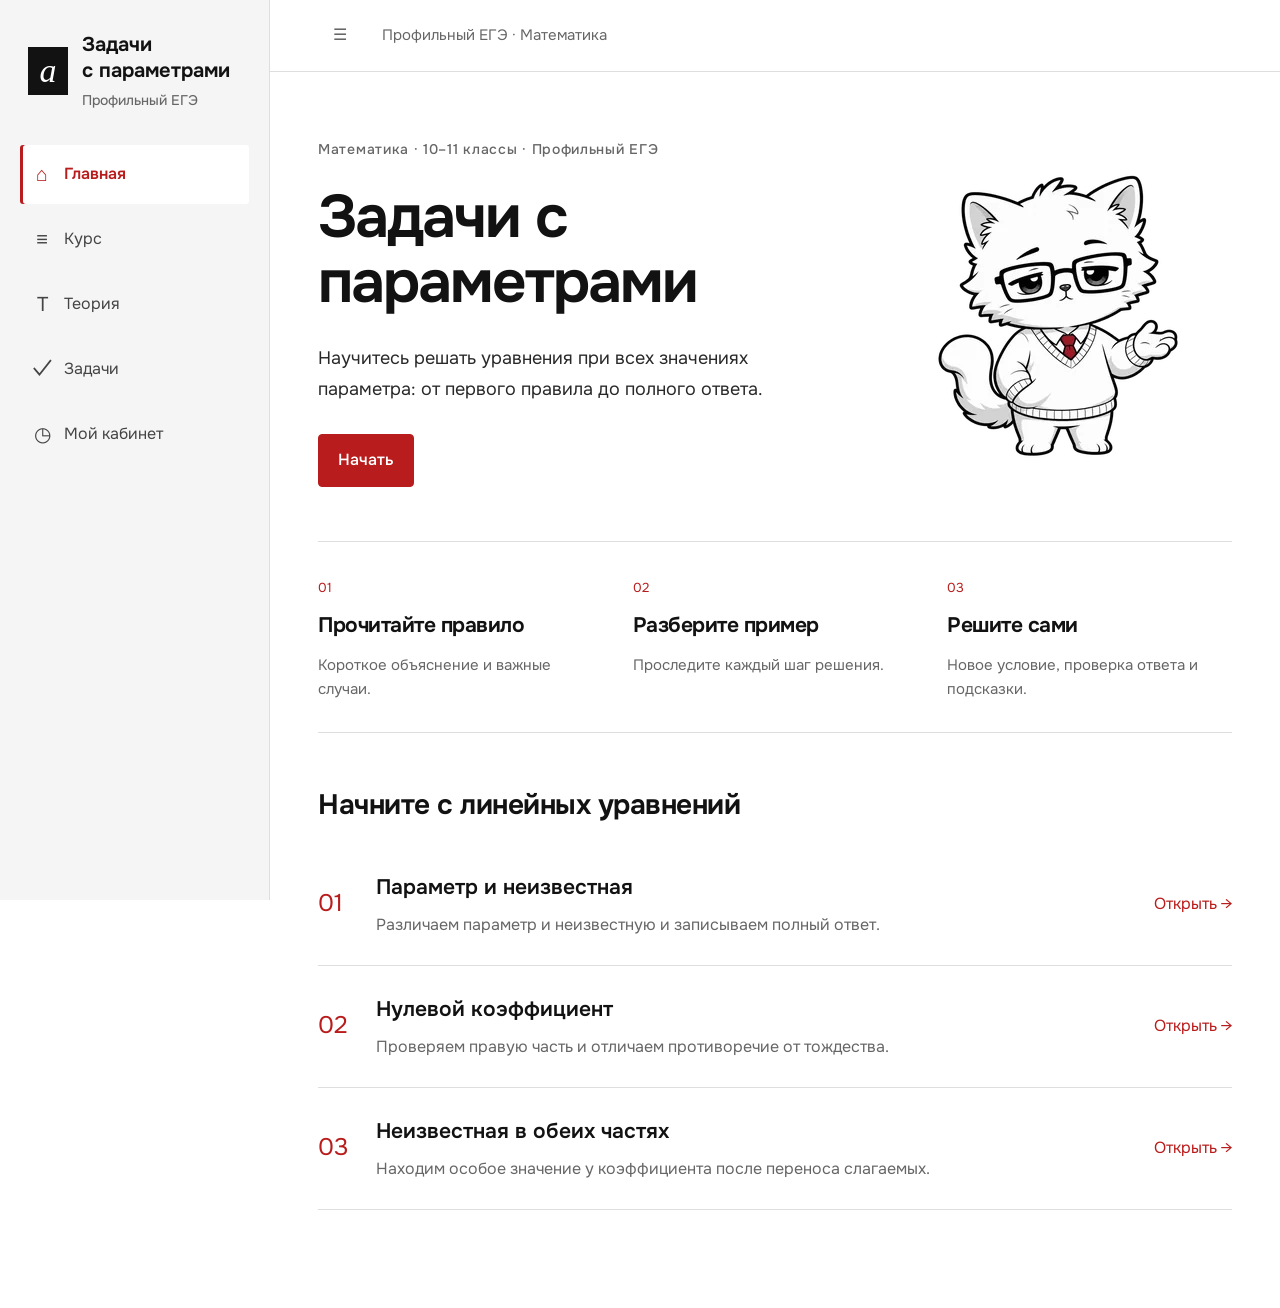
==== commit f2142141: "Publish course 21e1e9785d8db6f80146f71ea194eec13f5ecf09" ====
--- a/index.html
+++ b/index.html
@@ -6,10 +6,10 @@
     <link rel="icon" type="image/svg+xml" href="data:image/svg+xml,%3Csvg xmlns='http://www.w3.org/2000/svg' viewBox='0 0 64 64'%3E%3Crect width='64' height='64' rx='16' fill='%23B91C1C'/%3E%3Ctext x='32' y='47' text-anchor='middle' font-family='Georgia,serif' font-size='48' font-style='italic' fill='white'%3Ea%3C/text%3E%3C/svg%3E" />
     <meta name="description" content="Учебный курс по задачам с параметрами: теория, интерактивные исследования, самостоятельная практика и диагностика." />
     <title>Задачи с параметрами · Профильный ЕГЭ</title>
-    <script type="module" crossorigin src="./assets/index-DiRzrqqC.js"></script>
+    <script type="module" crossorigin src="./assets/index-C268y_3F.js"></script>
     <link rel="modulepreload" crossorigin href="./assets/react-DfSJUp79.js">
     <link rel="modulepreload" crossorigin href="./assets/math-Dc8nsIP1.js">
-    <link rel="stylesheet" crossorigin href="./assets/index-DQefiwPx.css">
+    <link rel="stylesheet" crossorigin href="./assets/index-Bs0NTCWk.css">
   </head>
   <body>
     <div id="root"></div>
--- a/assets/index-Bs0NTCWk.css
+++ b/assets/index-Bs0NTCWk.css
@@ -0,0 +1 @@
+@font-face{font-display:block;font-family:KaTeX_AMS;font-style:normal;font-weight:400;src:url(./KaTeX_AMS-Regular-BQhdFMY1.woff2) format("woff2"),url(./KaTeX_AMS-Regular-DMm9YOAa.woff) format("woff"),url(./KaTeX_AMS-Regular-DRggAlZN.ttf) format("truetype")}@font-face{font-display:block;font-family:KaTeX_Caligraphic;font-style:normal;font-weight:700;src:url(./KaTeX_Caligraphic-Bold-Dq_IR9rO.woff2) format("woff2"),url(./KaTeX_Caligraphic-Bold-BEiXGLvX.woff) format("woff"),url(./KaTeX_Caligraphic-Bold-ATXxdsX0.ttf) format("truetype")}@font-face{font-display:block;font-family:KaTeX_Caligraphic;font-style:normal;font-weight:400;src:url(./KaTeX_Caligraphic-Regular-Di6jR-x-.woff2) format("woff2"),url(./KaTeX_Caligraphic-Regular-CTRA-rTL.woff) format("woff"),url(./KaTeX_Caligraphic-Regular-wX97UBjC.ttf) format("truetype")}@font-face{font-display:block;font-family:KaTeX_Fraktur;font-style:normal;font-weight:700;src:url(./KaTeX_Fraktur-Bold-CL6g_b3V.woff2) format("woff2"),url(./KaTeX_Fraktur-Bold-BsDP51OF.woff) format("woff"),url(./KaTeX_Fraktur-Bold-BdnERNNW.ttf) format("truetype")}@font-face{font-display:block;font-family:KaTeX_Fraktur;font-style:normal;font-weight:400;src:url(./KaTeX_Fraktur-Regular-CTYiF6lA.woff2) format("woff2"),url(./KaTeX_Fraktur-Regular-Dxdc4cR9.woff) format("woff"),url(./KaTeX_Fraktur-Regular-CB_wures.ttf) format("truetype")}@font-face{font-display:block;font-family:KaTeX_Main;font-style:normal;font-weight:700;src:url(./KaTeX_Main-Bold-Cx986IdX.woff2) format("woff2"),url(./KaTeX_Main-Bold-Jm3AIy58.woff) format("woff"),url(./KaTeX_Main-Bold-waoOVXN0.ttf) format("truetype")}@font-face{font-display:block;font-family:KaTeX_Main;font-style:italic;font-weight:700;src:url(./KaTeX_Main-BoldItalic-DxDJ3AOS.woff2) format("woff2"),url(./KaTeX_Main-BoldItalic-SpSLRI95.woff) format("woff"),url(./KaTeX_Main-BoldItalic-DzxPMmG6.ttf) format("truetype")}@font-face{font-display:block;font-family:KaTeX_Main;font-style:italic;font-weight:400;src:url(./KaTeX_Main-Italic-NWA7e6Wa.woff2) format("woff2"),url(./KaTeX_Main-Italic-BMLOBm91.woff) format("woff"),url(./KaTeX_Main-Italic-3WenGoN9.ttf) format("truetype")}@font-face{font-display:block;font-family:KaTeX_Main;font-style:normal;font-weight:400;src:url(./KaTeX_Main-Regular-B22Nviop.woff2) format("woff2"),url(./KaTeX_Main-Regular-Dr94JaBh.woff) format("woff"),url(./KaTeX_Main-Regular-ypZvNtVU.ttf) format("truetype")}@font-face{font-display:block;font-family:KaTeX_Math;font-style:italic;font-weight:700;src:url(./KaTeX_Math-BoldItalic-CZnvNsCZ.woff2) format("woff2"),url(./KaTeX_Math-BoldItalic-iY-2wyZ7.woff) format("woff"),url(./KaTeX_Math-BoldItalic-B3XSjfu4.ttf) format("truetype")}@font-face{font-display:block;font-family:KaTeX_Math;font-style:italic;font-weight:400;src:url(./KaTeX_Math-Italic-t53AETM-.woff2) format("woff2"),url(./KaTeX_Math-Italic-DA0__PXp.woff) format("woff"),url(./KaTeX_Math-Italic-flOr_0UB.ttf) format("truetype")}@font-face{font-display:block;font-family:KaTeX_SansSerif;font-style:normal;font-weight:700;src:url(./KaTeX_SansSerif-Bold-D1sUS0GD.woff2) format("woff2"),url(./KaTeX_SansSerif-Bold-DbIhKOiC.woff) format("woff"),url(./KaTeX_SansSerif-Bold-CFMepnvq.ttf) format("truetype")}@font-face{font-display:block;font-family:KaTeX_SansSerif;font-style:italic;font-weight:400;src:url(./KaTeX_SansSerif-Italic-C3H0VqGB.woff2) format("woff2"),url(./KaTeX_SansSerif-Italic-DN2j7dab.woff) format("woff"),url(./KaTeX_SansSerif-Italic-YYjJ1zSn.ttf) format("truetype")}@font-face{font-display:block;font-family:KaTeX_SansSerif;font-style:normal;font-weight:400;src:url(./KaTeX_SansSerif-Regular-DDBCnlJ7.woff2) format("woff2"),url(./KaTeX_SansSerif-Regular-CS6fqUqJ.woff) format("woff"),url(./KaTeX_SansSerif-Regular-BNo7hRIc.ttf) format("truetype")}@font-face{font-display:block;font-family:KaTeX_Script;font-style:normal;font-weight:400;src:url(./KaTeX_Script-Regular-D3wIWfF6.woff2) format("woff2"),url(./KaTeX_Script-Regular-D5yQViql.woff) format("woff"),url(./KaTeX_Script-Regular-C5JkGWo-.ttf) format("truetype")}@font-face{font-display:block;font-family:KaTeX_Size1;font-style:normal;font-weight:400;src:url(./KaTeX_Size1-Regular-mCD8mA8B.woff2) format("woff2"),url(./KaTeX_Size1-Regular-C195tn64.woff) format("woff"),url(./KaTeX_Size1-Regular-Dbsnue_I.ttf) format("truetype")}@font-face{font-display:block;font-family:KaTeX_Size2;font-style:normal;font-weight:400;src:url(./KaTeX_Size2-Regular-Dy4dx90m.woff2) format("woff2"),url(./KaTeX_Size2-Regular-oD1tc_U0.woff) format("woff"),url(./KaTeX_Size2-Regular-B7gKUWhC.ttf) format("truetype")}@font-face{font-display:block;font-family:KaTeX_Size3;font-style:normal;font-weight:400;src:url([data-uri]) format("woff2"),url(./KaTeX_Size3-Regular-CTq5MqoE.woff) format("woff"),url(./KaTeX_Size3-Regular-DgpXs0kz.ttf) format("truetype")}@font-face{font-display:block;font-family:KaTeX_Size4;font-style:normal;font-weight:400;src:url(./KaTeX_Size4-Regular-Dl5lxZxV.woff2) format("woff2"),url(./KaTeX_Size4-Regular-BF-4gkZK.woff) format("woff"),url(./KaTeX_Size4-Regular-DWFBv043.ttf) format("truetype")}@font-face{font-display:block;font-family:KaTeX_Typewriter;font-style:normal;font-weight:400;src:url(./KaTeX_Typewriter-Regular-CO6r4hn1.woff2) format("woff2"),url(./KaTeX_Typewriter-Regular-C0xS9mPB.woff) format("woff"),url(./KaTeX_Typewriter-Regular-D3Ib7_Hf.ttf) format("truetype")}.katex{font: 1.21em KaTeX_Main,Times New Roman,serif;line-height:1.2;position:relative;text-indent:0;text-rendering:auto}.katex *{-ms-high-contrast-adjust:none!important;border-color:currentColor}.katex .katex-version:after{content:"0.16.47"}.katex .katex-mathml{border:0;-webkit-clip-path:inset(50%);clip-path:inset(50%);height:1px;overflow:hidden;padding:0;position:absolute;width:1px}.katex .katex-html>.newline{display:block}.katex .base{position:relative;white-space:nowrap;width:-webkit-min-content;width:-moz-min-content;width:min-content}.katex .base,.katex .strut{display:inline-block}.katex .textbf{font-weight:700}.katex .textit{font-style:italic}.katex .textrm{font-family:KaTeX_Main}.katex .textsf{font-family:KaTeX_SansSerif}.katex .texttt{font-family:KaTeX_Typewriter}.katex .mathnormal{font-family:KaTeX_Math;font-style:italic}.katex .mathit{font-family:KaTeX_Main;font-style:italic}.katex .mathrm{font-style:normal}.katex .mathbf{font-family:KaTeX_Main;font-weight:700}.katex .boldsymbol{font-family:KaTeX_Math;font-style:italic;font-weight:700}.katex .amsrm,.katex .mathbb,.katex .textbb{font-family:KaTeX_AMS}.katex .mathcal{font-family:KaTeX_Caligraphic}.katex .mathfrak,.katex .textfrak{font-family:KaTeX_Fraktur}.katex .mathboldfrak,.katex .textboldfrak{font-family:KaTeX_Fraktur;font-weight:700}.katex .mathtt{font-family:KaTeX_Typewriter}.katex .mathscr,.katex .textscr{font-family:KaTeX_Script}.katex .mathsf,.katex .textsf{font-family:KaTeX_SansSerif}.katex .mathboldsf,.katex .textboldsf{font-family:KaTeX_SansSerif;font-weight:700}.katex .mathitsf,.katex .mathsfit,.katex .textitsf{font-family:KaTeX_SansSerif;font-style:italic}.katex .mainrm{font-family:KaTeX_Main;font-style:normal}.katex .vlist-t{border-collapse:collapse;display:inline-table;table-layout:fixed}.katex .vlist-r{display:table-row}.katex .vlist{display:table-cell;position:relative;vertical-align:bottom}.katex .vlist>span{display:block;height:0;position:relative}.katex .vlist>span>span{display:inline-block}.katex .vlist>span>.pstrut{overflow:hidden;width:0}.katex .vlist-t2{margin-right:-2px}.katex .vlist-s{display:table-cell;font-size:1px;min-width:2px;vertical-align:bottom;width:2px}.katex .vbox{align-items:baseline;display:inline-flex;flex-direction:column}.katex .hbox{width:100%}.katex .hbox,.katex .thinbox{display:inline-flex;flex-direction:row}.katex .thinbox{max-width:0;width:0}.katex .msupsub{text-align:left}.katex .mfrac>span>span{text-align:center}.katex .mfrac .frac-line{border-bottom-style:solid;display:inline-block;width:100%}.katex .hdashline,.katex .hline,.katex .mfrac .frac-line,.katex .overline .overline-line,.katex .rule,.katex .underline .underline-line{min-height:1px}.katex .mspace{display:inline-block}.katex .smash{display:inline;line-height:0}.katex .clap,.katex .llap,.katex .rlap{position:relative;width:0}.katex .clap>.inner,.katex .llap>.inner,.katex .rlap>.inner{position:absolute}.katex .clap>.fix,.katex .llap>.fix,.katex .rlap>.fix{display:inline-block}.katex .llap>.inner{right:0}.katex .clap>.inner,.katex .rlap>.inner{left:0}.katex .clap>.inner>span{margin-left:-50%;margin-right:50%}.katex .rule{border:0 solid;display:inline-block;position:relative}.katex .hline,.katex .overline .overline-line,.katex .underline .underline-line{border-bottom-style:solid;display:inline-block;width:100%}.katex .hdashline{border-bottom-style:dashed;display:inline-block;width:100%}.katex .sqrt>.root{margin-left:.2777777778em;margin-right:-.5555555556em}.katex .fontsize-ensurer.reset-size1.size1,.katex .sizing.reset-size1.size1{font-size:1em}.katex .fontsize-ensurer.reset-size1.size2,.katex .sizing.reset-size1.size2{font-size:1.2em}.katex .fontsize-ensurer.reset-size1.size3,.katex .sizing.reset-size1.size3{font-size:1.4em}.katex .fontsize-ensurer.reset-size1.size4,.katex .sizing.reset-size1.size4{font-size:1.6em}.katex .fontsize-ensurer.reset-size1.size5,.katex .sizing.reset-size1.size5{font-size:1.8em}.katex .fontsize-ensurer.reset-size1.size6,.katex .sizing.reset-size1.size6{font-size:2em}.katex .fontsize-ensurer.reset-size1.size7,.katex .sizing.reset-size1.size7{font-size:2.4em}.katex .fontsize-ensurer.reset-size1.size8,.katex .sizing.reset-size1.size8{font-size:2.88em}.katex .fontsize-ensurer.reset-size1.size9,.katex .sizing.reset-size1.size9{font-size:3.456em}.katex .fontsize-ensurer.reset-size1.size10,.katex .sizing.reset-size1.size10{font-size:4.148em}.katex .fontsize-ensurer.reset-size1.size11,.katex .sizing.reset-size1.size11{font-size:4.976em}.katex .fontsize-ensurer.reset-size2.size1,.katex .sizing.reset-size2.size1{font-size:.8333333333em}.katex .fontsize-ensurer.reset-size2.size2,.katex .sizing.reset-size2.size2{font-size:1em}.katex .fontsize-ensurer.reset-size2.size3,.katex .sizing.reset-size2.size3{font-size:1.1666666667em}.katex .fontsize-ensurer.reset-size2.size4,.katex .sizing.reset-size2.size4{font-size:1.3333333333em}.katex .fontsize-ensurer.reset-size2.size5,.katex .sizing.reset-size2.size5{font-size:1.5em}.katex .fontsize-ensurer.reset-size2.size6,.katex .sizing.reset-size2.size6{font-size:1.6666666667em}.katex .fontsize-ensurer.reset-size2.size7,.katex .sizing.reset-size2.size7{font-size:2em}.katex .fontsize-ensurer.reset-size2.size8,.katex .sizing.reset-size2.size8{font-size:2.4em}.katex .fontsize-ensurer.reset-size2.size9,.katex .sizing.reset-size2.size9{font-size:2.88em}.katex .fontsize-ensurer.reset-size2.size10,.katex .sizing.reset-size2.size10{font-size:3.4566666667em}.katex .fontsize-ensurer.reset-size2.size11,.katex .sizing.reset-size2.size11{font-size:4.1466666667em}.katex .fontsize-ensurer.reset-size3.size1,.katex .sizing.reset-size3.size1{font-size:.7142857143em}.katex .fontsize-ensurer.reset-size3.size2,.katex .sizing.reset-size3.size2{font-size:.8571428571em}.katex .fontsize-ensurer.reset-size3.size3,.katex .sizing.reset-size3.size3{font-size:1em}.katex .fontsize-ensurer.reset-size3.size4,.katex .sizing.reset-size3.size4{font-size:1.1428571429em}.katex .fontsize-ensurer.reset-size3.size5,.katex .sizing.reset-size3.size5{font-size:1.2857142857em}.katex .fontsize-ensurer.reset-size3.size6,.katex .sizing.reset-size3.size6{font-size:1.4285714286em}.katex .fontsize-ensurer.reset-size3.size7,.katex .sizing.reset-size3.size7{font-size:1.7142857143em}.katex .fontsize-ensurer.reset-size3.size8,.katex .sizing.reset-size3.size8{font-size:2.0571428571em}.katex .fontsize-ensurer.reset-size3.size9,.katex .sizing.reset-size3.size9{font-size:2.4685714286em}.katex .fontsize-ensurer.reset-size3.size10,.katex .sizing.reset-size3.size10{font-size:2.9628571429em}.katex .fontsize-ensurer.reset-size3.size11,.katex .sizing.reset-size3.size11{font-size:3.5542857143em}.katex .fontsize-ensurer.reset-size4.size1,.katex .sizing.reset-size4.size1{font-size:.625em}.katex .fontsize-ensurer.reset-size4.size2,.katex .sizing.reset-size4.size2{font-size:.75em}.katex .fontsize-ensurer.reset-size4.size3,.katex .sizing.reset-size4.size3{font-size:.875em}.katex .fontsize-ensurer.reset-size4.size4,.katex .sizing.reset-size4.size4{font-size:1em}.katex .fontsize-ensurer.reset-size4.size5,.katex .sizing.reset-size4.size5{font-size:1.125em}.katex .fontsize-ensurer.reset-size4.size6,.katex .sizing.reset-size4.size6{font-size:1.25em}.katex .fontsize-ensurer.reset-size4.size7,.katex .sizing.reset-size4.size7{font-size:1.5em}.katex .fontsize-ensurer.reset-size4.size8,.katex .sizing.reset-size4.size8{font-size:1.8em}.katex .fontsize-ensurer.reset-size4.size9,.katex .sizing.reset-size4.size9{font-size:2.16em}.katex .fontsize-ensurer.reset-size4.size10,.katex .sizing.reset-size4.size10{font-size:2.5925em}.katex .fontsize-ensurer.reset-size4.size11,.katex .sizing.reset-size4.size11{font-size:3.11em}.katex .fontsize-ensurer.reset-size5.size1,.katex .sizing.reset-size5.size1{font-size:.5555555556em}.katex .fontsize-ensurer.reset-size5.size2,.katex .sizing.reset-size5.size2{font-size:.6666666667em}.katex .fontsize-ensurer.reset-size5.size3,.katex .sizing.reset-size5.size3{font-size:.7777777778em}.katex .fontsize-ensurer.reset-size5.size4,.katex .sizing.reset-size5.size4{font-size:.8888888889em}.katex .fontsize-ensurer.reset-size5.size5,.katex .sizing.reset-size5.size5{font-size:1em}.katex .fontsize-ensurer.reset-size5.size6,.katex .sizing.reset-size5.size6{font-size:1.1111111111em}.katex .fontsize-ensurer.reset-size5.size7,.katex .sizing.reset-size5.size7{font-size:1.3333333333em}.katex .fontsize-ensurer.reset-size5.size8,.katex .sizing.reset-size5.size8{font-size:1.6em}.katex .fontsize-ensurer.reset-size5.size9,.katex .sizing.reset-size5.size9{font-size:1.92em}.katex .fontsize-ensurer.reset-size5.size10,.katex .sizing.reset-size5.size10{font-size:2.3044444444em}.katex .fontsize-ensurer.reset-size5.size11,.katex .sizing.reset-size5.size11{font-size:2.7644444444em}.katex .fontsize-ensurer.reset-size6.size1,.katex .sizing.reset-size6.size1{font-size:.5em}.katex .fontsize-ensurer.reset-size6.size2,.katex .sizing.reset-size6.size2{font-size:.6em}.katex .fontsize-ensurer.reset-size6.size3,.katex .sizing.reset-size6.size3{font-size:.7em}.katex .fontsize-ensurer.reset-size6.size4,.katex .sizing.reset-size6.size4{font-size:.8em}.katex .fontsize-ensurer.reset-size6.size5,.katex .sizing.reset-size6.size5{font-size:.9em}.katex .fontsize-ensurer.reset-size6.size6,.katex .sizing.reset-size6.size6{font-size:1em}.katex .fontsize-ensurer.reset-size6.size7,.katex .sizing.reset-size6.size7{font-size:1.2em}.katex .fontsize-ensurer.reset-size6.size8,.katex .sizing.reset-size6.size8{font-size:1.44em}.katex .fontsize-ensurer.reset-size6.size9,.katex .sizing.reset-size6.size9{font-size:1.728em}.katex .fontsize-ensurer.reset-size6.size10,.katex .sizing.reset-size6.size10{font-size:2.074em}.katex .fontsize-ensurer.reset-size6.size11,.katex .sizing.reset-size6.size11{font-size:2.488em}.katex .fontsize-ensurer.reset-size7.size1,.katex .sizing.reset-size7.size1{font-size:.4166666667em}.katex .fontsize-ensurer.reset-size7.size2,.katex .sizing.reset-size7.size2{font-size:.5em}.katex .fontsize-ensurer.reset-size7.size3,.katex .sizing.reset-size7.size3{font-size:.5833333333em}.katex .fontsize-ensurer.reset-size7.size4,.katex .sizing.reset-size7.size4{font-size:.6666666667em}.katex .fontsize-ensurer.reset-size7.size5,.katex .sizing.reset-size7.size5{font-size:.75em}.katex .fontsize-ensurer.reset-size7.size6,.katex .sizing.reset-size7.size6{font-size:.8333333333em}.katex .fontsize-ensurer.reset-size7.size7,.katex .sizing.reset-size7.size7{font-size:1em}.katex .fontsize-ensurer.reset-size7.size8,.katex .sizing.reset-size7.size8{font-size:1.2em}.katex .fontsize-ensurer.reset-size7.size9,.katex .sizing.reset-size7.size9{font-size:1.44em}.katex .fontsize-ensurer.reset-size7.size10,.katex .sizing.reset-size7.size10{font-size:1.7283333333em}.katex .fontsize-ensurer.reset-size7.size11,.katex .sizing.reset-size7.size11{font-size:2.0733333333em}.katex .fontsize-ensurer.reset-size8.size1,.katex .sizing.reset-size8.size1{font-size:.3472222222em}.katex .fontsize-ensurer.reset-size8.size2,.katex .sizing.reset-size8.size2{font-size:.4166666667em}.katex .fontsize-ensurer.reset-size8.size3,.katex .sizing.reset-size8.size3{font-size:.4861111111em}.katex .fontsize-ensurer.reset-size8.size4,.katex .sizing.reset-size8.size4{font-size:.5555555556em}.katex .fontsize-ensurer.reset-size8.size5,.katex .sizing.reset-size8.size5{font-size:.625em}.katex .fontsize-ensurer.reset-size8.size6,.katex .sizing.reset-size8.size6{font-size:.6944444444em}.katex .fontsize-ensurer.reset-size8.size7,.katex .sizing.reset-size8.size7{font-size:.8333333333em}.katex .fontsize-ensurer.reset-size8.size8,.katex .sizing.reset-size8.size8{font-size:1em}.katex .fontsize-ensurer.reset-size8.size9,.katex .sizing.reset-size8.size9{font-size:1.2em}.katex .fontsize-ensurer.reset-size8.size10,.katex .sizing.reset-size8.size10{font-size:1.4402777778em}.katex .fontsize-ensurer.reset-size8.size11,.katex .sizing.reset-size8.size11{font-size:1.7277777778em}.katex .fontsize-ensurer.reset-size9.size1,.katex .sizing.reset-size9.size1{font-size:.2893518519em}.katex .fontsize-ensurer.reset-size9.size2,.katex .sizing.reset-size9.size2{font-size:.3472222222em}.katex .fontsize-ensurer.reset-size9.size3,.katex .sizing.reset-size9.size3{font-size:.4050925926em}.katex .fontsize-ensurer.reset-size9.size4,.katex .sizing.reset-size9.size4{font-size:.462962963em}.katex .fontsize-ensurer.reset-size9.size5,.katex .sizing.reset-size9.size5{font-size:.5208333333em}.katex .fontsize-ensurer.reset-size9.size6,.katex .sizing.reset-size9.size6{font-size:.5787037037em}.katex .fontsize-ensurer.reset-size9.size7,.katex .sizing.reset-size9.size7{font-size:.6944444444em}.katex .fontsize-ensurer.reset-size9.size8,.katex .sizing.reset-size9.size8{font-size:.8333333333em}.katex .fontsize-ensurer.reset-size9.size9,.katex .sizing.reset-size9.size9{font-size:1em}.katex .fontsize-ensurer.reset-size9.size10,.katex .sizing.reset-size9.size10{font-size:1.2002314815em}.katex .fontsize-ensurer.reset-size9.size11,.katex .sizing.reset-size9.size11{font-size:1.4398148148em}.katex .fontsize-ensurer.reset-size10.size1,.katex .sizing.reset-size10.size1{font-size:.2410800386em}.katex .fontsize-ensurer.reset-size10.size2,.katex .sizing.reset-size10.size2{font-size:.2892960463em}.katex .fontsize-ensurer.reset-size10.size3,.katex .sizing.reset-size10.size3{font-size:.337512054em}.katex .fontsize-ensurer.reset-size10.size4,.katex .sizing.reset-size10.size4{font-size:.3857280617em}.katex .fontsize-ensurer.reset-size10.size5,.katex .sizing.reset-size10.size5{font-size:.4339440694em}.katex .fontsize-ensurer.reset-size10.size6,.katex .sizing.reset-size10.size6{font-size:.4821600771em}.katex .fontsize-ensurer.reset-size10.size7,.katex .sizing.reset-size10.size7{font-size:.5785920926em}.katex .fontsize-ensurer.reset-size10.size8,.katex .sizing.reset-size10.size8{font-size:.6943105111em}.katex .fontsize-ensurer.reset-size10.size9,.katex .sizing.reset-size10.size9{font-size:.8331726133em}.katex .fontsize-ensurer.reset-size10.size10,.katex .sizing.reset-size10.size10{font-size:1em}.katex .fontsize-ensurer.reset-size10.size11,.katex .sizing.reset-size10.size11{font-size:1.1996142719em}.katex .fontsize-ensurer.reset-size11.size1,.katex .sizing.reset-size11.size1{font-size:.2009646302em}.katex .fontsize-ensurer.reset-size11.size2,.katex .sizing.reset-size11.size2{font-size:.2411575563em}.katex .fontsize-ensurer.reset-size11.size3,.katex .sizing.reset-size11.size3{font-size:.2813504823em}.katex .fontsize-ensurer.reset-size11.size4,.katex .sizing.reset-size11.size4{font-size:.3215434084em}.katex .fontsize-ensurer.reset-size11.size5,.katex .sizing.reset-size11.size5{font-size:.3617363344em}.katex .fontsize-ensurer.reset-size11.size6,.katex .sizing.reset-size11.size6{font-size:.4019292605em}.katex .fontsize-ensurer.reset-size11.size7,.katex .sizing.reset-size11.size7{font-size:.4823151125em}.katex .fontsize-ensurer.reset-size11.size8,.katex .sizing.reset-size11.size8{font-size:.578778135em}.katex .fontsize-ensurer.reset-size11.size9,.katex .sizing.reset-size11.size9{font-size:.6945337621em}.katex .fontsize-ensurer.reset-size11.size10,.katex .sizing.reset-size11.size10{font-size:.8336012862em}.katex .fontsize-ensurer.reset-size11.size11,.katex .sizing.reset-size11.size11{font-size:1em}.katex .delimsizing.size1{font-family:KaTeX_Size1}.katex .delimsizing.size2{font-family:KaTeX_Size2}.katex .delimsizing.size3{font-family:KaTeX_Size3}.katex .delimsizing.size4{font-family:KaTeX_Size4}.katex .delimsizing.mult .delim-size1>span{font-family:KaTeX_Size1}.katex .delimsizing.mult .delim-size4>span{font-family:KaTeX_Size4}.katex .nulldelimiter{display:inline-block;width:.12em}.katex .delimcenter,.katex .op-symbol{position:relative}.katex .op-symbol.small-op{font-family:KaTeX_Size1}.katex .op-symbol.large-op{font-family:KaTeX_Size2}.katex .accent>.vlist-t,.katex .op-limits>.vlist-t{text-align:center}.katex .accent .accent-body{position:relative}.katex .accent .accent-body:not(.accent-full){width:0}.katex .overlay{display:block}.katex .mtable .vertical-separator{display:inline-block;min-width:1px}.katex .mtable .arraycolsep{display:inline-block}.katex .mtable .col-align-c>.vlist-t{text-align:center}.katex .mtable .col-align-l>.vlist-t{text-align:left}.katex .mtable .col-align-r>.vlist-t{text-align:right}.katex .svg-align{text-align:left}.katex svg{fill:currentColor;stroke:currentColor;display:block;height:inherit;position:absolute;width:100%}.katex svg path{stroke:none}.katex svg{fill-rule:nonzero;fill-opacity:1;stroke-width:1;stroke-linecap:butt;stroke-linejoin:miter;stroke-miterlimit:4;stroke-dasharray:none;stroke-dashoffset:0;stroke-opacity:1}.katex img{border-style:none;max-height:none;max-width:none;min-height:0;min-width:0}.katex .stretchy{display:block;overflow:hidden;position:relative;width:100%}.katex .stretchy:after,.katex .stretchy:before{content:""}.katex .hide-tail{overflow:hidden;position:relative;width:100%}.katex .halfarrow-left{left:0;overflow:hidden;position:absolute;width:50.2%}.katex .halfarrow-right{overflow:hidden;position:absolute;right:0;width:50.2%}.katex .brace-left{left:0;overflow:hidden;position:absolute;width:25.1%}.katex .brace-center{left:25%;overflow:hidden;position:absolute;width:50%}.katex .brace-right{overflow:hidden;position:absolute;right:0;width:25.1%}.katex .x-arrow-pad{padding:0 .5em}.katex .cd-arrow-pad{padding:0 .55556em 0 .27778em}.katex .mover,.katex .munder,.katex .x-arrow{text-align:center}.katex .boxpad{padding:0 .3em}.katex .fbox,.katex .fcolorbox{border:.04em solid;box-sizing:border-box}.katex .cancel-pad{padding:0 .2em}.katex .cancel-lap{margin-left:-.2em;margin-right:-.2em}.katex .sout{border-bottom-style:solid;border-bottom-width:.08em}.katex .angl{border-right:.049em solid;border-top:.049em solid;box-sizing:border-box;margin-right:.03889em}.katex .anglpad{padding:0 .03889em}.katex .eqn-num:before{content:"(" counter(katexEqnNo) ")";counter-increment:katexEqnNo}.katex .mml-eqn-num:before{content:"(" counter(mmlEqnNo) ")";counter-increment:mmlEqnNo}.katex .mtr-glue{width:50%}.katex .cd-vert-arrow{display:inline-block;position:relative}.katex .cd-label-left{display:inline-block;position:absolute;right:calc(50% + .3em);text-align:left}.katex .cd-label-right{display:inline-block;left:calc(50% + .3em);position:absolute;text-align:right}.katex-display{display:block;margin:1em 0;text-align:center}.katex-display>.katex{display:block;text-align:center;white-space:nowrap}.katex-display>.katex>.katex-html{display:block;position:relative}.katex-display>.katex>.katex-html>.tag{position:absolute;right:0}.katex-display.leqno>.katex>.katex-html>.tag{left:0;right:auto}.katex-display.fleqn>.katex{padding-left:2em;text-align:left}body{counter-reset:katexEqnNo mmlEqnNo}@font-face{font-family:Onest Variable;font-style:normal;font-display:swap;font-weight:100 900;src:url(./onest-cyrillic-ext-wght-normal-DOFToQv1.woff2) format("woff2-variations");unicode-range:U+0460-052F,U+1C80-1C8A,U+20B4,U+2DE0-2DFF,U+A640-A69F,U+FE2E-FE2F}@font-face{font-family:Onest Variable;font-style:normal;font-display:swap;font-weight:100 900;src:url(./onest-cyrillic-wght-normal-DayYxulF.woff2) format("woff2-variations");unicode-range:U+0301,U+0400-045F,U+0490-0491,U+04B0-04B1,U+2116}@font-face{font-family:Onest Variable;font-style:normal;font-display:swap;font-weight:100 900;src:url(./onest-math-wght-normal-Bl4ZGkZl.woff2) format("woff2-variations");unicode-range:U+0302-0303,U+0305,U+0307-0308,U+0310,U+0312,U+0315,U+031A,U+0326-0327,U+032C,U+032F-0330,U+0332-0333,U+0338,U+033A,U+0346,U+034D,U+0391-03A1,U+03A3-03A9,U+03B1-03C9,U+03D1,U+03D5-03D6,U+03F0-03F1,U+03F4-03F5,U+2016-2017,U+2034-2038,U+203C,U+2040,U+2043,U+2047,U+2050,U+2057,U+205F,U+2070-2071,U+2074-208E,U+2090-209C,U+20D0-20DC,U+20E1,U+20E5-20EF,U+2100-2112,U+2114-2115,U+2117-2121,U+2123-214F,U+2190,U+2192,U+2194-21AE,U+21B0-21E5,U+21F1-21F2,U+21F4-2211,U+2213-2214,U+2216-22FF,U+2308-230B,U+2310,U+2319,U+231C-2321,U+2336-237A,U+237C,U+2395,U+239B-23B7,U+23D0,U+23DC-23E1,U+2474-2475,U+25AF,U+25B3,U+25B7,U+25BD,U+25C1,U+25CA,U+25CC,U+25FB,U+266D-266F,U+27C0-27FF,U+2900-2AFF,U+2B0E-2B11,U+2B30-2B4C,U+2BFE,U+3030,U+FF5B,U+FF5D,U+1D400-1D7FF,U+1EE00-1EEFF}@font-face{font-family:Onest Variable;font-style:normal;font-display:swap;font-weight:100 900;src:url(./onest-symbols-wght-normal-DxQzqQfC.woff2) format("woff2-variations");unicode-range:U+0001-000C,U+000E-001F,U+007F-009F,U+20DD-20E0,U+20E2-20E4,U+2150-218F,U+2190,U+2192,U+2194-2199,U+21AF,U+21E6-21F0,U+21F3,U+2218-2219,U+2299,U+22C4-22C6,U+2300-243F,U+2440-244A,U+2460-24FF,U+25A0-27BF,U+2800-28FF,U+2921-2922,U+2981,U+29BF,U+29EB,U+2B00-2BFF,U+4DC0-4DFF,U+FFF9-FFFB,U+10140-1018E,U+10190-1019C,U+101A0,U+101D0-101FD,U+102E0-102FB,U+10E60-10E7E,U+1D2C0-1D2D3,U+1D2E0-1D37F,U+1F000-1F0FF,U+1F100-1F1AD,U+1F1E6-1F1FF,U+1F30D-1F30F,U+1F315,U+1F31C,U+1F31E,U+1F320-1F32C,U+1F336,U+1F378,U+1F37D,U+1F382,U+1F393-1F39F,U+1F3A7-1F3A8,U+1F3AC-1F3AF,U+1F3C2,U+1F3C4-1F3C6,U+1F3CA-1F3CE,U+1F3D4-1F3E0,U+1F3ED,U+1F3F1-1F3F3,U+1F3F5-1F3F7,U+1F408,U+1F415,U+1F41F,U+1F426,U+1F43F,U+1F441-1F442,U+1F444,U+1F446-1F449,U+1F44C-1F44E,U+1F453,U+1F46A,U+1F47D,U+1F4A3,U+1F4B0,U+1F4B3,U+1F4B9,U+1F4BB,U+1F4BF,U+1F4C8-1F4CB,U+1F4D6,U+1F4DA,U+1F4DF,U+1F4E3-1F4E6,U+1F4EA-1F4ED,U+1F4F7,U+1F4F9-1F4FB,U+1F4FD-1F4FE,U+1F503,U+1F507-1F50B,U+1F50D,U+1F512-1F513,U+1F53E-1F54A,U+1F54F-1F5FA,U+1F610,U+1F650-1F67F,U+1F687,U+1F68D,U+1F691,U+1F694,U+1F698,U+1F6AD,U+1F6B2,U+1F6B9-1F6BA,U+1F6BC,U+1F6C6-1F6CF,U+1F6D3-1F6D7,U+1F6E0-1F6EA,U+1F6F0-1F6F3,U+1F6F7-1F6FC,U+1F700-1F7FF,U+1F800-1F80B,U+1F810-1F847,U+1F850-1F859,U+1F860-1F887,U+1F890-1F8AD,U+1F8B0-1F8BB,U+1F8C0-1F8C1,U+1F900-1F90B,U+1F93B,U+1F946,U+1F984,U+1F996,U+1F9E9,U+1FA00-1FA6F,U+1FA70-1FA7C,U+1FA80-1FA89,U+1FA8F-1FAC6,U+1FACE-1FADC,U+1FADF-1FAE9,U+1FAF0-1FAF8,U+1FB00-1FBFF}@font-face{font-family:Onest Variable;font-style:normal;font-display:swap;font-weight:100 900;src:url(./onest-vietnamese-wght-normal-BBxOatbv.woff2) format("woff2-variations");unicode-range:U+0102-0103,U+0110-0111,U+0128-0129,U+0168-0169,U+01A0-01A1,U+01AF-01B0,U+0300-0301,U+0303-0304,U+0308-0309,U+0323,U+0329,U+1EA0-1EF9,U+20AB}@font-face{font-family:Onest Variable;font-style:normal;font-display:swap;font-weight:100 900;src:url(./onest-latin-ext-wght-normal-QAhDxQuo.woff2) format("woff2-variations");unicode-range:U+0100-02BA,U+02BD-02C5,U+02C7-02CC,U+02CE-02D7,U+02DD-02FF,U+0304,U+0308,U+0329,U+1D00-1DBF,U+1E00-1E9F,U+1EF2-1EFF,U+2020,U+20A0-20AB,U+20AD-20C0,U+2113,U+2C60-2C7F,U+A720-A7FF}@font-face{font-family:Onest Variable;font-style:normal;font-display:swap;font-weight:100 900;src:url(./onest-latin-wght-normal-Dun_Rd-l.woff2) format("woff2-variations");unicode-range:U+0000-00FF,U+0131,U+0152-0153,U+02BB-02BC,U+02C6,U+02DA,U+02DC,U+0304,U+0308,U+0329,U+2000-206F,U+20AC,U+2122,U+2191,U+2193,U+2212,U+2215,U+FEFF,U+FFFD}:root{font-family:Onest Variable,Arial,sans-serif;color:#292929;background:#fff;font-synthesis:none;--ink: #121212;--muted: #666;--accent: #b91c1c;--accent-dark: #8f1720;--line: #dedede;--paper: #f5f5f5;--tint: #fff4f3;--keyboard-accent-color: #b91c1c;--keyboard-accent-color-text: #fff}*{box-sizing:border-box}body{margin:0;font-size:18px;line-height:1.65}a{color:var(--accent);text-underline-offset:4px}button,input,select,textarea{font:inherit}button{cursor:pointer}button:disabled,fieldset:disabled{opacity:.55}button:disabled{cursor:default}button,a,input,select,summary{-webkit-tap-highlight-color:transparent}:focus-visible{outline:3px solid var(--accent);outline-offset:4px}h1[tabindex="-1"]:focus,main:focus{outline:none}h1,h2,h3,h4{color:var(--ink);line-height:1.3;font-weight:650}h1{font-size:clamp(32px,3vw,40px);letter-spacing:-.9px;margin:16px 0 20px}h2{font-size:28px;margin:36px 0 20px;letter-spacing:-.5px}h3{font-size:22px;margin:24px 0 14px}h4{font-size:19px}p{margin:16px 0}small,.muted{color:var(--muted);font-size:15px}ul,ol{padding-left:25px}li{margin:12px 0}fieldset{min-width:0}.app-shell{min-height:100vh;display:grid;grid-template-columns:270px minmax(0,1fr)}.sidebar{position:sticky;top:0;height:100vh;overflow-y:auto;background:var(--paper);border-right:1px solid var(--line);padding:32px 20px;z-index:30}.brand{display:flex;gap:14px;align-items:center;color:var(--ink);text-decoration:none;font-size:20px;font-weight:650;line-height:1.3;margin:0 8px 36px}.brand-mark{width:40px;height:48px;flex-shrink:0;display:grid;place-items:center;background:var(--ink);color:#fff;font:italic 34px Georgia,serif}.brand small{display:block;font-size:14px;font-weight:450;margin-top:7px}.main-navigation,.lesson-sidebar{display:grid;gap:6px}.main-navigation a,.lesson-sidebar a{display:flex;gap:12px;align-items:center;padding:12px;color:#444;text-decoration:none;font-size:15px;line-height:1.55;border-radius:3px}.main-navigation a:hover,.lesson-sidebar a:hover{background:#eaeaea}.main-navigation a[aria-current],.lesson-sidebar a[aria-current]{background:#fff;color:var(--accent);box-shadow:inset 3px 0 var(--accent);font-weight:600}.nav-symbol{font-size:20px;width:20px;text-align:center}.sidebar-label{color:var(--muted);font-size:14px;margin:30px 12px 10px}.lesson-index{color:var(--muted);font-size:14px;width:22px;flex-shrink:0}.lesson-index.done{color:var(--accent)}.sidebar-progress{border-top:1px solid var(--line);margin-top:30px;padding-top:22px;font-size:14px}.sidebar-progress>div{display:flex;justify-content:space-between;gap:10px}.sidebar-progress strong{font-weight:500}.sidebar-progress span{white-space:nowrap}.sidebar-progress small{display:block;font-size:14px}progress{width:100%;height:5px;-webkit-appearance:none;-moz-appearance:none;appearance:none;border:0;background:#ddd;margin:15px 0;display:block}progress::-webkit-progress-bar{background:#ddd}progress::-webkit-progress-value{background:var(--accent)}progress::-moz-progress-bar{background:var(--accent)}.main-column{min-width:0}.topbar{height:72px;border-bottom:1px solid var(--line);padding:0 44px;display:flex;align-items:center;gap:16px;font-size:15px;color:var(--muted)}.topbar>a{margin-left:auto;color:var(--ink);text-decoration:none}.page{max-width:1200px;margin:0 auto;padding:44px 48px 80px}.eyebrow{font-size:14px;letter-spacing:.7px;color:var(--muted);font-weight:500}.lead{font-size:19px;color:var(--muted);max-width:68ch;margin:0 0 30px}.button{display:inline-flex;align-items:center;justify-content:center;gap:8px;min-height:46px;padding:11px 18px;border:1px solid #bbb;border-radius:4px;background:#fff;color:var(--ink);text-decoration:none;font-size:15px;font-weight:550;line-height:1.4;transition:background-color .22s ease,border-color .22s ease,color .22s ease}.button:hover:not(:disabled){background:var(--paper);border-color:var(--ink)}.button.primary{background:var(--accent);border-color:var(--accent);color:#fff}.button.primary:hover:not(:disabled){background:var(--accent-dark);border-color:var(--accent-dark)}.button.subtle{background:transparent;border-color:transparent;color:var(--muted)}.button.subtle:hover:not(:disabled){background:var(--paper);border-color:transparent}.actions{display:flex;flex-wrap:wrap;gap:12px;align-items:center;margin-top:22px}.home-page{padding-top:54px}.course-title{display:grid;grid-template-columns:minmax(0,1.4fr) minmax(280px,1fr);align-items:center;gap:42px;padding:12px 0 54px}.title-copy{min-width:0}.course-title h1{font-size:clamp(46px,4.7vw,64px);line-height:1.08;letter-spacing:-2px;font-weight:650;max-width:10ch;margin:24px 0 28px}.title-description{font-size:18px;line-height:1.7;max-width:46ch;margin:0}.title-actions{gap:12px;margin-top:30px}.title-actions .button{padding:14px 19px;min-height:50px}.title-reveal{animation:title-appear .4s ease both}.title-copy h1{animation-delay:50ms}.title-description{animation-delay:.1s}.title-actions{animation-delay:.16s}@keyframes title-appear{0%{opacity:0;transform:translateY(8px)}to{opacity:1;transform:translateY(0)}}.title-graph{margin:0;min-width:0}.title-graph svg{width:100%;height:auto;display:block;overflow:visible}.title-graph svg text{fill:var(--muted);font-size:15px}.title-axis,.title-tick{stroke:#888;stroke-width:1.2}.title-parabola{transition:transform .35s ease}.title-parabola path{fill:none;stroke:var(--accent);stroke-width:3}.title-root{fill:#fff;stroke:var(--accent);stroke-width:2.5}.title-graph figcaption{display:grid;justify-items:center;gap:8px;text-align:center;font-size:14px;color:var(--muted)}.title-graph figcaption .formula{font-size:19px;color:var(--ink)}.title-graph-values{display:flex;justify-content:center;gap:8px;margin-top:20px}.title-graph-values button{min-height:44px;padding:8px 13px;border:1px solid var(--line);background:#fff;color:var(--muted);border-radius:3px;font-size:14px;transition:background-color .22s ease,border-color .22s ease}.title-graph-values button[aria-pressed=true]{background:var(--tint);border-color:var(--accent);color:var(--accent-dark)}.title-graph-values button:hover{border-color:var(--accent)}.title-graph-result{font-size:14px;text-align:center;color:var(--muted);margin:12px 0 0;min-height:24px}.learning-parts{display:grid;grid-template-columns:repeat(3,minmax(0,1fr));gap:30px;border-top:1px solid var(--line);border-bottom:1px solid var(--line);padding:30px 0;margin:0 0 54px}.learning-parts>div{min-width:0}.learning-parts>div>span{color:var(--accent);font-size:13px}.learning-parts h2{font-size:21px;line-height:1.4;margin:10px 0 12px}.learning-parts p{color:var(--muted);font-size:15px;line-height:1.65;margin:0}.home-foundation-intro{color:var(--muted);font-size:16px;max-width:65ch;margin:20px 0 28px}.home-page .section-heading h2{margin-top:12px;max-width:26ch}.home-page .section-heading>a{flex-shrink:0}.home-continuation{border-left:3px solid var(--accent);padding:4px 0 4px 24px;display:flex;align-items:center;flex-wrap:wrap;gap:18px 28px;margin:0 0 48px}.home-continuation>div{flex:1;min-width:230px}.home-continuation h2{font-size:23px;margin:8px 0}.home-continuation p{color:var(--muted);font-size:15px;margin:8px 0}.home-progress{margin:48px 0 0;padding-top:24px;border-top:1px solid var(--line);border-bottom:0}.task-source{color:var(--muted);font-size:13px;margin:0 0 12px}.learning-start{border-left:4px solid var(--accent);background:var(--paper);padding:28px 32px;margin:34px 0}.learning-start h2{margin:8px 0 12px}.learning-start p{max-width:65ch}.progress-strip{display:flex;flex-wrap:wrap;justify-content:space-between;gap:26px;padding:20px 0 30px;border-bottom:1px solid var(--line);margin-bottom:34px}.progress-strip strong{font-size:30px;font-weight:600;color:var(--ink)}.progress-strip strong span{font-size:19px;font-weight:400;color:var(--muted)}.progress-strip p{font-size:15px;margin:6px 0 0;max-width:20ch}.progress-strip>a{font-size:15px;align-self:center}.section-heading{display:flex;justify-content:space-between;align-items:baseline;gap:20px;margin:32px 0 20px}.section-heading h2{margin:0}.section-heading>a{font-size:15px}.module-row{display:flex;gap:22px;padding:28px 0;border-top:1px solid var(--line)}.module-number{font-size:24px;font-weight:500;color:var(--muted);width:38px;flex-shrink:0}.module-copy{min-width:0;flex:1}.module-title-row{display:flex;flex-wrap:wrap;gap:12px;align-items:center;justify-content:space-between}.module-title-row h3{font-size:21px;margin:0}.module-copy>p{color:var(--muted);font-size:16px;margin:12px 0}.status-badge{font-size:14px;padding:3px 8px;background:var(--paper);color:var(--muted);white-space:nowrap}.status-badge.ready{color:var(--accent-dark);background:var(--tint)}.module-link{display:flex;flex-wrap:wrap;justify-content:space-between;gap:10px;font-size:16px;text-decoration:none;padding:8px 0}.module-link:hover{text-decoration:underline}.module-link span{font-size:15px;color:var(--muted);white-space:nowrap}.module-topics{color:var(--muted);font-size:15px;margin-top:16px}.module-topics p{margin:10px 0}.laboratory-link{display:flex;flex-wrap:wrap;gap:12px;justify-content:space-between;padding:25px 0;border-top:1px solid var(--line);text-decoration:none}.laboratory-link span{font-size:16px}.reading-note{border-left:2px solid var(--ink);padding:8px 0 8px 24px;margin-top:30px;font-size:16px;max-width:75ch}.reading-note p{color:var(--muted);margin:8px 0}.course-intro{max-width:72ch}.lesson-meta{display:flex;flex-wrap:wrap;gap:20px;font-size:15px;color:var(--muted);margin:24px 0}.completed-label{color:var(--accent-dark)}.lesson-goals{font-size:16px;border-top:1px solid var(--line);padding:16px 0}.lesson-tabs{display:flex;border-bottom:1px solid var(--line);margin:18px 0 36px;overflow-x:auto}.lesson-tabs a{display:flex;gap:8px;align-items:center;padding:16px 15px;font-size:15px;color:var(--muted);white-space:nowrap;text-decoration:none;border-bottom:3px solid transparent}.lesson-tabs a[aria-current]{border-color:var(--accent);color:var(--accent);font-weight:600}.lesson-tabs a span{font-size:14px}.lesson-content>section>h2:first-child{margin-top:0}.lesson-content>section>p,.lesson-content>section>.math-note,.worked-example>p{max-width:74ch}.lesson-content>section{min-width:0}.worked-example{border-top:1px solid var(--line);padding:30px 0;margin-top:24px}.worked-example h3{margin-top:12px}.formula{max-width:100%}.display-formula{display:block;overflow-x:auto;padding:8px 2px;margin:12px 0}.katex{font-size:1.1em}.katex-display{margin:.8em 0}.formula-wrap{margin:26px 0;max-width:100%}.math-note{border-left:3px solid var(--accent);padding:12px 22px;background:var(--paper);margin:26px 0}.math-note p{margin:8px 0}.table-scroll{overflow-x:auto;margin:28px 0;max-width:100%}table{width:100%;border-collapse:collapse;font-size:16px;text-align:left}th,td{border-bottom:1px solid var(--line);padding:16px;vertical-align:top}th{font-weight:600;background:var(--paper)}.study-check{display:flex;align-items:flex-start;gap:12px;font-size:16px;border-top:1px solid var(--line);padding-top:24px;margin:36px 0 0}input[type=checkbox],input[type=radio]{accent-color:var(--accent);width:19px;height:19px;flex-shrink:0;margin-top:4px}.lesson-navigation{display:flex;flex-wrap:wrap;justify-content:space-between;gap:15px;border-top:1px solid var(--line);padding-top:26px;margin-top:46px}.input-help{font-size:15px;padding:18px 0}.input-help code{overflow-wrap:anywhere}.exercise{border-top:1px solid var(--line);margin:36px 0 0;padding:30px 0}.exercise-heading{display:flex;flex-wrap:wrap;justify-content:space-between;gap:14px;align-items:center}.exercise-heading h3{display:flex;gap:14px;align-items:center;margin:0}.exercise-number{font-size:15px;font-weight:500;width:30px;height:30px;display:grid;place-items:center;background:var(--paper);flex-shrink:0}.level{font-size:14px;color:var(--muted)}.answer-field{display:grid;gap:8px;max-width:420px;margin:20px 0}.answer-field>label,.parameter-input>label,.slider-control>label{font-size:15px;display:block;margin-bottom:6px}input:not([type=checkbox]):not([type=radio]):not([type=range]),select,textarea{background:#fff;border:1px solid #aaa;border-radius:4px;padding:11px 12px;min-height:46px;min-width:0;color:var(--ink);max-width:100%}input::placeholder,textarea::placeholder{color:#777;font-size:16px}.choices{display:grid;gap:15px;border:0;padding:0;margin:20px 0}.choices label{display:flex;gap:12px;align-items:flex-start;cursor:pointer}.feedback{margin:22px 0;padding:16px 20px;background:var(--paper);border-left:4px solid var(--ink);font-size:16px}.feedback p{margin:8px 0 0}.feedback.correct{border-color:var(--ink);color:var(--ink)}.feedback.incorrect,.feedback.invalid{border-color:var(--accent);background:var(--tint);color:var(--accent-dark)}.feedback.unknown{border-left-style:dashed}.hint{padding:16px 20px;background:var(--paper);font-size:16px}.solution{background:var(--paper);padding:24px;margin-top:26px}.exercise-record{display:flex;flex-wrap:wrap;gap:14px;font-size:14px;color:var(--muted);margin-top:18px}.completion-summary{background:var(--paper);padding:26px;margin-top:30px}.completion-summary h3{margin-top:0}.graph-lab,.linked-lab{border:1px solid var(--line);padding:26px;margin-top:24px;background:#fff}.graph-heading{display:flex;justify-content:space-between;gap:16px}.graph-heading .katex-display{text-align:left}.graph-tag{font-size:14px;color:var(--muted)}.parameter-graph{display:block;width:100%;height:auto;font-family:Onest Variable,sans-serif}.grid-line{stroke:#e5e5e5;stroke-width:1}.axis-line{stroke:#666;stroke-width:1.5}.tick{fill:#666;font-size:16px}.axis-label{fill:#292929;font-size:20px}.curve-line{stroke:#292929;stroke-width:3;fill:none}.slice-line{stroke:var(--accent);stroke-width:2.5;stroke-dasharray:9 5}.critical-line,.projection-line{stroke:#888;stroke-width:1.3;stroke-dasharray:3 5}.root-dot{fill:#fff;stroke:var(--accent);stroke-width:3}.root-label{fill:var(--accent);font-size:17px;font-weight:600}.graph-legend{display:flex;flex-wrap:wrap;gap:18px;color:var(--muted);font-size:14px;margin:20px 0}.graph-legend>span{display:flex;gap:9px;align-items:center}.line{width:25px;display:inline-block;border-top:3px solid #292929}.line.red{border-color:var(--accent);border-top-style:dashed}.line.gray{border-color:#888;border-top-style:dotted}.graph-controls{display:grid;grid-template-columns:minmax(220px,1fr) minmax(240px,1fr);gap:24px;margin:22px 0}.parameter-input>div{display:flex;gap:10px}.parameter-input input{width:145px}.slider-control input{width:100%;min-height:44px;accent-color:var(--accent)}.slider-control>label{display:flex;justify-content:space-between;gap:10px}.case-actions{font-size:15px}.case-button{background:#fff;border:1px solid #bbb;padding:10px 14px;border-radius:3px;font-size:15px;min-height:44px}.case-button.selected{color:var(--accent);background:var(--tint);border-color:var(--accent)}.graph-options{display:flex;flex-wrap:wrap;gap:20px;font-size:15px;margin:25px 0}.graph-options label{display:flex;align-items:center;gap:8px}.root-readout{display:grid;grid-template-columns:210px minmax(0,1fr);gap:24px;padding:24px;background:var(--paper)}.root-readout>div{min-width:0}.root-readout>div>span:not(.formula){display:block;color:var(--muted);font-size:15px}.root-readout strong{color:var(--ink);font-size:38px;font-weight:600}.root-readout .formula{font-size:17px}.root-readout .graph-outside{font-size:16px;color:var(--accent-dark)}.graph-explanation{font-size:17px}.proof-note{font-size:15px;border-top:1px solid var(--line);padding-top:18px;color:var(--muted)}.lab-modes{display:flex;flex-wrap:wrap;gap:12px;margin:24px 0}.lab-parameter{border:0;margin:0;padding:0}.lab-parameter legend{font-weight:600}.linked-boards{display:grid;grid-template-columns:1fr 1fr;gap:24px;margin:26px 0}.linked-boards>section{min-width:0}.linked-boards h3{font-size:19px}.linked-boards .display-formula{font-size:16px}.jsx-board{width:100%;height:360px;border:1px solid var(--line);overflow:hidden;touch-action:pan-y}.prediction{border-top:1px solid var(--line);padding-top:22px;margin-top:22px}.prediction input{width:100px}.written-explanation{display:grid;gap:12px;margin-top:24px}.activity>h3{margin-top:0}.activity-item{border-top:1px solid var(--line);margin-top:20px;padding-top:20px}.activity-item fieldset{border:0;padding:0;margin:0}.activity-item legend{padding:0;margin-bottom:8px;font-weight:500}.activity-item .answer-field{margin:14px 0}.case-table-header{display:grid;grid-template-columns:1fr 290px;gap:20px;font-weight:600;padding:16px 0;font-size:16px}.case-table .activity-item fieldset{display:grid;grid-template-columns:1fr 120px 158px;gap:12px;align-items:center}.case-table .activity-item legend{float:left;width:100%;margin-bottom:0}.case-table .answer-field{margin:0}.case-table .activity-item .button{margin:0;justify-self:start}.case-table .activity-item input{width:100%}.case-table:has(.choices) .activity-item fieldset,.case-table:has(.choices) .case-table-header{grid-template-columns:minmax(110px,.7fr) minmax(180px,1.5fr) 180px}.case-table .choices{margin:0;font-size:15px}.case-table .choices input{width:19px}.lesson-content{animation:title-appear .25s ease}.error-transitions{padding-left:28px}.math-answer-field{max-width:550px;display:grid;gap:10px;margin:24px 0}.math-answer-field label{font-size:16px}.math-answer-field .button{justify-self:start}math-field{display:block;width:100%;padding:14px;min-height:58px;border:1px solid #999;border-radius:4px;font-size:23px;--caret-color:var(--accent);--selection-background-color:#f9d6d6;--primary-color:var(--accent);--contains-highlight-background-color:#f5f5f5}math-field::part(virtual-keyboard-toggle),math-field::part(menu-toggle){color:var(--ink)}.diagnostic-result{display:flex;flex-wrap:wrap;align-items:center;gap:24px;padding:26px;background:var(--paper);margin:32px 0}.diagnostic-result>strong{font-size:42px;color:var(--ink);white-space:nowrap}.diagnostic-result h2{margin:0}.diagnostic-result p{margin:12px 0 0}.diagnostic-review{border-top:1px solid var(--line);padding:25px 0}.diagnostic-review h3{display:flex;flex-wrap:wrap;justify-content:space-between;gap:12px}.diagnostic-review h3>span{font-size:15px}.recommendations>div{border-bottom:1px solid var(--line);padding:16px 0 24px}.correct-text{color:var(--ink)}.error-text{color:var(--accent)}.error-history{font-size:16px}.storage-warning{padding:18px 30px;background:var(--tint);color:var(--accent-dark);display:flex;gap:18px;justify-content:space-between;align-items:center;font-size:16px}.storage-warning button{background:none;border:0;font-size:25px;color:inherit}.menu-toggle,.menu-backdrop{display:none}.sr-only{position:absolute;width:1px;height:1px;padding:0;margin:-1px;overflow:hidden;clip:rect(0,0,0,0);white-space:nowrap;border:0}.skip-link{position:fixed;left:20px;top:-100px;padding:12px 20px;background:#fff;z-index:50}.skip-link:focus{top:10px}.skip-link:not(:focus){clip-path:inset(100%)}@media(min-width:781px){.sidebar-collapsed{grid-template-columns:minmax(0,1fr)}.sidebar-collapsed .sidebar{display:none}}@media(max-width:1200px){.course-title{grid-template-columns:1fr;gap:28px;padding-bottom:38px}.course-title h1{max-width:14ch}.title-graph{width:340px;max-width:100%;justify-self:center}.title-description{max-width:57ch}}@media(max-width:1100px){.page{padding:36px 30px 70px}.linked-boards{grid-template-columns:1fr}.jsx-board{height:400px}.graph-controls,.root-readout{grid-template-columns:1fr}}@media(max-width:780px){body{font-size:17px}.app-shell{grid-template-columns:minmax(0,1fr)}.sidebar{position:fixed;inset:0 auto 0 0;width:285px;max-width:85vw;visibility:hidden}.sidebar.open{visibility:visible}.menu-toggle{display:inline-flex;font-size:22px;padding:10px}.desktop-menu-toggle{display:none}.menu-backdrop{display:block;position:fixed;top:0;right:0;bottom:0;left:0;background:#0006;z-index:20;border:0}.topbar{padding:0 20px;height:66px}.page{padding:30px 24px 60px}.lesson-tabs a{padding:15px 12px}.jsx-board{height:360px}.linked-boards{grid-template-columns:1fr}}@media(max-width:480px){.page{padding:28px 18px 50px}h1{font-size:32px}h2{font-size:25px}h3{font-size:21px}.lead{font-size:17px}.topbar>span{display:none}.learning-start{padding:24px 20px}.learning-start .button{width:100%}.progress-strip{gap:24px}.progress-strip>div{width:44%}.progress-strip>a{width:100%}.section-heading{flex-wrap:wrap;gap:10px}.module-row{gap:12px}.module-number{width:28px;font-size:21px}.module-title-row h3{font-size:20px}.lesson-tabs{margin-left:-18px;margin-right:-18px;padding:0 18px}.lesson-navigation .button{width:100%}.graph-lab,.linked-lab{padding:18px 12px}.graph-tag{display:none}.graph-heading .display-formula{font-size:16px}.root-readout{padding:18px}.jsx-board{height:320px}.linked-boards{gap:10px}.solution,.completion-summary{padding:20px}.case-table-header{display:none}.case-table .activity-item fieldset{display:block}.case-table .activity-item legend{float:none;width:auto;margin-bottom:12px}.case-table .activity-item .button{margin-top:12px}.case-table .answer-field{margin:16px 0}}@media(max-width:640px){.learning-parts{grid-template-columns:1fr;gap:26px;padding:26px 0;margin-bottom:38px}.learning-parts h2{margin:4px 0 8px;font-size:21px}.learning-parts p{font-size:16px;max-width:45ch}.course-title h1{font-size:46px;letter-spacing:-1.5px;max-width:11ch;margin:18px 0 24px}.course-title .eyebrow{font-size:13px;letter-spacing:0}.title-description{font-size:17px}.title-actions{margin-top:24px}.title-actions .button{flex:1 1 150px;padding:13px 12px}.course-title{gap:20px;padding-top:4px}.title-graph{width:290px}.title-graph-values{margin-top:12px}.case-table:has(.choices) .activity-item fieldset{display:block}.case-table .choices{margin:16px 0}.case-table .activity-item .button{margin-top:12px}}@media(prefers-reduced-motion:reduce){*,*:before,*:after{animation:none!important;transition:none!important;scroll-behavior:auto!important}}@media print{.sidebar,.topbar,.lesson-tabs,.lesson-navigation,.actions,.graph-controls,.graph-options,.lab-modes{display:none}.app-shell{display:block}.page{max-width:none;padding:0}.exercise,.worked-example,.graph-lab{break-inside:avoid}}.main-navigation a{font-size:16px;padding:14px 12px}.button{font-size:16px}.task-source{font-size:15px;line-height:1.65;margin:18px 0 26px}.course-title{grid-template-columns:minmax(0,1.5fr) minmax(200px,1fr);gap:32px}.luf-home{display:block;width:320px;max-width:100%;height:auto;justify-self:center}.course-lessons{padding:0;list-style:none}.course-lessons li{margin:0;border-bottom:1px solid var(--line)}.course-lessons a{display:flex;align-items:center;gap:22px;padding:26px 0;color:var(--ink);text-decoration:none}.course-lessons a:hover strong{color:var(--accent)}.course-number{flex:0 0 36px;font-size:24px;color:var(--accent)}.course-lessons strong{font-size:21px;font-weight:600}.course-lessons small{display:block;font-size:16px;margin-top:8px}.course-action{flex-shrink:0;margin-left:auto;color:var(--accent);font-size:16px}.breadcrumbs{display:flex;flex-wrap:wrap;gap:12px;font-size:16px;margin:0 0 28px}.lesson-route{display:flex;flex-wrap:wrap;gap:16px 38px;padding-left:24px;font-size:16px;margin:28px 0}.lesson-route li{padding-left:4px}.lesson-stage{max-width:780px;border-top:1px solid var(--line);padding:8px 0 24px}.lesson-stage,.theory-article section{scroll-margin-top:28px}.lesson-stage:focus,.theory-article section:focus{outline:none}.checkline{display:flex;align-items:flex-start;gap:12px;margin:25px 0;font-size:16px}.reading-page{max-width:1280px}.reading-layout{min-width:0}.reading-toc{border-bottom:1px solid var(--line);padding-bottom:20px;margin-bottom:32px;font-size:16px}.reading-toc strong{font-weight:600}.reading-toc ol{padding-left:24px}.reading-toc li{margin:8px 0}.reading-toc a{color:var(--ink)}.theory-article{max-width:740px;min-width:0;font-size:18px;line-height:1.75}.theory-article h2{margin-top:2.3rem}.theory-article h3{margin-top:1.6rem}.prerequisite{color:var(--muted);font-size:16px}.theory-summary{border-left:3px solid var(--accent);padding-left:20px}.theory-intro{display:flex;align-items:center;gap:32px;max-width:850px}.theory-intro img{flex:0 0 180px;width:180px;height:auto}.theory-list{list-style:none;padding:0;max-width:780px}.theory-list li{border-bottom:1px solid var(--line);padding:24px 0}.theory-list a{color:inherit;text-decoration:none;display:block}.theory-list h3{margin:10px 0}.theory-list p{color:var(--muted)}.theory-list a>span:last-child{color:var(--accent)}.article-navigation{display:flex;flex-wrap:wrap;align-items:center;justify-content:space-between;gap:24px;margin-top:40px;padding-top:24px;border-top:1px solid var(--line)}.article-sources{margin:35px 0;font-size:15px;line-height:1.65}.reading-finish{margin-top:32px}.verified-exercise{max-width:780px}.school-answer{display:grid;gap:10px;font-weight:550}.school-answer textarea{width:100%;resize:vertical;line-height:1.65;font-weight:400}.answer-help{color:var(--muted);font-size:16px;margin:10px 0}.formula-helper{border-left:2px solid var(--line);padding-left:20px;margin:18px 0}.hint-panel{display:flex;align-items:flex-start;gap:20px;padding:20px;background:var(--paper);margin:24px 0}.hint-panel img{width:96px;height:96px;flex-shrink:0}.progressive-hints{padding:0 0 0 24px;margin:0;font-size:16px}.progressive-hints li{margin:8px 0}.answer-achievement{font-weight:550;font-size:16px}.account-title{display:flex;gap:24px;align-items:center}.account-title img{width:96px;height:96px;flex-shrink:0}.account-title .lead{margin-bottom:0}.account-continue{display:flex;justify-content:space-between;gap:24px;align-items:center;padding:28px 0;margin:28px 0;border-top:1px solid var(--line);border-bottom:1px solid var(--line)}.account-continue h2{margin:8px 0}.account-tasks{list-style:none;padding:0}.account-tasks li{display:flex;flex-wrap:wrap;align-items:center;gap:12px 28px;padding:12px 0}.account-tasks span{font-size:16px}.account-settings{margin-top:36px;padding-top:24px;border-top:1px solid var(--line)}summary{cursor:pointer}.mobile-menu-close{margin-top:24px}@media(min-width:1366px){.reading-layout{display:grid;grid-template-columns:180px minmax(0,740px);gap:40px}.reading-toc{align-self:start;position:sticky;top:28px;border-bottom:0;padding:0}.reading-toc ol{list-style:none;padding:0}.reading-toc li{margin:14px 0}}@media(max-width:1100px){.course-title{grid-template-columns:1fr}.luf-home{width:240px}}@media(max-width:640px){.luf-home{width:200px}.course-lessons a{align-items:flex-start;flex-wrap:wrap;gap:12px}.course-lessons a>span:nth-child(2){width:calc(100% - 48px)}.course-action{margin-left:48px}.theory-intro{align-items:flex-start;gap:16px}.theory-intro img{flex-basis:90px;width:90px;margin-top:25px}.theory-article{font-size:17px}.hint-panel{padding:16px;gap:12px}.hint-panel img{width:60px;height:60px}.article-navigation{align-items:flex-start;flex-direction:column}.account-title{align-items:flex-start;gap:14px}.account-title img{width:64px;height:64px;margin-top:15px}.account-continue{flex-direction:column;align-items:flex-start}.topbar>span{display:block;font-size:14px}}@media print{.reading-toc,.luf-home,.theory-intro img,.account-title img{display:none}.reading-layout{display:block}}
